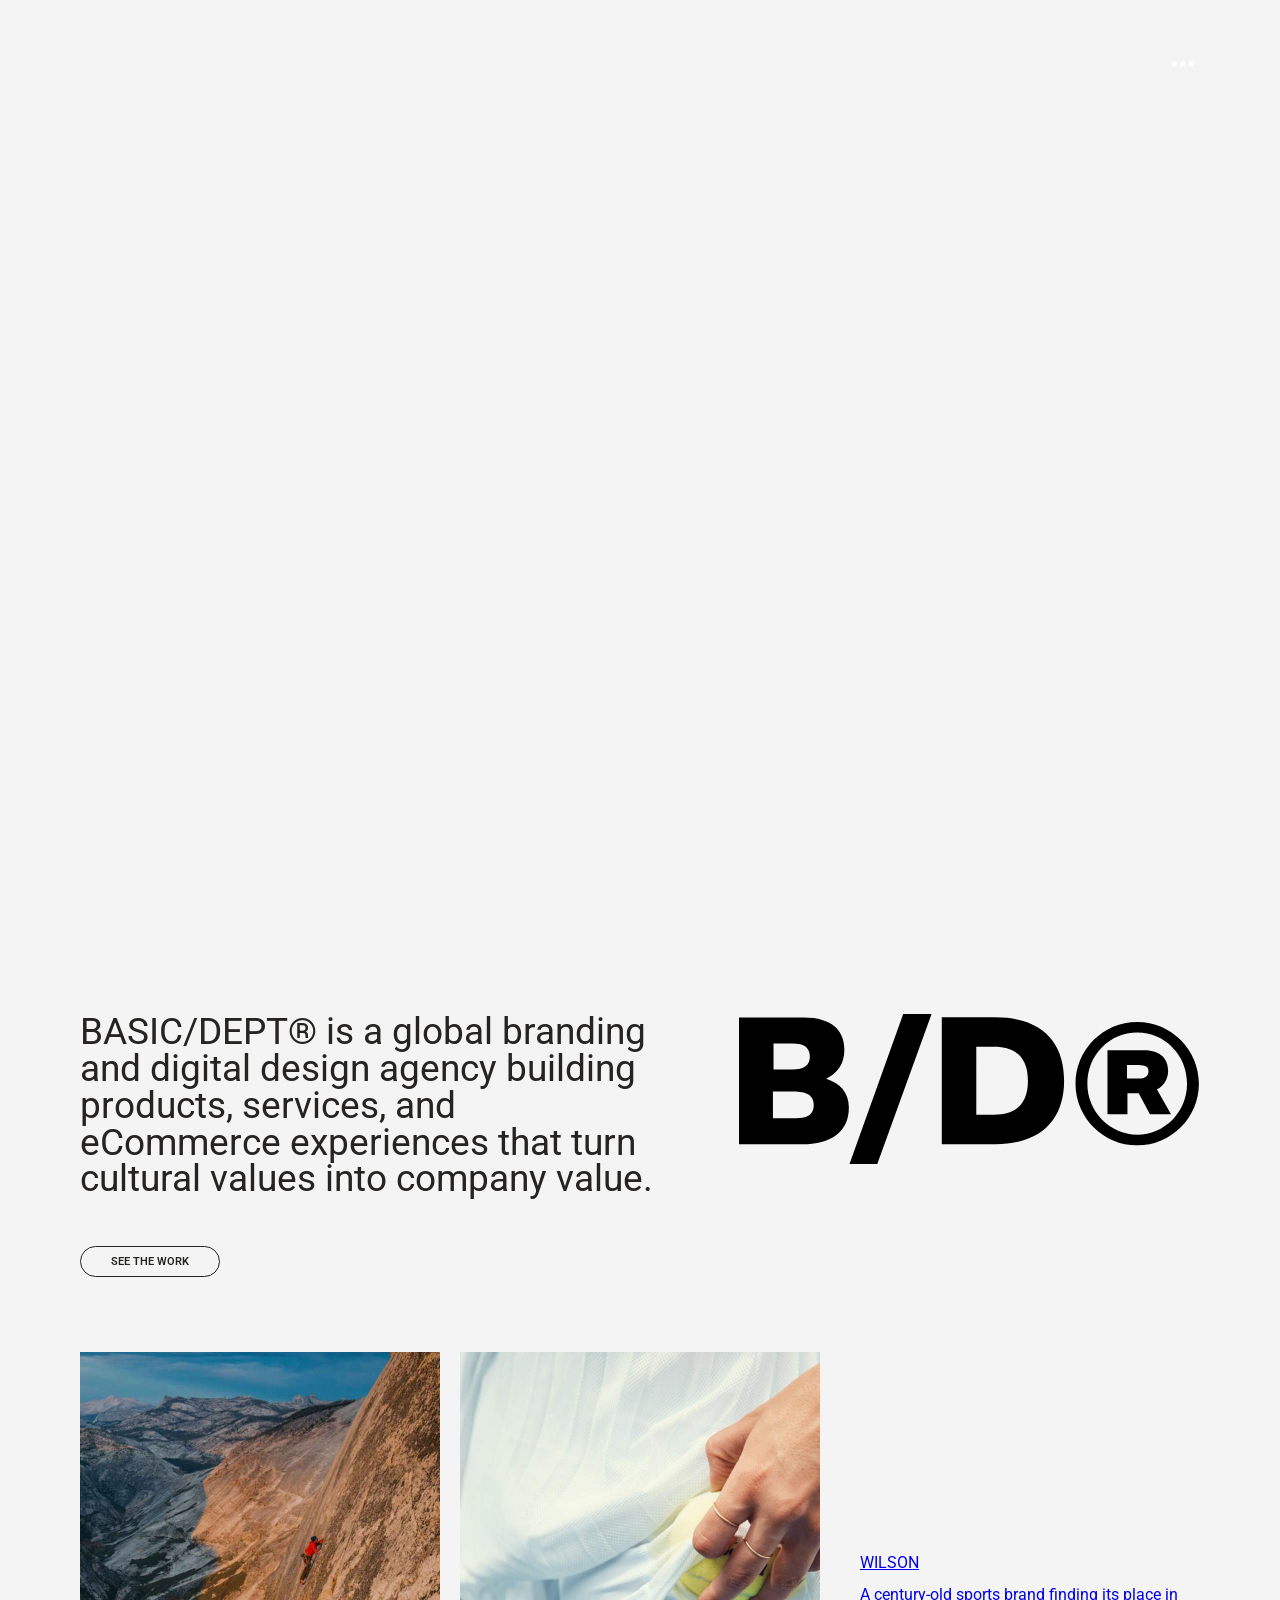
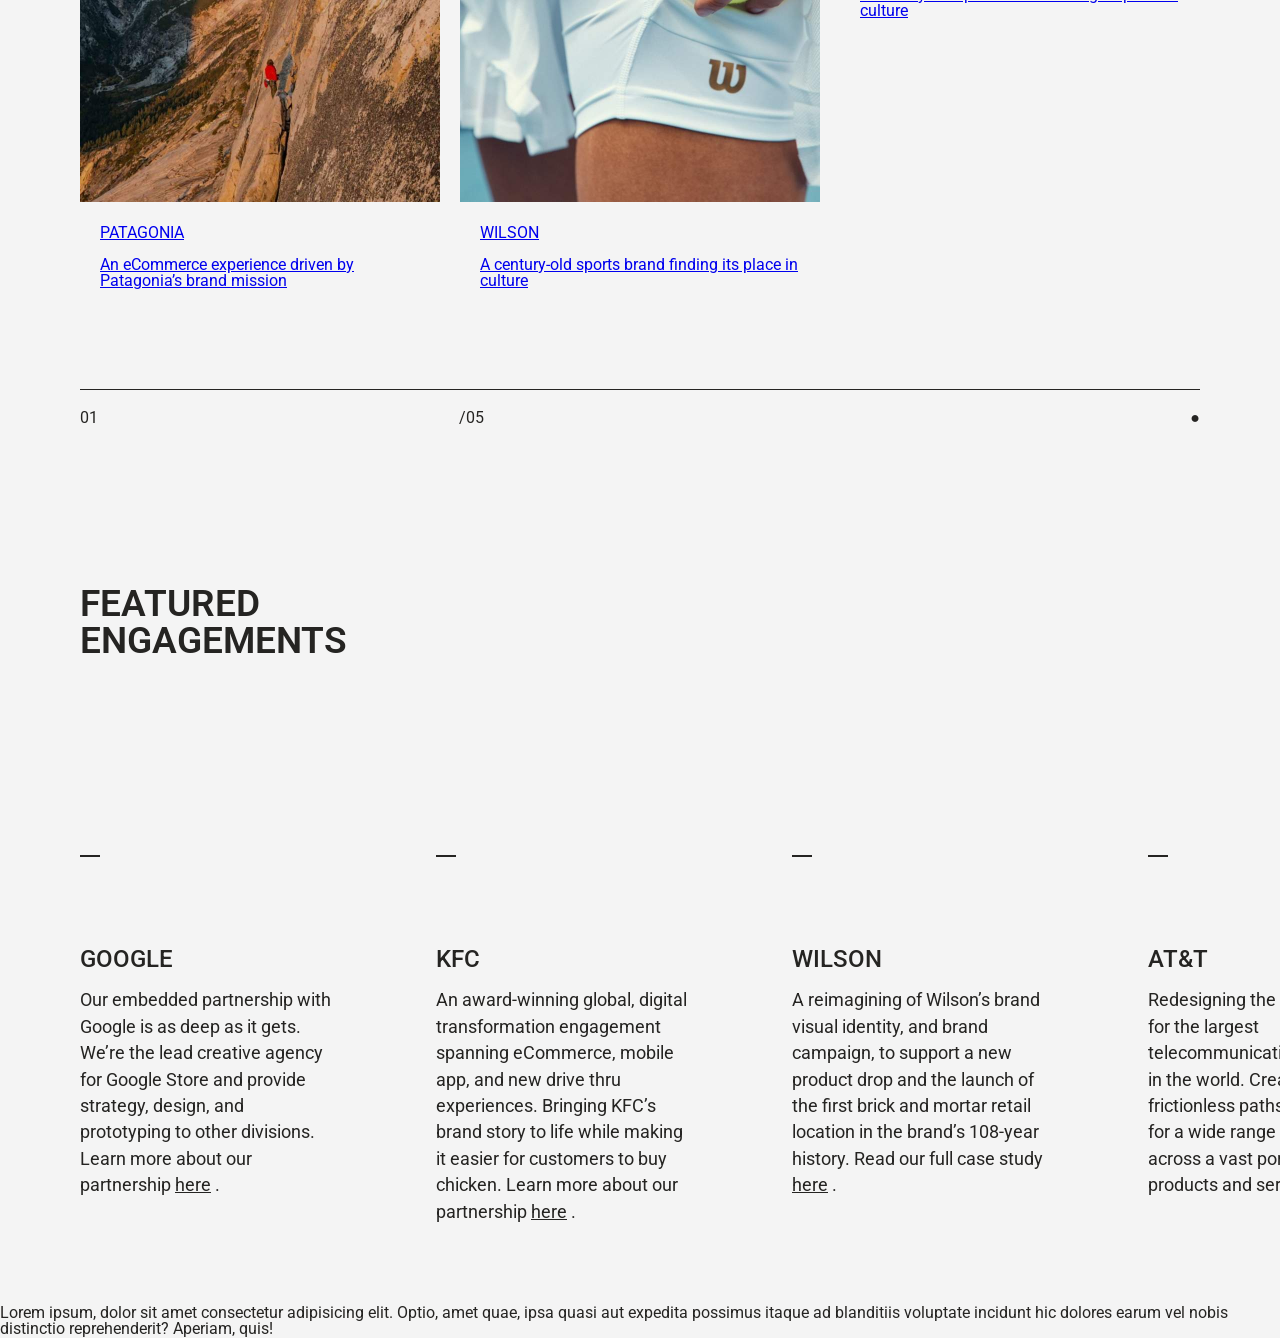
==== basic/index.html @ 863af9b4 "Page d'accueil - Header + Section 1 à 5" ====
<!DOCTYPE html>
<html lang="en">

<head>
    <meta charset="UTF-8">
    <meta http-equiv="X-UA-Compatible" content="IE=edge">
    <meta name="viewport" content="width=device-width, initial-scale=1.0">
    <link rel="stylesheet" href="./assets/reset.css">
    <link rel="stylesheet" href="./assets/style.css">
    <title>BASIC® | Digital Branding & Experience Design Agency</title>
</head>

<body>
    <header>
        <nav>
            <a href="#">
                <figure class="logo">
                    <svg xmlns="http://www.w3.org/2000/svg" viewBox="0 0 208.3 27.7">
                        <path
                            d="M0,24.1h11.7c5.5,0,8.7-2.3,8.7-6.8c0-2.8-1.7-4.5-4.1-5.3c2-0.9,3.4-2.6,3.4-5.3c0-3.5-2.2-5.9-7.5-5.9H0V24.1z M13.1,7.9 c0,1.6-1,2.4-3.2,2.4H6.4V5.5h3.5C12.1,5.5,13.1,6.3,13.1,7.9z M13.8,16.9c0,1.7-1,2.4-3.3,2.4H6.4v-4.9h4.2 C12.8,14.4,13.8,15.2,13.8,16.9z">
                        </path>
                        <path
                            d="M38.2,24.1h6.7L36.8,0.7h-8.4l-8.1,23.4h6.5l1.2-3.8h9.1L38.2,24.1z M32.5,5.9l2.9,9.5h-5.9L32.5,5.9z">
                        </path>
                        <path
                            d="M55.1,24.5c6.3,0,10.3-3,10.3-7.7c0-3.8-2.5-5.8-6.5-6.6l-5.1-1c-2-0.4-2.6-1-2.6-2.1S52.4,5,54.5,5c2.4,0,4.1,1,4.2,3.1H65 c0-5.6-4.7-7.8-10.5-7.8c-5.6,0-9.7,2.8-9.7,7.3c0,3.8,2.5,5.8,6.5,6.6l5.1,1c2,0.4,2.6,1,2.6,2.1c0,1.5-1.4,2.3-3.7,2.3 c-2.6,0-4.5-1.3-4.6-3.8h-6.3C44.6,21.3,48.1,24.5,55.1,24.5z">
                        </path>
                        <path d="M67.3,24.1h6.4V0.7h-6.4V24.1z"></path>
                        <path
                            d="M82,12.4c0-3.9,2.1-6.8,5.6-6.8c2.9,0,4.7,1.7,5.1,3.7h6.7c-0.6-6.1-5.8-9.1-11.7-9.1C80,0.2,75.4,5,75.4,12.3 s4.5,12.1,12.3,12.1c6,0,11.2-2.9,11.8-9.1h-6.7c-0.4,2.1-2.1,3.7-5.1,3.7C84.1,19.2,82,16.3,82,12.4z">
                        </path>
                        <path d="M113.7,0h-5.2l-10,27.7h5.2L113.7,0z"></path>
                        <path
                            d="M137.8,12.4c0-6.6-3.6-11.7-12.8-11.7h-9.8v23.4h9.8C134.2,24.1,137.8,19,137.8,12.4z M131.2,12.4c0,4.6-2.6,6.3-6.2,6.3 h-3.3V6.1h3.3C128.6,6.1,131.2,7.8,131.2,12.4z">
                        </path>
                        <path d="M139.5,24.1H158v-5.3h-12.2v-4h10.7V9.7h-10.7V6.1h11.9V0.7h-18.2V24.1z"></path>
                        <path
                            d="M180,8.9c0-5.9-3.8-8.1-9.6-8.1h-10.1v23.4h6.4V17h3.8C176.2,17,180,14.8,180,8.9z M173.4,8.9c0,2.3-1.1,3.2-3.7,3.2h-3.1 V5.6h3.1C172.3,5.6,173.4,6.6,173.4,8.9z">
                        </path>
                        <path d="M181,6.2h7.4v17.9h6.4V6.2h7.4V0.7H181V6.2z"></path>
                        <path
                            d="M203.5,23.7c-2.6,0-4.8-2.1-4.8-4.8c0-2.6,2.1-4.8,4.8-4.8s4.8,2.1,4.8,4.8C208.3,21.5,206.1,23.7,203.5,23.7z M203.5,14.9 c-2.2,0-4,1.8-4,4s1.8,4,4,4s4-1.8,4-4S205.7,14.9,203.5,14.9z">
                        </path>
                        <path
                            d="M204,17.2h-1.4v1.6h1.4c0.5,0,0.7-0.3,0.7-0.8C204.7,17.5,204.4,17.2,204,17.2z M203.9,16.4c1.2,0,1.8,0.5,1.8,1.6 c0,0.6-0.3,1.1-0.9,1.3l1.2,1.8h-1.2l-1.1-1.6h-1.2v1.6h-1.1v-4.7H203.9z">
                        </path>
                    </svg>
                </figure>
            </a>
            <ul>
                <li><a class="navLink" href="#">WORK</a></li>
                <li><a class="navLink" href="#">ABOUT</a></li>
                <li><a class="navLink" href="#">NEWS</a></li>
                <li><a class="navLink" href="#">THINKING</a></li>
                <li><a class="navLink" href="#">PLEDGE</a></li>
                <li><a class="navLink" href="#">CAREERS</a></li>
                <li><a class="navLink" href="#">CONTACT</a></li>
            </ul>
            <button class="btnMenu">
                <figure class="menu">
                    <svg xmlns="http://www.w3.org/2000/svg" viewBox="0 0 21 5">
                        <circle cx="2.5" cy="2.5" r="2.5"></circle>
                        <circle cx="10.5" cy="2.5" r="2.5"></circle>
                        <circle cx="18.5" cy="2.5" r="2.5"></circle>
                    </svg>
                </figure>
            </button>
        </nav>
    </header>
    <section class="sectionVideo">
        <video autoplay muted loop>
            <source src="./assets/video/reel-loop.mp4" type="video/mp4">
        </video>
    </section>
    <section class="section1">
        <div>
            <h1>
                BASIC/DEPT® is a global branding and digital design agency building products, services, and
                eCommerce experiences that turn cultural values into company value.
            </h1>
            <br>
            <a class="sectionBtn" href="#">SEE THE WORK</a>
        </div>
        <div>
            <figure class="overview-home__logo">
                <svg xmlns="http://www.w3.org/2000/svg" viewBox="0 0 307 100">
                    <path
                        d="M0,86.8h41.9c19.6,0,31.3-8.3,31.3-24.5c0-10.2-6-16.2-15.1-19.2c7.2-3.4,12.1-9.4,12.1-19.2c0-12.5-7.9-21.5-27.2-21.5H0 V86.8z M47.2,28.3c0,5.7-3.8,8.7-11.7,8.7H23V19.6h12.5C43.8,19.6,47.2,22.6,47.2,28.3z M49.8,60.8c0,6-3.8,8.7-12.1,8.7H22.6V51.7 h15.1C46,52.1,49.8,54.7,49.8,60.8z M128.3,0h-18.9L73.6,100h18.5L128.3,0z M216.6,44.5c0-23.8-12.8-42.3-46-42.3h-35.5v84.5h35.5 C203.4,86.8,216.6,68.3,216.6,44.5z M192.5,44.5c0,16.6-9.4,22.6-22.3,22.6h-12.1V21.9h12.1C183,21.9,192.5,27.9,192.5,44.5z">
                    </path>
                    <path
                        d="M224.2,46.4c0,22.6,18.5,41.1,41.1,41.1c22.6,0,41.1-18.5,41.1-41.1S287.9,5.3,265.3,5.3C242.6,5.3,224.2,23.8,224.2,46.4z M232.1,46.4c0-18.9,14.7-34,33.2-34c18.5,0,33.2,15.1,33.2,34s-15.1,34-33.2,34C246.8,80,232.1,64.9,232.1,46.4z M246,66.8h12.8 v-14h7.5l7.5,14h14l-9.4-16.6c4.2-1.9,7.5-6.8,7.5-12.1c0-9.4-6-14-16.6-14h-23.8v42.6H246z M272.8,38.1c0,3.4-2.3,4.9-6.4,4.9h-7.9 V34h7.9C270.9,34.3,272.8,35.1,272.8,38.1z">
                    </path>
                </svg>
            </figure>
        </div>
    </section>
    <section class="section2">
        <div class="section2Div">
            <a href="#">
                <img class="section2cadre" src="./assets/img/Patagonia-Case-Study-Thumbnail.jpg" alt="">
                <div class="section2DivTexte">
                    <h1>PATAGONIA</h1>
                    <br>
                    <p>An eCommerce experience driven by Patagonia’s brand mission</p>
                </div>
            </a>
        </div>
        <div class="section2Div">
            <a href="#">
                <img class="section2cadre" src="./assets/img/WIlson-Case-Study-Thumbnail.jpg" alt="">
                <div class="section2DivTexte">
                    <h1>WILSON</h1>
                    <br>
                    <p>A century-old sports brand finding its place in culture</p>
                </div>
            </a>
        </div>
        <div class="section2DivVideo">
            <a href="#">
                <video class="section2cadre" autoplay muted loop>
                    <source src="./assets/video/Google-Store-Web-Design-Case-Study-Thumbnail-02.mp4" type="video/mp4">
                </video>
                <div class="section2DivTexte">
                    <h1>WILSON</h1>
                    <br>
                    <p>A century-old sports brand finding its place in culture</p>
                </div>
            </a>
        </div>
    </section>
    <section class="section3">
        <div>
            <div>01</div>
            <div class="section3_05">/05</div>
            <div>●</div>
        </div>
    </section>
    <section class="section4">
        <h2>FEATURED <br> ENGAGEMENTS</h2>
    </section>
    <section class="section5">
        <!-- <div> -->
        <div>
            <div>
                <img alt="" src="https://basic-admin.basicagency.com/uploads/google-dark.svg">
            </div>
            <div class="section5separation"></div>
            <h3 class="section5Ttitle">GOOGLE</h3>
            <br>
            <p class="section5Ttext">Our embedded partnership with Google is as deep as it gets. We’re the lead
                creative
                agency for Google
                Store and provide strategy, design, and prototyping to other divisions. Learn more about our
                partnership
                <a href="https://basicagency.com/case-studies/google-ecommerce-web-design">here</a>
                .
            </p>
        </div>
        <div>
            <div>
                <img alt="" src="https://basic-admin.basicagency.com/uploads/KFC-Logo.svg">
            </div>
            <div class="section5separation"></div>
            <h3 class="section5Ttitle">KFC</h3>
            <br>
            <p class="section5Ttext">An award-winning global, digital transformation engagement spanning eCommerce,
                mobile app, and new drive thru experiences. Bringing KFC’s brand story to life while making it
                easier
                for customers to buy chicken. Learn more about our partnership
                <a href="https://basicagency.com/case-studies/google-ecommerce-web-design">here</a>
                .
            </p>
        </div>
        <div>
            <div>
                <img alt="" src="https://basic-admin.basicagency.com/uploads/Wilson-Logo.svg">
            </div>
            <div class="section5separation"></div>
            <h3 class="section5Ttitle">WILSON</h3>
            <br>
            <p class="section5Ttext">A reimagining of Wilson’s brand visual identity, and brand campaign, to support
                a
                new product drop and the launch of the first brick and mortar retail location in the brand’s
                108-year
                history. Read our full case study
                <a href="https://basicagency.com/case-studies/google-ecommerce-web-design">here</a>
                .
            </p>
        </div>
        <div>
            <div>
                <img alt="" src="https://basic-admin.basicagency.com/uploads/ATT-Logo.svg">
            </div>
            <div class="section5separation"></div>
            <h3 class="section5Ttitle">AT&T</h3>
            <br>
            <p class="section5Ttext">Redesigning the digital flagship for the largest telecommunications company in
                the
                world. Creating frictionless paths to purchase for a wide range of consumers across a vast portfolio
                of
                products and services.
            </p>
        </div>
        <div>
            <div>
                <img alt="" src="https://basic-admin.basicagency.com/uploads/patagonia-dark.svg">
            </div>
            <div class="section5separation"></div>
            <h3 class="section5Ttitle">PATAGONIA</h3>
            <br>
            <p class="section5Ttext">Ongoing partnership providing strategy, branding, experience design, and
                development focused on bringing their mission and offerings to consumers through brand-led programs
                and
                platforms. Read our full case study
                <a href="https://basicagency.com/case-studies/google-ecommerce-web-design">here</a>
                .
            </p>
        </div>
        <!-- </div> -->
    </section>
    <section>
        <div>
            <h1>Lorem ipsum, dolor sit amet consectetur adipisicing elit. Optio, amet quae, ipsa quasi aut expedita
                possimus itaque ad blanditiis voluptate incidunt hic dolores earum vel nobis distinctio reprehenderit?
                Aperiam, quis!</h1>
        </div>
    </section>
</body>

</html>
---- basic/assets/style.css ----
@import url('https://fonts.googleapis.com/css2?family=Roboto:wght@100;300;400;500;700;900&display=swap');

body {
    font-family: 'Roboto', sans-serif;
    background-color: #f4f4f4;
    color: #252422;
}

.sectionBtn {
    position: relative;
    padding: 8px 30px;
    text-decoration: none;
    color: #252422;
    border: 1px solid #252422;
    border-radius: 30px;
    font-size: 0.7rem;
    font-weight: 600;
    transition-duration: 0.3s;
}

.sectionBtn:hover {
    color: #f4f4f4;
    border-color: #f4f4f4;
}

.sectionBtn:after {
    content: "";
    position: absolute;
    bottom: 0;
    left: 0;
    width: 100%;
    height: 100%;
    transform: scaleY(0);
    background-color: #252422;
    border-radius: 30px;
    transition: transform 0.3s;
    z-index: -1;
}

.sectionBtn:hover::after {
    transform: translateZ(0);   
}


/* HEADER  */

nav {
    color: white;
    display: flex;
    justify-content: space-between;
    align-items: center;
    padding: 50px 80px;
}

.navLink {
    position: relative;
    text-decoration: none;
    color: #f4f4f4;
}

.navLink:after {
    content: '';
    position: absolute;
    width: 0; 
    height: 1px;
    display: block;
    right: 0;
    background: #f4f4f4;
    transition: width .3s ease;
}

.navLink:hover:after {
    width: 100%;
    left: 0;
    background: #f4f4f4;
}

.logo {
    width: 160px;
    fill: #f4f4f4;
}

header ul {
    display: flex;
}

header li {
    width: 110px;
    font-size: 0.9rem;
}

.btnMenu {
    background: none;
    border: none;
}

.menu {
    width: 22px;
    fill: white;
}

/* SECTION VIDEO  */

.sectionVideo {
    position: absolute;
    top: 0;
    z-index: -1;
    width: 100%;
    height: 100%;
}

video {
    object-fit: cover;
    width: 100%;
    height: 100%;
}

/* SECTION 1  */

.section1 {
    margin-top: 90vh;
    padding: 80px;
    font-size: 2.3rem;
    font-weight: 400;
    display: flex;
    justify-content: space-between;
}

.section1 > div:nth-child(1) {
    width: 800px;
}

.section1 > div:nth-child(2) {
    margin-left: 80px;
}

.section1 figure {
    width: 36vw;
    height: 12vh;
}

/* SECTION 2  */

.section2 {
    padding: 0 80px;
    display: flex;
    justify-content: space-between;
}

.section2Div {
    width: 100%;
    height: 100%;
    margin-right: 20px;
}

.section2DivVideo {
    width: 100%;
    height: 100%;
}

.section2cadre {
    width: 100%;
    height: 80%;
}

.section2DivTexte {
    padding: 20px;
}

/* SECTION 3  */

.section3 {
    padding: 80px;
}

.section3 > div {
    display: flex;
    justify-content: space-between;
    border-top: 1px solid #252422;
    padding-top: 20px;
}

.section3_05 {
    width: 29vw;
}

/* SECTION 4  */

.section4 {
    font-size: 2.3rem;
    font-weight: 600;
    padding: 80px;
}

/* SECTION 5  */

.section5 {
    padding: 80px 0 80px 80px;
    display: flex;
    overflow-x: scroll;
    width: 100%;
}

.section5 a {
    color: #252422;
}

.section5 > div {
    width: 20vw;
    min-width: 20vw;
    margin-right: 100px;
}

.section5Ttitle {
    font-size: 1.5rem;
    font-weight: 500;
}

.section5Ttext {
    font-size: 1.1rem;
    line-height: 1.5;
}

.section5 > div > div:nth-child(1) > img {
    width: 120px;
}

.section5separation {
    width: 20px;
    height: 2px;
    background-color: #252422;
    margin-top: 20px;
    margin-bottom: 90px;
}
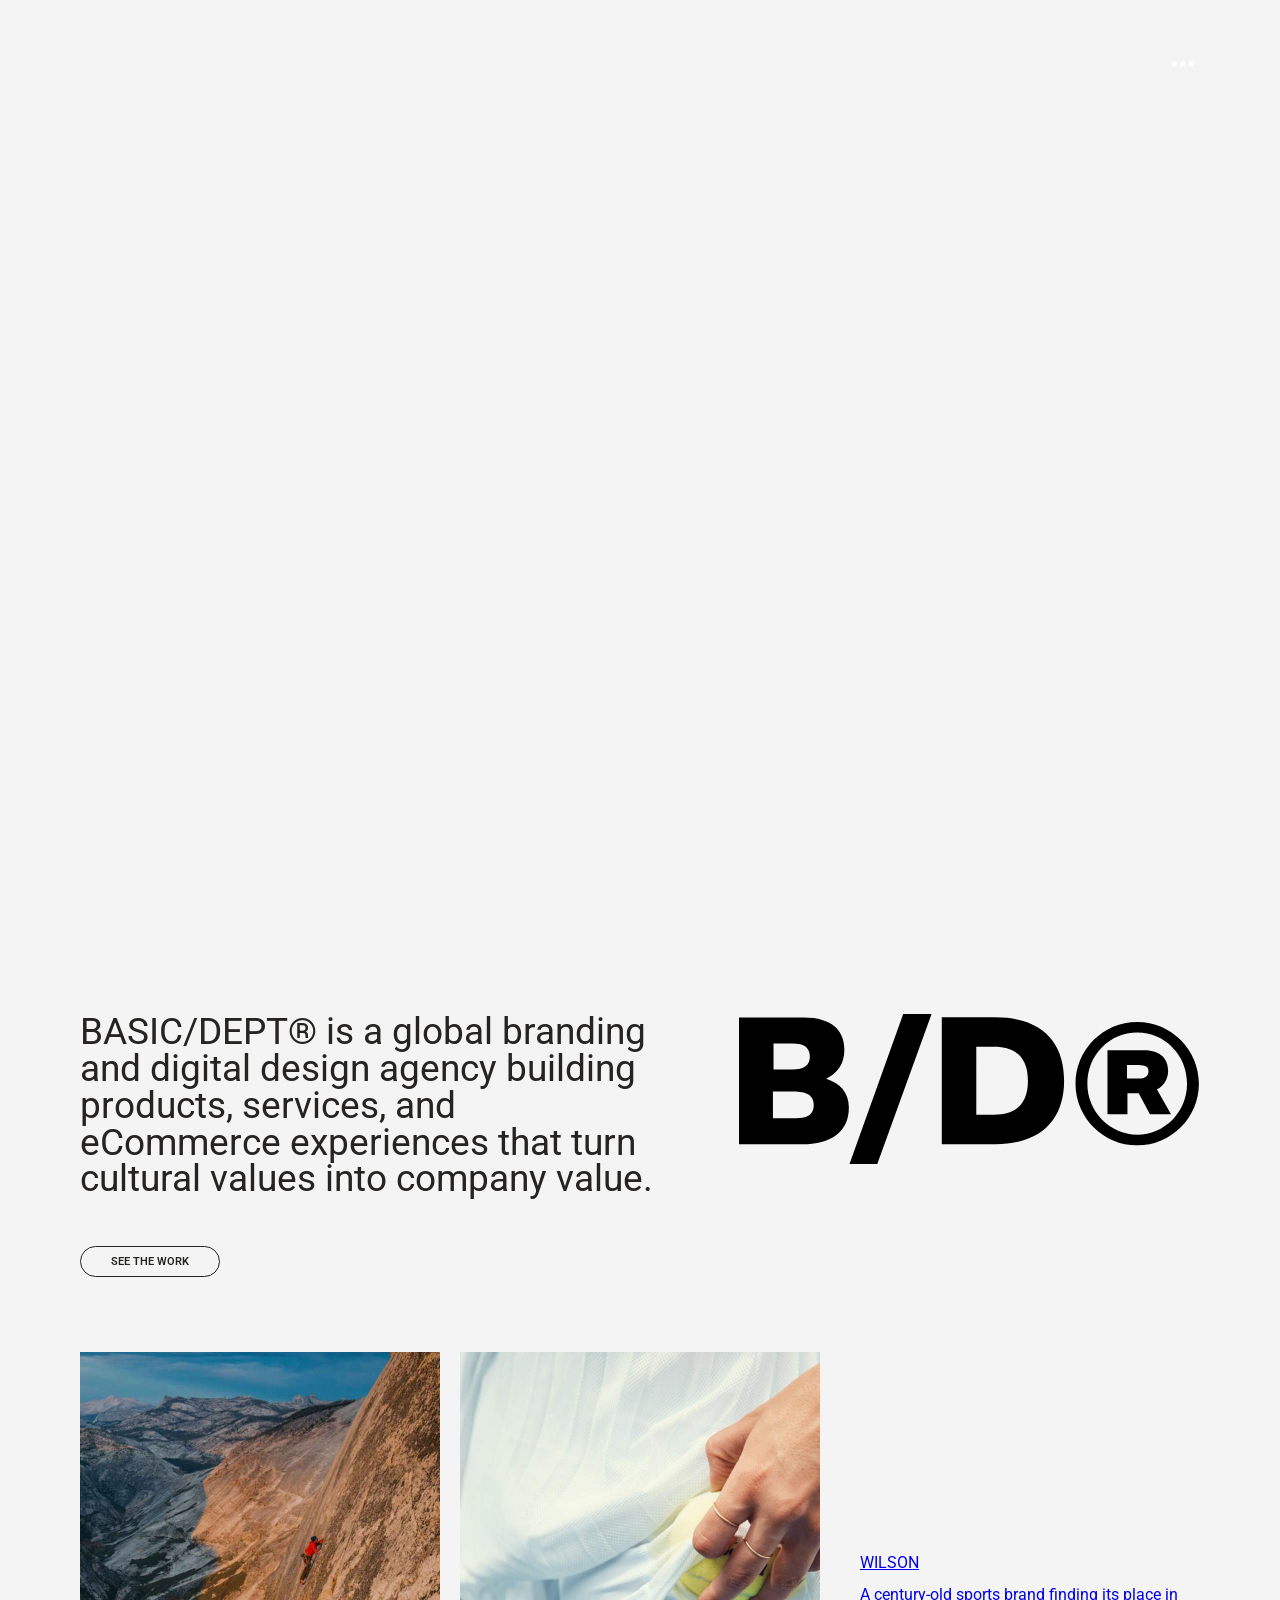
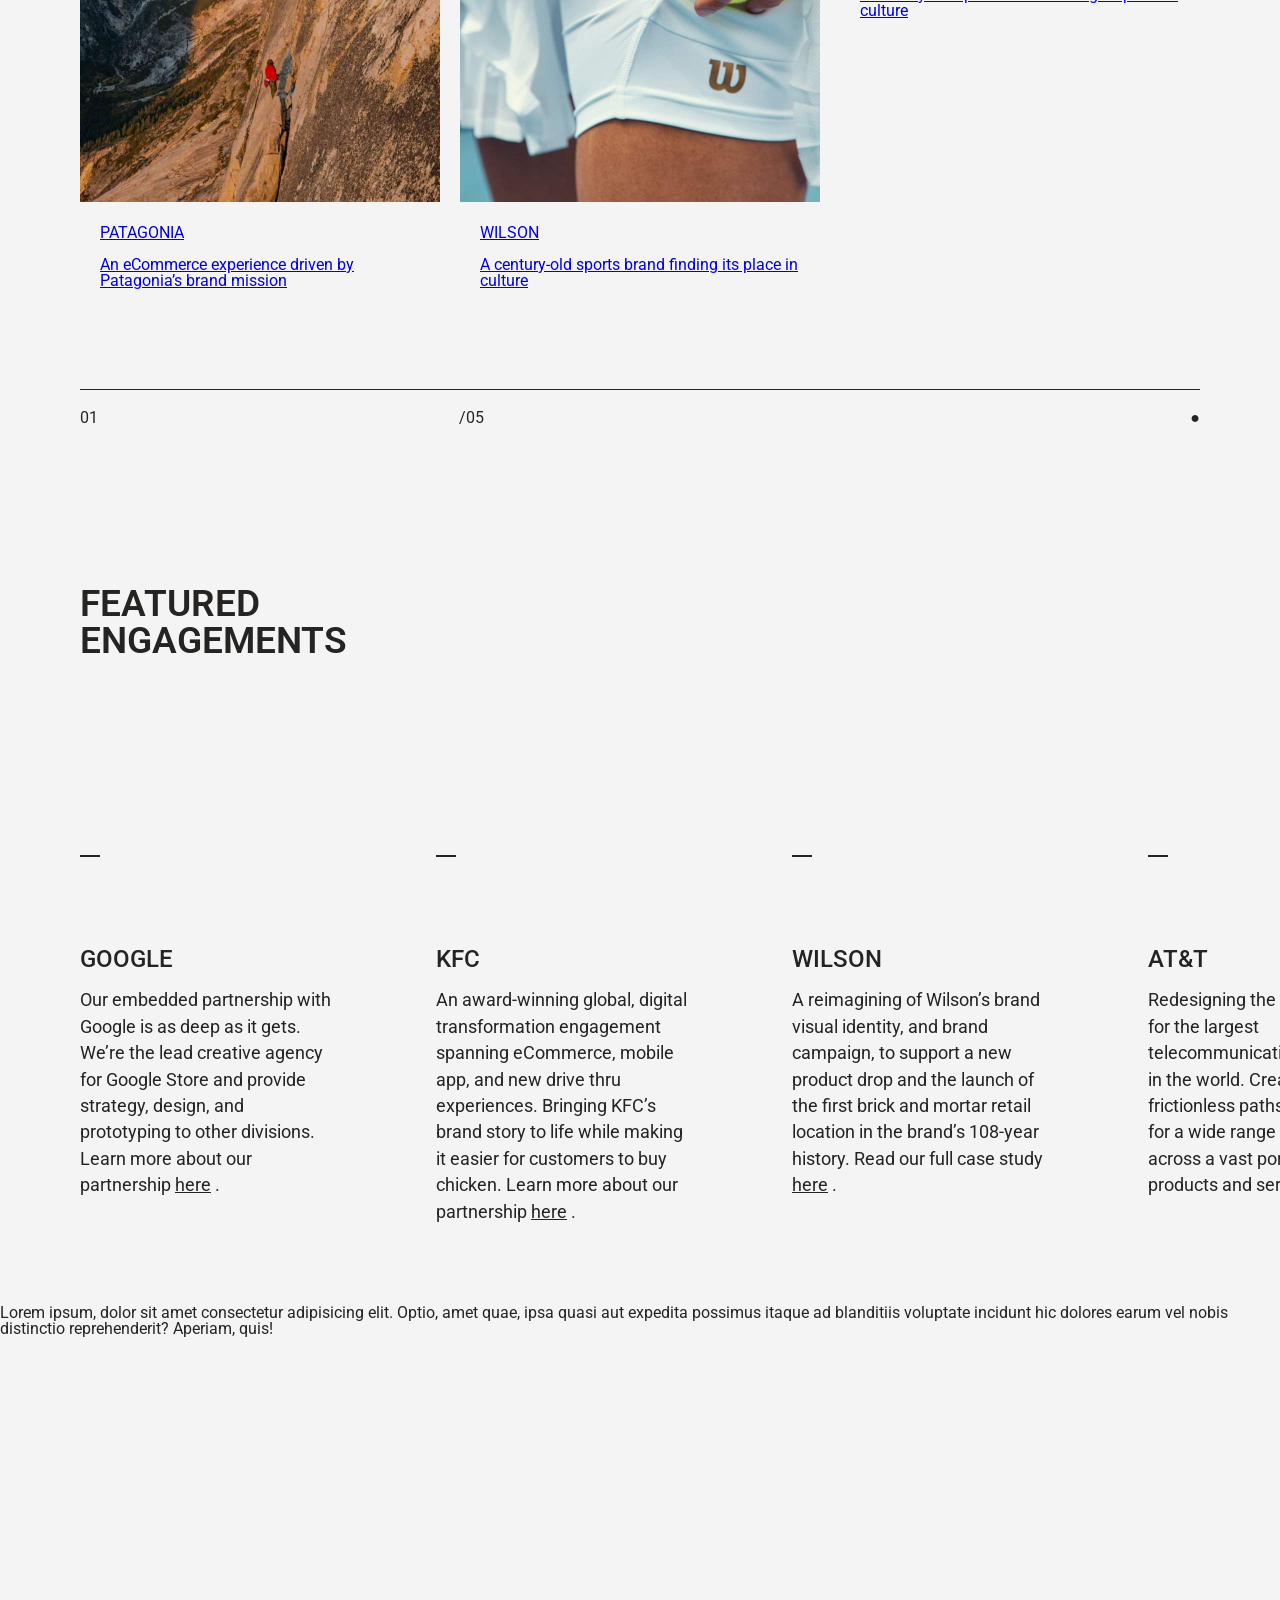
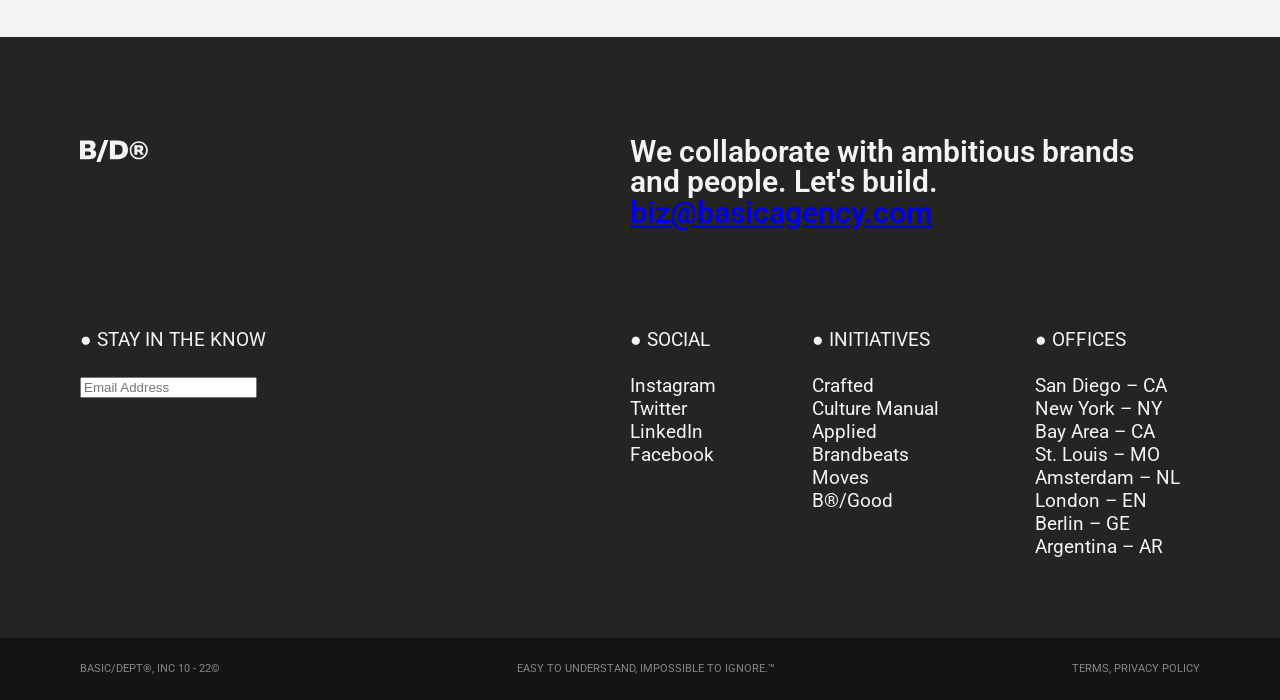
==== commit 69202e0d: "Page d'accueil - Footer + maj du README" ====
--- a/basic/index.html
+++ b/basic/index.html
@@ -216,7 +216,7 @@
                 .
             </p>
         </div>
-        <!-- </div> -->
+        <!-- </div>  -->
     </section>
     <section>
         <div>
@@ -225,6 +225,77 @@
                 Aperiam, quis!</h1>
         </div>
     </section>
+    <footer>
+        <div>
+            <div>
+                <div>
+                    <figure class="footer__logo">
+                        <svg xmlns="http://www.w3.org/2000/svg" viewBox="0 0 307 100">
+                            <path
+                                d="M0,86.8h41.9c19.6,0,31.3-8.3,31.3-24.5c0-10.2-6-16.2-15.1-19.2c7.2-3.4,12.1-9.4,12.1-19.2c0-12.5-7.9-21.5-27.2-21.5H0 V86.8z M47.2,28.3c0,5.7-3.8,8.7-11.7,8.7H23V19.6h12.5C43.8,19.6,47.2,22.6,47.2,28.3z M49.8,60.8c0,6-3.8,8.7-12.1,8.7H22.6V51.7 h15.1C46,52.1,49.8,54.7,49.8,60.8z M128.3,0h-18.9L73.6,100h18.5L128.3,0z M216.6,44.5c0-23.8-12.8-42.3-46-42.3h-35.5v84.5h35.5 C203.4,86.8,216.6,68.3,216.6,44.5z M192.5,44.5c0,16.6-9.4,22.6-22.3,22.6h-12.1V21.9h12.1C183,21.9,192.5,27.9,192.5,44.5z">
+                            </path>
+                            <path
+                                d="M224.2,46.4c0,22.6,18.5,41.1,41.1,41.1c22.6,0,41.1-18.5,41.1-41.1S287.9,5.3,265.3,5.3C242.6,5.3,224.2,23.8,224.2,46.4z M232.1,46.4c0-18.9,14.7-34,33.2-34c18.5,0,33.2,15.1,33.2,34s-15.1,34-33.2,34C246.8,80,232.1,64.9,232.1,46.4z M246,66.8h12.8 v-14h7.5l7.5,14h14l-9.4-16.6c4.2-1.9,7.5-6.8,7.5-12.1c0-9.4-6-14-16.6-14h-23.8v42.6H246z M272.8,38.1c0,3.4-2.3,4.9-6.4,4.9h-7.9 V34h7.9C270.9,34.3,272.8,35.1,272.8,38.1z">
+                            </path>
+                        </svg>
+                    </figure>
+                </div>
+                <p>We collaborate with ambitious brands and people. Let's build.
+                    <a href="mailto:biz@basicagency.com">biz@basicagency.com</a>
+                </p>
+            </div>
+            <div>
+                <div>
+                    <h3>● STAY IN THE KNOW</h3>
+                    <br>
+                    <input type="email" placeholder="Email Address">
+                </div>
+                <div>
+                    <div>
+                        <h3>● SOCIAL</h3>
+                        <br>
+                        <ul>
+                            <li><a href="#">Instagram</a></li>
+                            <li><a href="#">Twitter</a></li>
+                            <li><a href="#">LinkedIn</a></li>
+                            <li><a href="#">Facebook</a></li>
+                        </ul>
+                    </div>
+                    <div>
+                        <h3>● INITIATIVES</h3>
+                        <br>
+                        <ul>
+                            <li><a href="#">Crafted</a></li>
+                            <li><a href="#">Culture Manual</a></li>
+                            <li><a href="#">Applied</a></li>
+                            <li><a href="#">Brandbeats</a></li>
+                            <li><a href="#">Moves</a></li>
+                            <li><a href="#">B®/Good</a></li>
+                        </ul>
+                    </div>
+                    <div>
+                        <h3>● OFFICES</h3>
+                        <br>
+                        <ul>
+                            <li><a href="#">San Diego – CA</a></li>
+                            <li><a href="#">New York – NY</a></li>
+                            <li><a href="#">Bay Area – CA</a></li>
+                            <li><a href="#">St. Louis – MO</a></li>
+                            <li><a href="#">Amsterdam – NL</a></li>
+                            <li><a href="#">London – EN</a></li>
+                            <li><a href="#">Berlin – GE</a></li>
+                            <li><a href="#">Argentina – AR</a></li>
+                        </ul>
+                    </div>
+                </div>
+            </div>
+        </div>
+        <div>
+            <span>BASIC/DEPT®, INC 10 - 22©</span>
+            <span>EASY TO UNDERSTAND, IMPOSSIBLE TO IGNORE.™</span>
+            <span><a href="#">TERMS</a>,<a href="#"> PRIVACY POLICY</a></span>
+        </div>
+    </footer>
 </body>
 
 </html>
--- a/basic/assets/style.css
+++ b/basic/assets/style.css
@@ -198,7 +198,6 @@
     padding: 80px 0 80px 80px;
     display: flex;
     overflow-x: scroll;
-    width: 100%;
 }
 
 .section5 a {
@@ -231,4 +230,80 @@
     background-color: #252422;
     margin-top: 20px;
     margin-bottom: 90px;
-}+}
+
+/* FOOTER  */
+
+footer {
+    margin-top: 300px;
+}
+
+footer > div:nth-child(1) {
+    color: #f4f4f4;
+    padding: 100px 100px 80px 80px;
+    background-color: #252422;
+}
+
+footer figure {
+    width: 68px;
+}
+
+footer > div:nth-child(1) > div:nth-child(1) {
+    font-size: 1.9rem;
+    font-weight: 600;
+    display: flex;
+    justify-content: space-between;
+    fill: #f4f4f4;
+}
+
+footer > div:nth-child(1) > div:nth-child(1) > div:nth-child(1) {
+    width: 50%;
+}
+footer > div:nth-child(1) > div:nth-child(1) > p {
+    width: 50%;
+}
+
+footer > div:nth-child(1) > div:nth-child(2) {
+    margin-top: 100px;
+    font-size: 1.2rem;
+    line-height: 1.2;
+    display: flex;
+    justify-content: space-between;
+}
+
+footer > div:nth-child(1) > div:nth-child(2) > div:nth-child(1) {
+    width: 50%;
+}
+footer > div:nth-child(1) > div:nth-child(2) > div:nth-child(2) {
+    width: 50%;
+    display: flex;
+    justify-content: space-between;
+}
+
+footer > div:nth-child(1) > div:nth-child(2) a {
+    text-decoration: none;
+    color: #f4f4f4;
+}
+
+footer > div:nth-child(1) > div:nth-child(2) a:hover {
+    text-decoration: underline;
+}
+
+footer > div:nth-child(2) {
+    color: #868686;
+    font-size: 0.7rem;
+    padding: 25px 80px;
+    background-color: #141412;
+    display: flex;
+    justify-content: space-between;
+}
+
+footer > div:nth-child(2) a {
+    text-decoration: none;
+    color: #868686;
+}
+
+footer > div:nth-child(2) a:hover {
+    text-decoration: underline;
+}
+
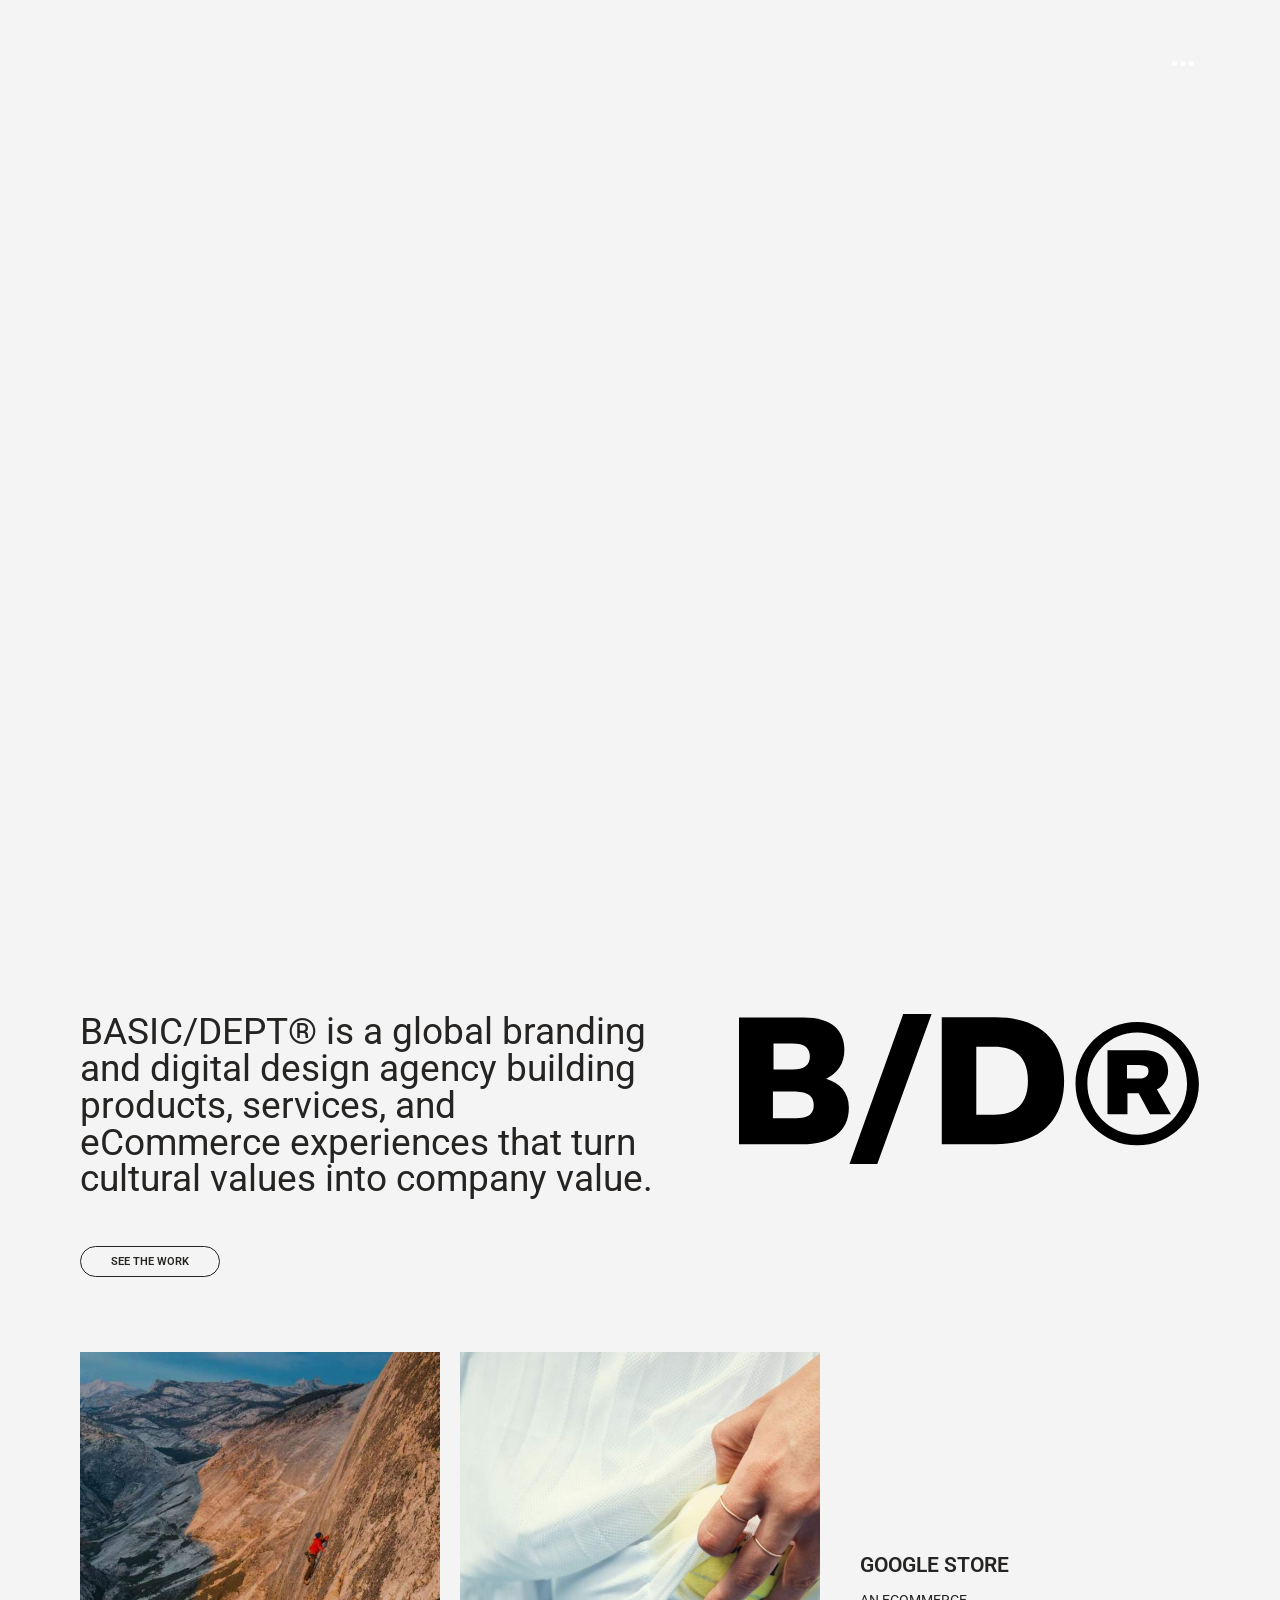
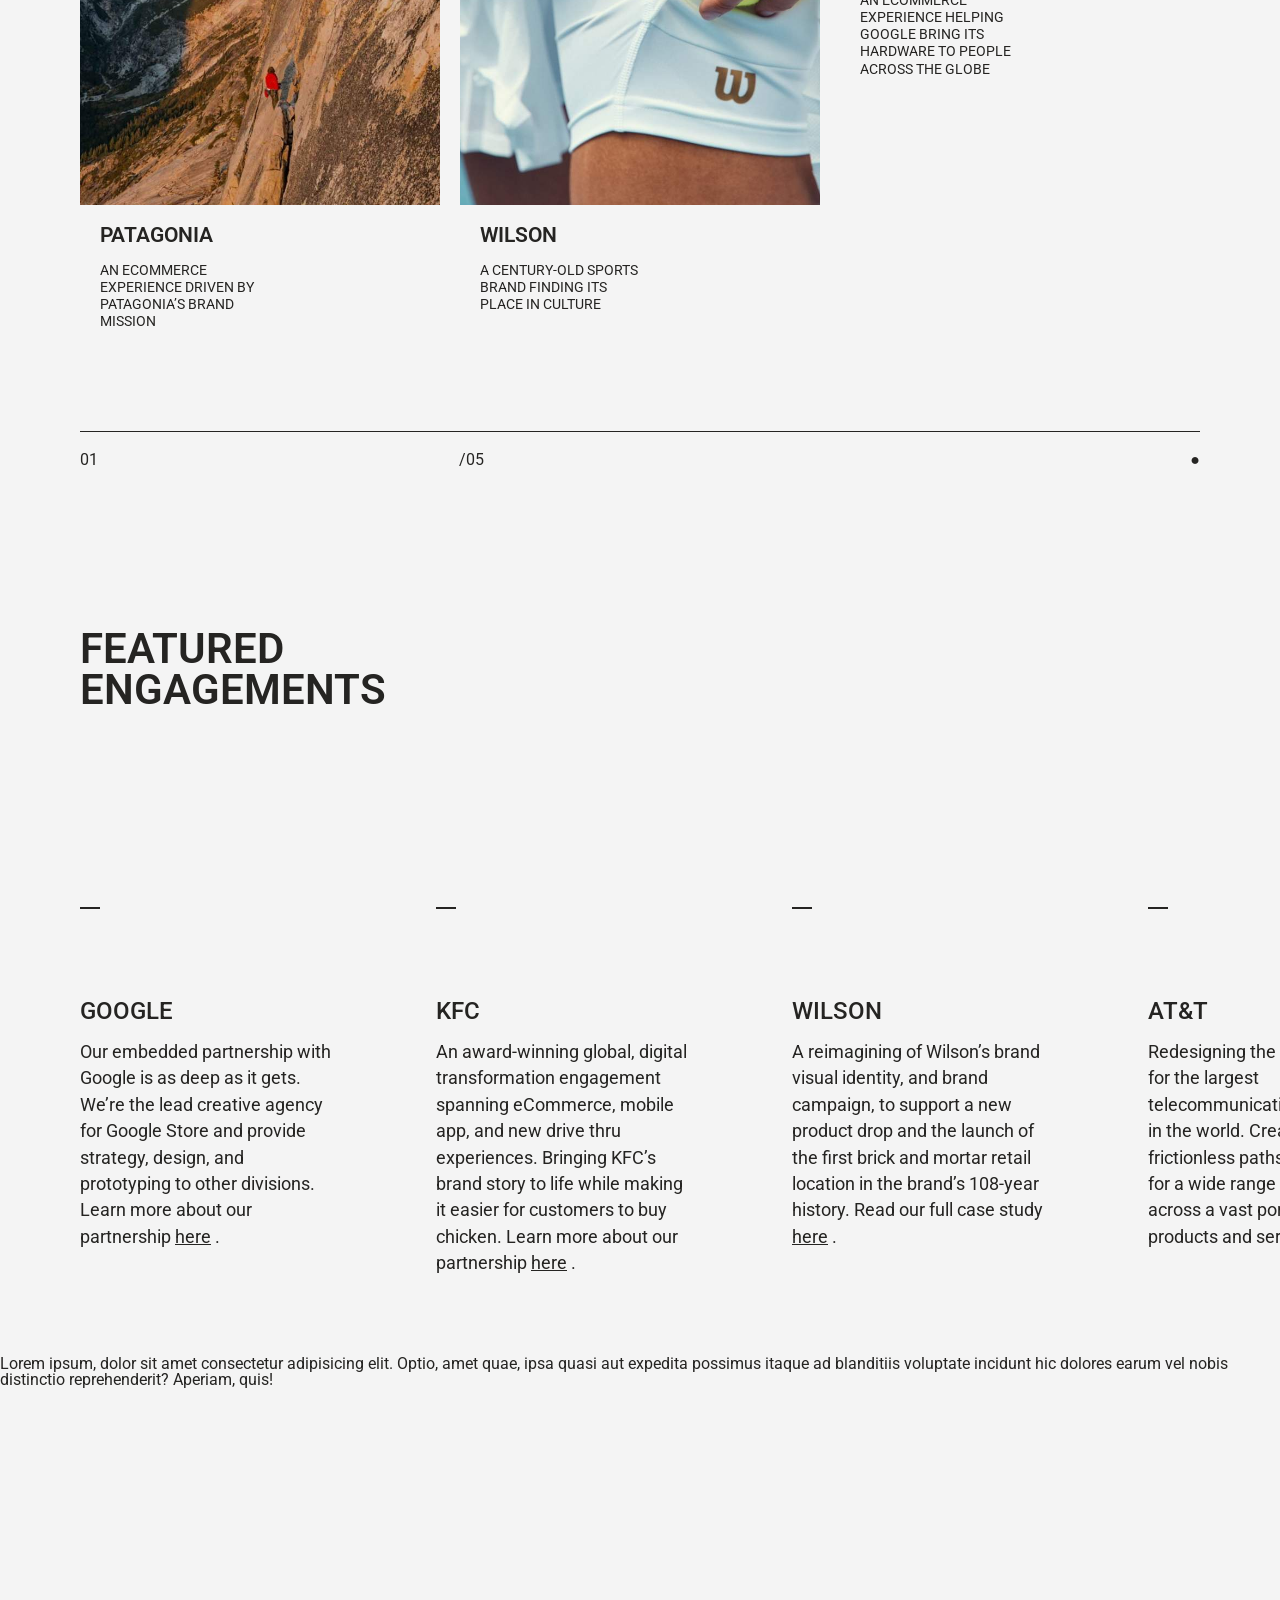
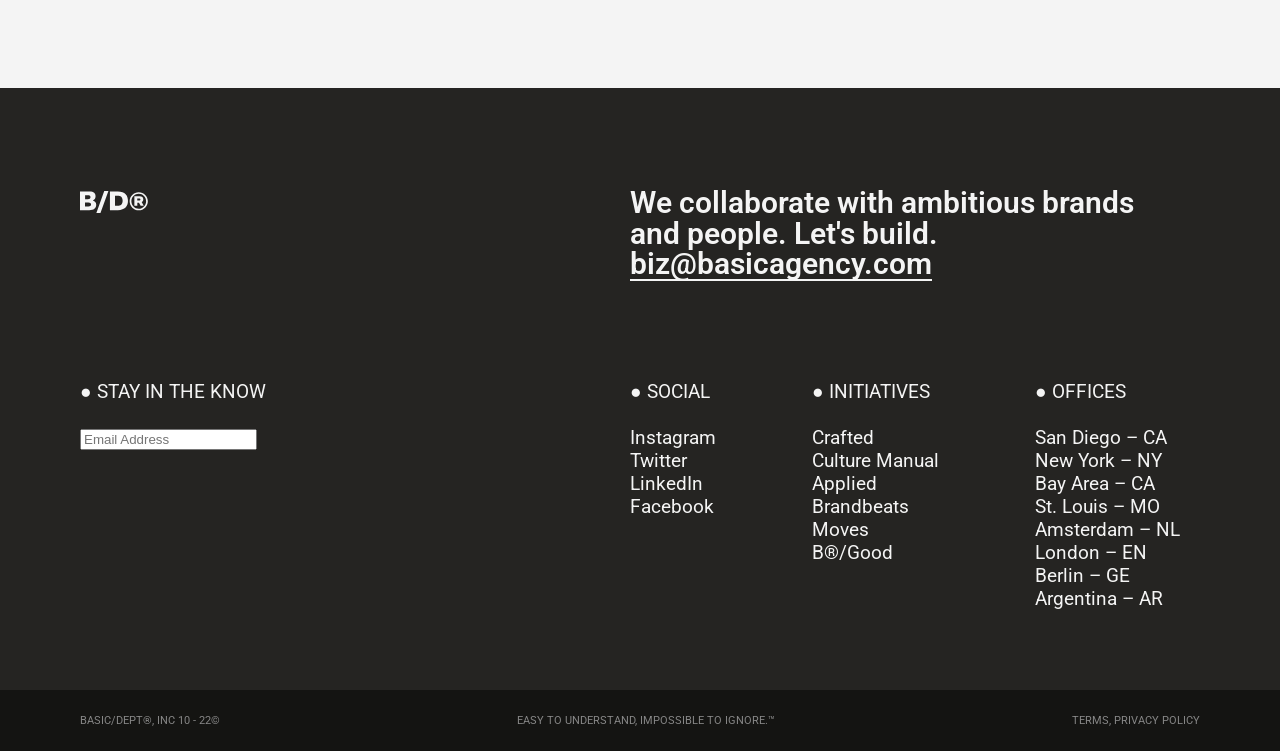
==== commit 5406ede9: "Page d'accueil - CSS section 2,3 et footer + JS section 2" ====
--- a/basic/index.html
+++ b/basic/index.html
@@ -7,6 +7,7 @@
     <meta name="viewport" content="width=device-width, initial-scale=1.0">
     <link rel="stylesheet" href="./assets/reset.css">
     <link rel="stylesheet" href="./assets/style.css">
+    <script defer src="./assets/script.js"></script>
     <title>BASIC® | Digital Branding & Experience Design Agency</title>
 </head>
 
@@ -97,7 +98,9 @@
     <section class="section2">
         <div class="section2Div">
             <a href="#">
-                <img class="section2cadre" src="./assets/img/Patagonia-Case-Study-Thumbnail.jpg" alt="">
+                <div>
+                    <img class="section2cadre" src="./assets/img/Patagonia-Case-Study-Thumbnail.jpg" alt="">
+                </div>
                 <div class="section2DivTexte">
                     <h1>PATAGONIA</h1>
                     <br>
@@ -107,7 +110,9 @@
         </div>
         <div class="section2Div">
             <a href="#">
-                <img class="section2cadre" src="./assets/img/WIlson-Case-Study-Thumbnail.jpg" alt="">
+                <div>
+                    <img class="section2cadre" src="./assets/img/WIlson-Case-Study-Thumbnail.jpg" alt="">
+                </div>
                 <div class="section2DivTexte">
                     <h1>WILSON</h1>
                     <br>
@@ -117,13 +122,13 @@
         </div>
         <div class="section2DivVideo">
             <a href="#">
-                <video class="section2cadre" autoplay muted loop>
+                <video class="section2cadreVideo" autoplay muted loop>
                     <source src="./assets/video/Google-Store-Web-Design-Case-Study-Thumbnail-02.mp4" type="video/mp4">
                 </video>
                 <div class="section2DivTexte">
-                    <h1>WILSON</h1>
+                    <h1>GOOGLE STORE</h1>
                     <br>
-                    <p>A century-old sports brand finding its place in culture</p>
+                    <p>An eCommerce experience helping Google bring its hardware to people across the globe</p>
                 </div>
             </a>
         </div>
@@ -142,7 +147,7 @@
         <!-- <div> -->
         <div>
             <div>
-                <img alt="" src="https://basic-admin.basicagency.com/uploads/google-dark.svg">
+                <img class="imgGoogle" alt="" src="https://basic-admin.basicagency.com/uploads/google-dark.svg">
             </div>
             <div class="section5separation"></div>
             <h3 class="section5Ttitle">GOOGLE</h3>
@@ -203,7 +208,7 @@
         </div>
         <div>
             <div>
-                <img alt="" src="https://basic-admin.basicagency.com/uploads/patagonia-dark.svg">
+                <img class="imgPatagonia" alt="" src="https://basic-admin.basicagency.com/uploads/patagonia-dark.svg">
             </div>
             <div class="section5separation"></div>
             <h3 class="section5Ttitle">PATAGONIA</h3>
--- a/basic/assets/style.css
+++ b/basic/assets/style.css
@@ -145,6 +145,7 @@
     padding: 0 80px;
     display: flex;
     justify-content: space-between;
+    text-transform: uppercase;
 }
 
 .section2Div {
@@ -153,12 +154,28 @@
     margin-right: 20px;
 }
 
+.section2 a {
+    color: #252422;
+    text-decoration: none;
+}
+
 .section2DivVideo {
     width: 100%;
     height: 100%;
 }
 
+.section2Div > a > div:nth-child(1) {
+    overflow: hidden;
+}
+
 .section2cadre {
+    width: 100%;
+    height: 80%;
+    transform: scale(1.09);
+    transition-duration: 0.7s;
+}
+
+.section2cadreVideo {
     width: 100%;
     height: 80%;
 }
@@ -167,6 +184,17 @@
     padding: 20px;
 }
 
+.section2DivTexte > h1 {
+    font-size: 1.3rem;
+    font-weight: 600;
+}
+
+.section2DivTexte > p {
+    font-size: 0.9rem;
+    line-height: 1.2;
+    margin-right: 50%;
+}
+
 /* SECTION 3  */
 
 .section3 {
@@ -187,7 +215,7 @@
 /* SECTION 4  */
 
 .section4 {
-    font-size: 2.3rem;
+    font-size: 2.6rem;
     font-weight: 600;
     padding: 80px;
 }
@@ -221,7 +249,15 @@
 }
 
 .section5 > div > div:nth-child(1) > img {
-    width: 120px;
+    width: auto;
+}
+
+.imgGoogle {
+    width: 120px !important;
+}
+
+.imgPatagonia {
+    width: 180px !important;
 }
 
 .section5separation {
@@ -263,6 +299,33 @@
     width: 50%;
 }
 
+footer > div:nth-child(1) > div:nth-child(1) > p > a {
+    color: #f4f4f4;
+    text-decoration: none;
+    position: relative;
+}
+
+footer > div:nth-child(1) > div:nth-child(1) > p > a::after {
+    content: "";
+    position: absolute;
+    display: block;
+    width: 100%; 
+    height: 2px;
+    left: 0;
+    bottom: 0;
+    background: #f4f4f4;
+}
+
+footer > div:nth-child(1) > div:nth-child(1) > p > a:hover::after {
+    animation: test 3s ease 0s 1 normal backwards;
+}
+
+@keyframes test {
+    0% { width: 100%; }
+    50% { width: 0; }
+    100% { width: 100%; }
+}
+
 footer > div:nth-child(1) > div:nth-child(2) {
     margin-top: 100px;
     font-size: 1.2rem;
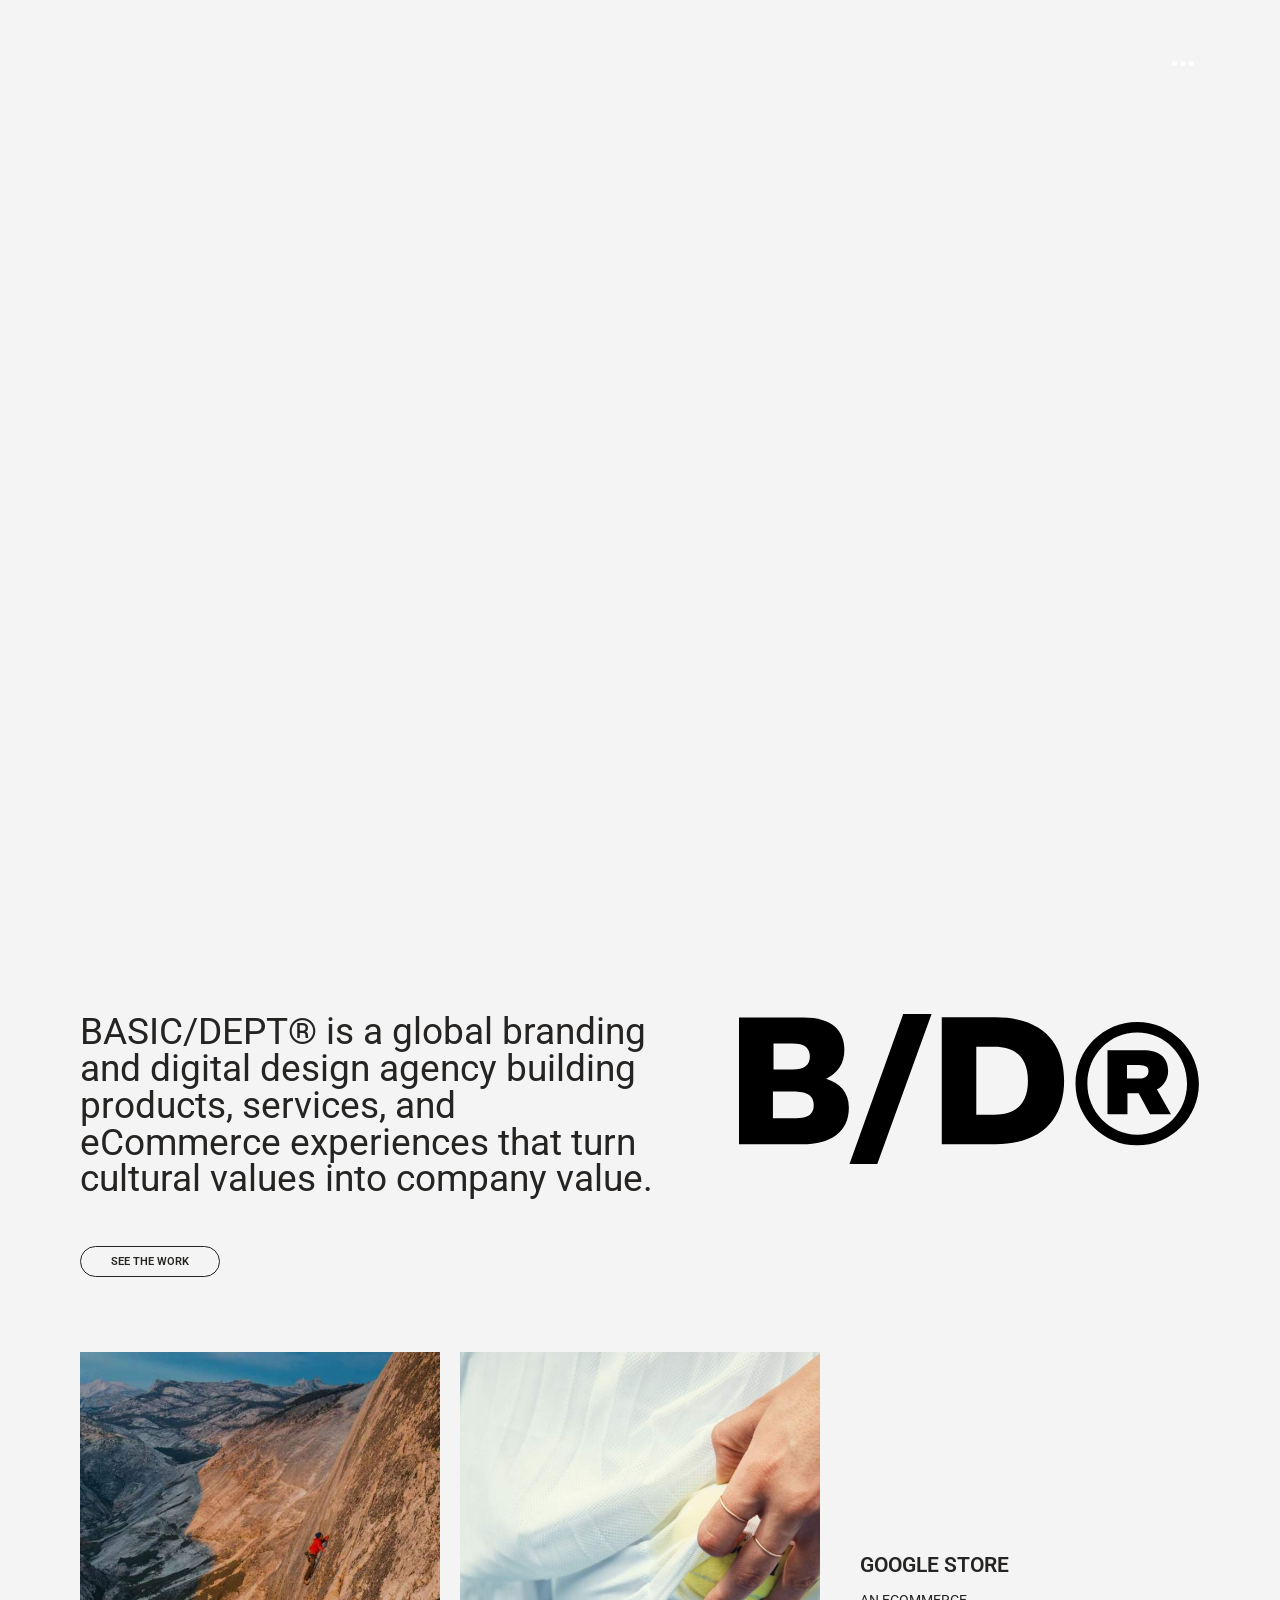
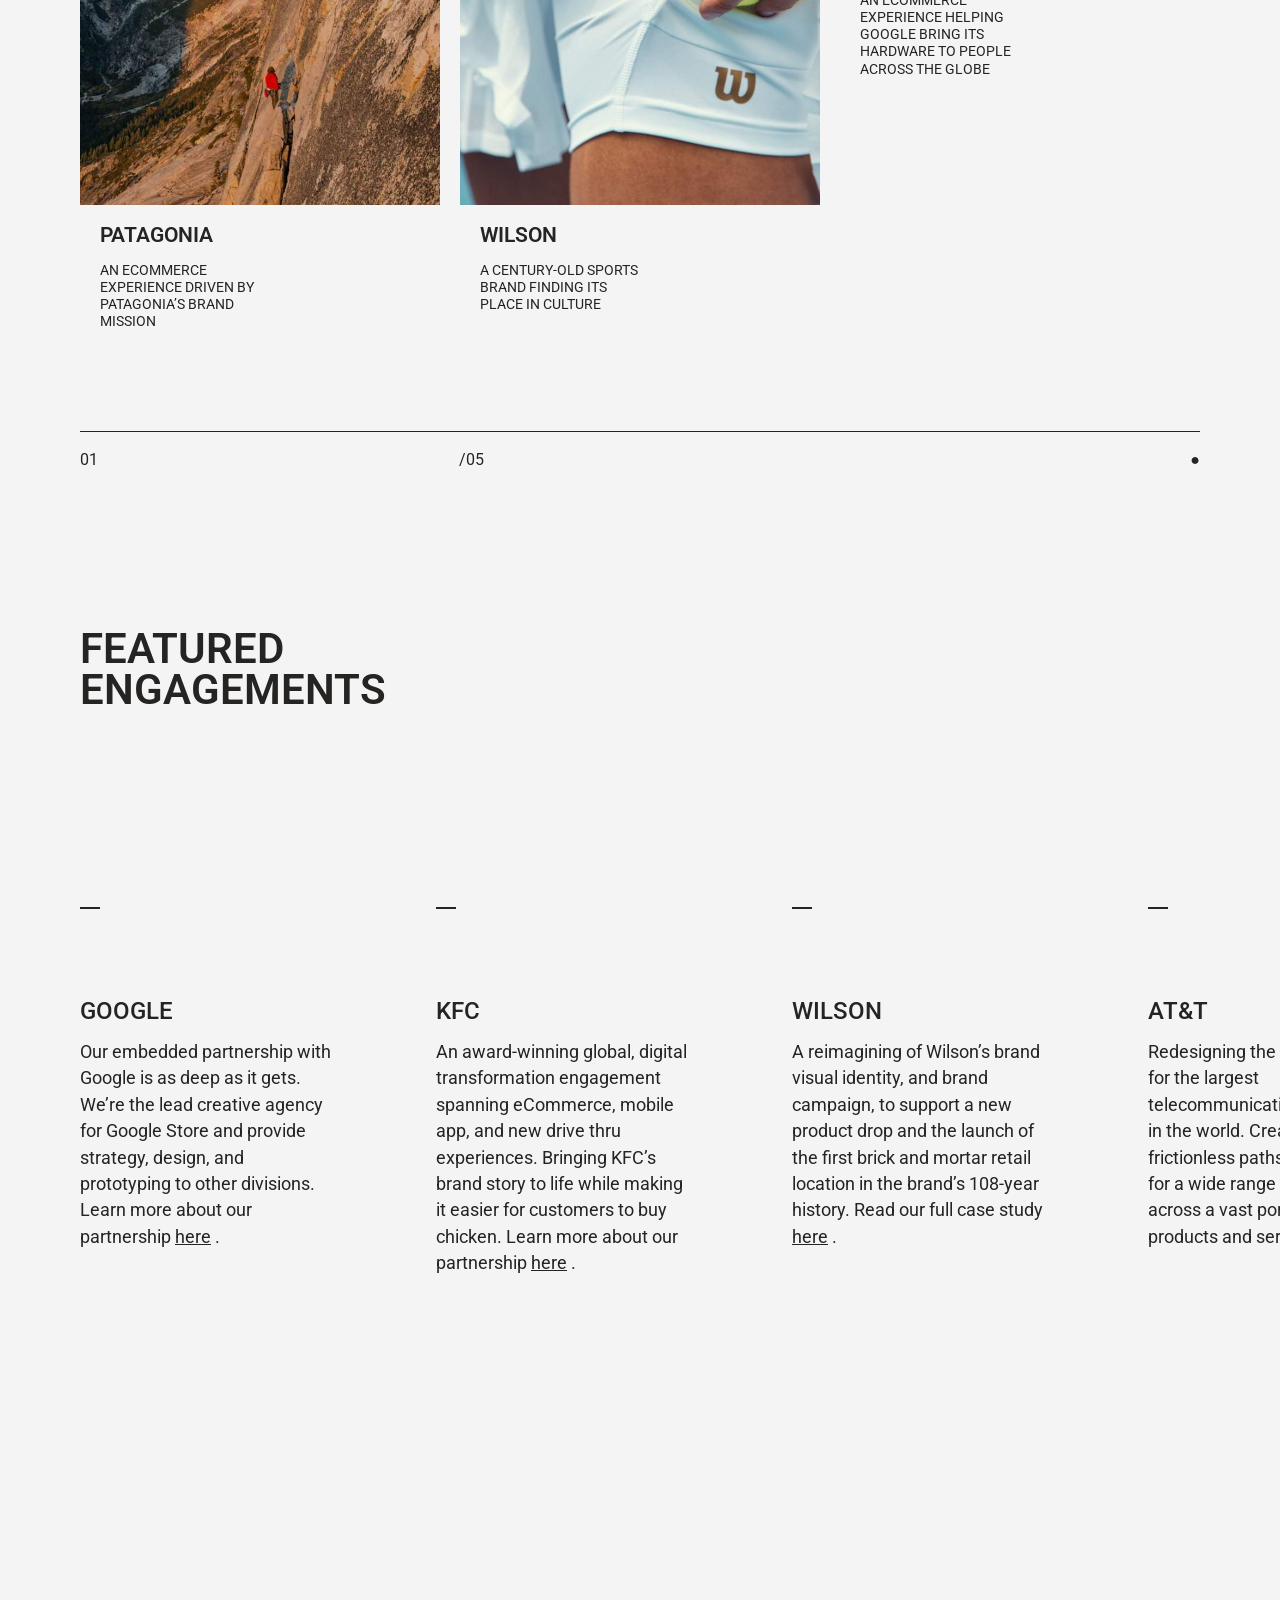
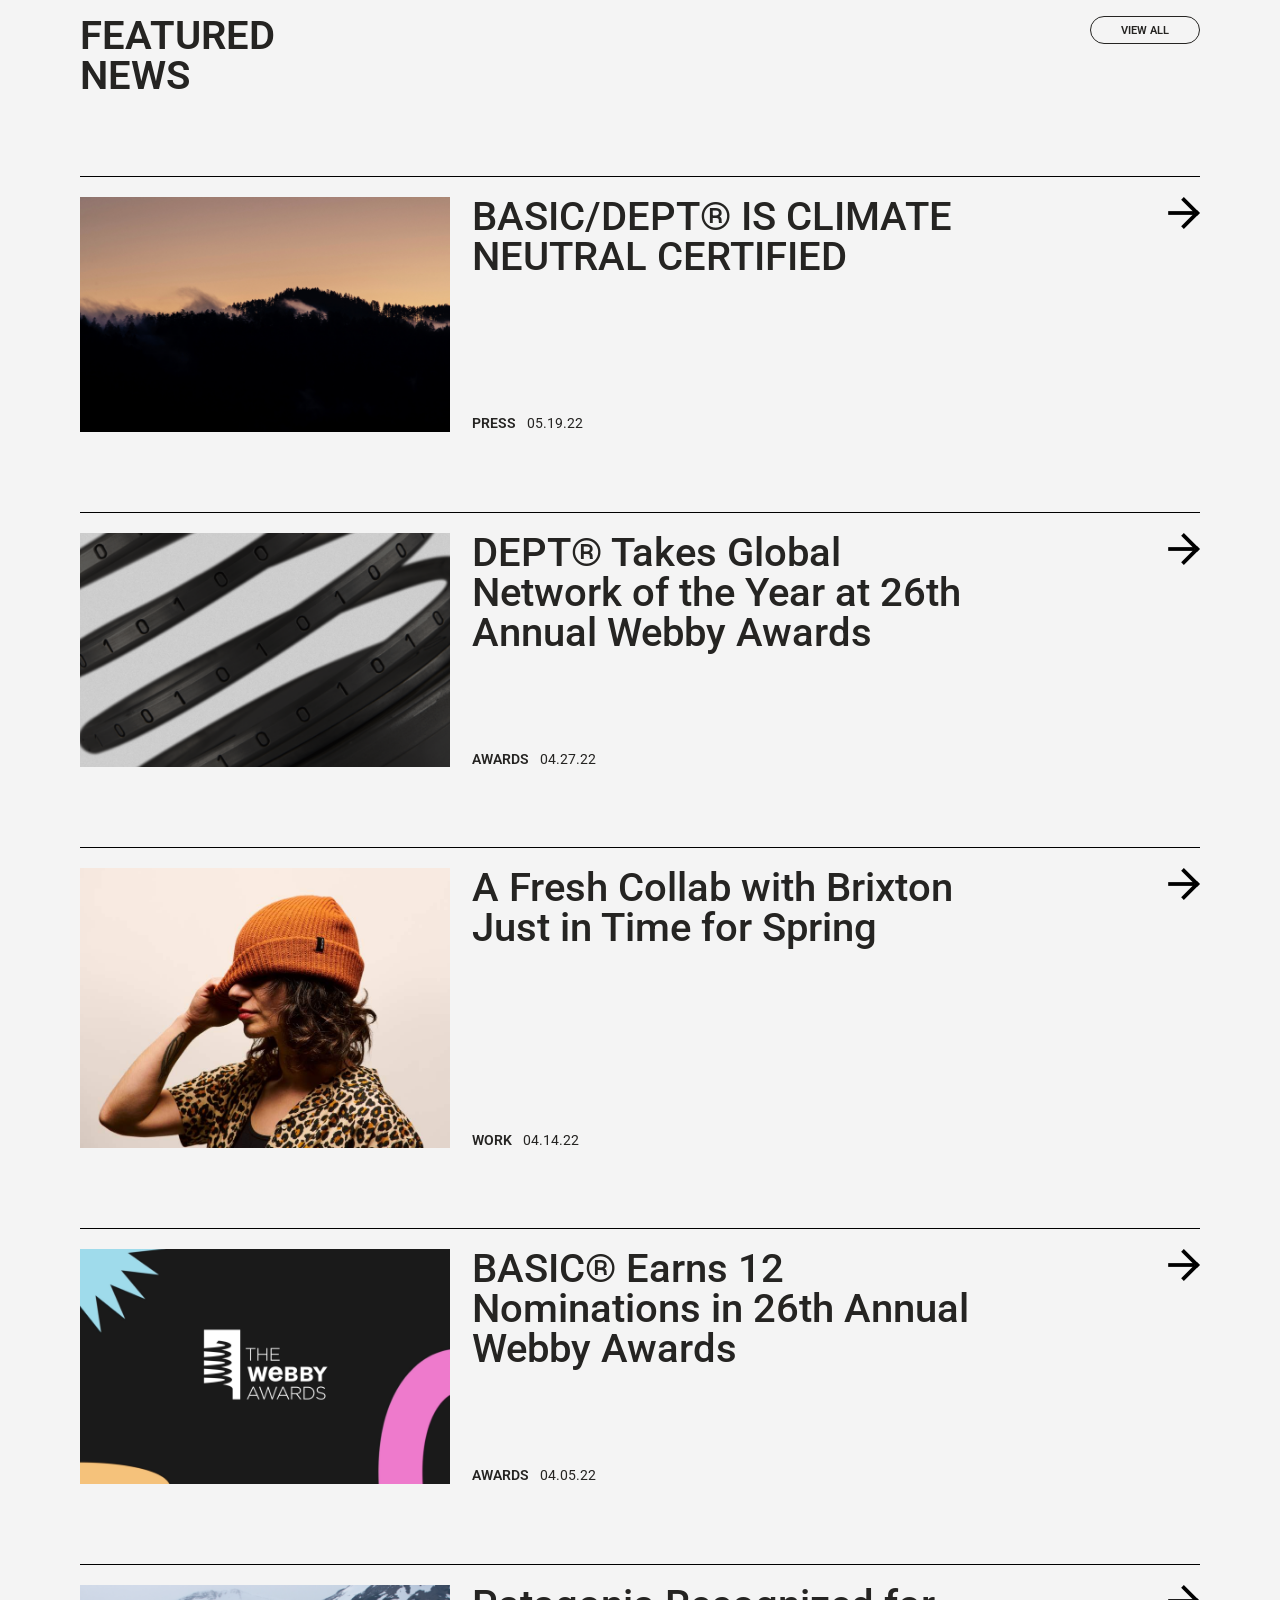
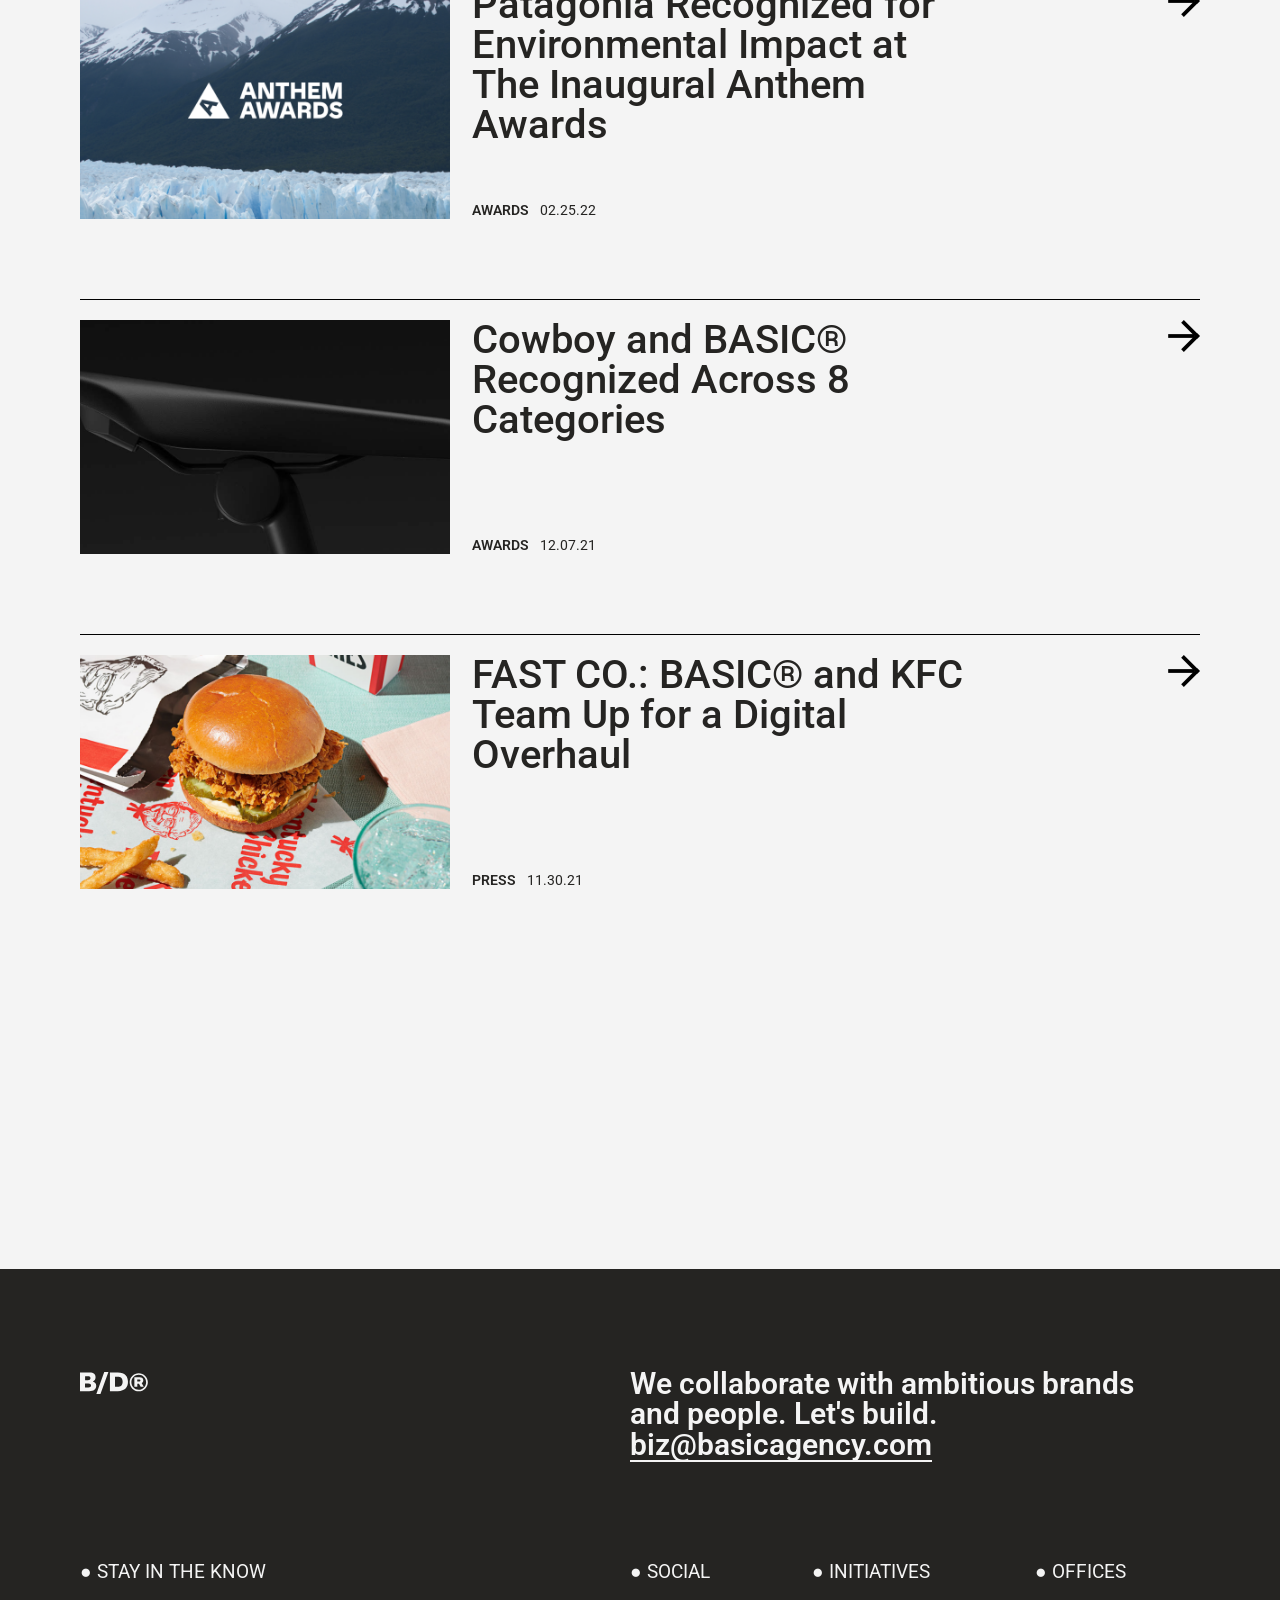
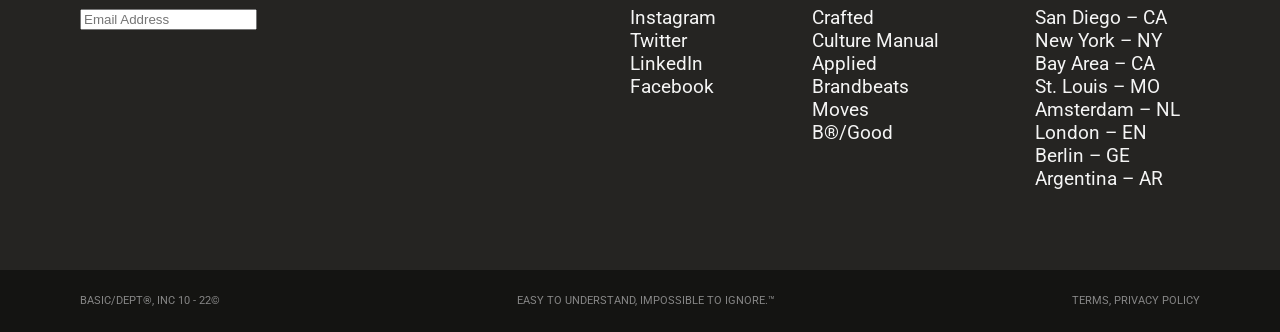
==== commit 19d77b29: "Page d'accueil - section 7" ====
--- a/basic/index.html
+++ b/basic/index.html
@@ -144,7 +144,6 @@
         <h2>FEATURED <br> ENGAGEMENTS</h2>
     </section>
     <section class="section5">
-        <!-- <div> -->
         <div>
             <div>
                 <img class="imgGoogle" alt="" src="https://basic-admin.basicagency.com/uploads/google-dark.svg">
@@ -221,14 +220,138 @@
                 .
             </p>
         </div>
-        <!-- </div>  -->
-    </section>
-    <section>
-        <div>
-            <h1>Lorem ipsum, dolor sit amet consectetur adipisicing elit. Optio, amet quae, ipsa quasi aut expedita
-                possimus itaque ad blanditiis voluptate incidunt hic dolores earum vel nobis distinctio reprehenderit?
-                Aperiam, quis!</h1>
-        </div>
+    </section>
+    <section class="section7">
+        <div class="section7Div">
+            <h1>FEATURED NEWS</h1>
+            <a class="sectionBtn" href="#">VIEW ALL</a>
+        </div>
+        <a class="section7Link" href="#">
+            <div class="section7DivElement">
+                <div>
+                    <img src="./assets/img/climateneutralblog.png" alt="">
+                </div>
+                <div class="section7DivDiv">
+                    <h2>BASIC/DEPT® IS CLIMATE NEUTRAL CERTIFIED</h2>
+                    <figure>
+                        <svg xmlns="http://www.w3.org/2000/svg" viewBox="0 0 17 17">
+                            <rect x="0.1" y="7.5" width="14" height="2"></rect>
+                            <path d="M8.4,0l8.5,8.5l-1.4,1.4L7,1.4L8.4,0z"></path>
+                            <path d="M7,15.6l8.5-8.5l1.4,1.4L8.4,17L7,15.6z"></path>
+                        </svg>
+                    </figure>
+                    <p><span>PRESS</span> 05.19.22</p>
+                </div>
+            </div>
+        </a>
+        <a class="section7Link" href="#">
+            <div class="section7DivElement">
+                <div>
+                    <img src="./assets/img/WebbyWinBlogthumb_220427_185100.png" alt="">
+                </div>
+                <div class="section7DivDiv">
+                    <h2>DEPT® Takes Global Network of the Year at 26th Annual Webby Awards</h2>
+                    <figure>
+                        <svg xmlns="http://www.w3.org/2000/svg" viewBox="0 0 17 17">
+                            <rect x="0.1" y="7.5" width="14" height="2"></rect>
+                            <path d="M8.4,0l8.5,8.5l-1.4,1.4L7,1.4L8.4,0z"></path>
+                            <path d="M7,15.6l8.5-8.5l1.4,1.4L8.4,17L7,15.6z"></path>
+                        </svg>
+                    </figure>
+                    <p><span>AWARDS</span> 04.27.22</p>
+                </div>
+            </div>
+        </a>
+        <a class="section7Link" href="#">
+            <div class="section7DivElement">
+                <div>
+                    <img src="./assets/img/BRX_thumb.jpg" alt="">
+                </div>
+                <div class="section7DivDiv">
+                    <h2>A Fresh Collab with Brixton Just in Time for Spring</h2>
+                    <figure>
+                        <svg xmlns="http://www.w3.org/2000/svg" viewBox="0 0 17 17">
+                            <rect x="0.1" y="7.5" width="14" height="2"></rect>
+                            <path d="M8.4,0l8.5,8.5l-1.4,1.4L7,1.4L8.4,0z"></path>
+                            <path d="M7,15.6l8.5-8.5l1.4,1.4L8.4,17L7,15.6z"></path>
+                        </svg>
+                    </figure>
+                    <p><span>WORK</span> 04.14.22</p>
+                </div>
+            </div>
+        </a>
+        <a class="section7Link" href="#">
+            <div class="section7DivElement">
+                <div>
+                    <img src="./assets/img/Webby-Nominations-Blog-Thumbnail.png" alt="">
+                </div>
+                <div class="section7DivDiv">
+                    <h2>BASIC® Earns 12 Nominations in 26th Annual Webby Awards</h2>
+                    <figure>
+                        <svg xmlns="http://www.w3.org/2000/svg" viewBox="0 0 17 17">
+                            <rect x="0.1" y="7.5" width="14" height="2"></rect>
+                            <path d="M8.4,0l8.5,8.5l-1.4,1.4L7,1.4L8.4,0z"></path>
+                            <path d="M7,15.6l8.5-8.5l1.4,1.4L8.4,17L7,15.6z"></path>
+                        </svg>
+                    </figure>
+                    <p><span>AWARDS</span> 04.05.22</p>
+                </div>
+            </div>
+        </a>
+        <a class="section7Link" href="#">
+            <div class="section7DivElement">
+                <div>
+                    <img src="./assets/img/AnthemAwardsBlogThumb.png" alt="">
+                </div>
+                <div class="section7DivDiv">
+                    <h2>Patagonia Recognized for Environmental Impact at The Inaugural Anthem Awards</h2>
+                    <figure>
+                        <svg xmlns="http://www.w3.org/2000/svg" viewBox="0 0 17 17">
+                            <rect x="0.1" y="7.5" width="14" height="2"></rect>
+                            <path d="M8.4,0l8.5,8.5l-1.4,1.4L7,1.4L8.4,0z"></path>
+                            <path d="M7,15.6l8.5-8.5l1.4,1.4L8.4,17L7,15.6z"></path>
+                        </svg>
+                    </figure>
+                    <p><span>AWARDS</span> 02.25.22</p>
+                </div>
+            </div>
+        </a>
+        <a class="section7Link" href="#">
+            <div class="section7DivElement">
+                <div>
+                    <img src="./assets/img/Cowboy-Blog-Thumbnail-1.jpg" alt="">
+                </div>
+                <div class="section7DivDiv">
+                    <h2>Cowboy and BASIC® Recognized Across 8 Categories</h2>
+                    <figure>
+                        <svg xmlns="http://www.w3.org/2000/svg" viewBox="0 0 17 17">
+                            <rect x="0.1" y="7.5" width="14" height="2"></rect>
+                            <path d="M8.4,0l8.5,8.5l-1.4,1.4L7,1.4L8.4,0z"></path>
+                            <path d="M7,15.6l8.5-8.5l1.4,1.4L8.4,17L7,15.6z"></path>
+                        </svg>
+                    </figure>
+                    <p><span>AWARDS</span> 12.07.21</p>
+                </div>
+            </div>
+        </a>
+        <a class="section7Link" href="#">
+            <div class="section7DivElement">
+                <div>
+                    <img src="./assets/img/Fast-Co.-KFC-Blog-Thumbnail_211130_182323.png" alt="">
+                </div>
+                <div class="section7DivDiv">
+                    <h2>FAST CO.: BASIC® and KFC Team Up for a Digital Overhaul</h2>
+                    <figure>
+                        <svg xmlns="http://www.w3.org/2000/svg" viewBox="0 0 17 17">
+                            <rect x="0.1" y="7.5" width="14" height="2"></rect>
+                            <path d="M8.4,0l8.5,8.5l-1.4,1.4L7,1.4L8.4,0z"></path>
+                            <path d="M7,15.6l8.5-8.5l1.4,1.4L8.4,17L7,15.6z"></path>
+                        </svg>
+                    </figure>
+                    <p><span>PRESS</span> 11.30.21</p>
+                </div>
+            </div>
+        </a>
     </section>
     <footer>
         <div>
--- a/basic/assets/style.css
+++ b/basic/assets/style.css
@@ -7,6 +7,7 @@
 }
 
 .sectionBtn {
+    height: 10px;
     position: relative;
     padding: 8px 30px;
     text-decoration: none;
@@ -38,7 +39,7 @@
 }
 
 .sectionBtn:hover::after {
-    transform: translateZ(0);   
+    transform: translateZ(0);
 }
 
 
@@ -61,7 +62,7 @@
 .navLink:after {
     content: '';
     position: absolute;
-    width: 0; 
+    width: 0;
     height: 1px;
     display: block;
     right: 0;
@@ -126,11 +127,11 @@
     justify-content: space-between;
 }
 
-.section1 > div:nth-child(1) {
+.section1>div:nth-child(1) {
     width: 800px;
 }
 
-.section1 > div:nth-child(2) {
+.section1>div:nth-child(2) {
     margin-left: 80px;
 }
 
@@ -164,7 +165,7 @@
     height: 100%;
 }
 
-.section2Div > a > div:nth-child(1) {
+.section2Div>a>div:nth-child(1) {
     overflow: hidden;
 }
 
@@ -184,12 +185,12 @@
     padding: 20px;
 }
 
-.section2DivTexte > h1 {
+.section2DivTexte>h1 {
     font-size: 1.3rem;
     font-weight: 600;
 }
 
-.section2DivTexte > p {
+.section2DivTexte>p {
     font-size: 0.9rem;
     line-height: 1.2;
     margin-right: 50%;
@@ -201,7 +202,7 @@
     padding: 80px;
 }
 
-.section3 > div {
+.section3>div {
     display: flex;
     justify-content: space-between;
     border-top: 1px solid #252422;
@@ -232,7 +233,7 @@
     color: #252422;
 }
 
-.section5 > div {
+.section5>div {
     width: 20vw;
     min-width: 20vw;
     margin-right: 100px;
@@ -248,7 +249,7 @@
     line-height: 1.5;
 }
 
-.section5 > div > div:nth-child(1) > img {
+.section5>div>div:nth-child(1)>img {
     width: auto;
 }
 
@@ -268,13 +269,92 @@
     margin-bottom: 90px;
 }
 
+/* SECTION 7 */
+
+.section7 {
+    margin-top: 100px;
+    padding: 80px;
+}
+
+.section7 a {
+    text-decoration: none;
+    color: #252422;
+}
+
+.section7Div {
+    margin-top: 5rem;
+    display: flex;
+    justify-content: space-between;
+}
+
+.section7Div>h1 {
+    width: 10%;
+    font-size: 2.5rem;
+    font-weight: 600;
+}
+
+.section7DivElement {
+    margin-top: 5rem;
+    padding-top: 20px;
+    border-top: 1px solid black;
+    display: flex;
+    justify-content: space-between;
+}
+
+.section7DivElement>div:nth-child(1) {
+    overflow: hidden;
+    width: 33%;
+    height: 50%;
+}
+
+.section7DivElement>div>img {
+    width: 100%;
+    transform: scale(1.06);
+    transition-duration: 0.7s;
+}
+
+.section7DivDiv {
+    position: relative;
+    width: 65%;
+    display: flex;
+    justify-content: space-between;
+    flex-direction: column;
+}
+
+.section7DivDiv>h2 {
+    width: 70%;
+    display: flex;
+    align-items: center;
+}
+
+.section7DivDiv>figure {
+    position: absolute;
+    top: 0;
+    right: 0;
+    width: 2rem;
+}
+
+.section7DivDiv>h2 {
+    font-size: 2.5rem;
+    font-weight: 500;
+}
+
+.section7DivDiv>p {
+    font-size: 0.9rem;
+}
+
+.section7DivDiv span {
+    font-weight: 600;
+    margin-right: 8px;
+}
+
 /* FOOTER  */
 
 footer {
     margin-top: 300px;
 }
 
-footer > div:nth-child(1) {
+footer>div:nth-child(1) {
     color: #f4f4f4;
     padding: 100px 100px 80px 80px;
     background-color: #252422;
@@ -284,7 +364,7 @@
     width: 68px;
 }
 
-footer > div:nth-child(1) > div:nth-child(1) {
+footer>div:nth-child(1)>div:nth-child(1) {
     font-size: 1.9rem;
     font-weight: 600;
     display: flex;
@@ -292,41 +372,50 @@
     fill: #f4f4f4;
 }
 
-footer > div:nth-child(1) > div:nth-child(1) > div:nth-child(1) {
+footer>div:nth-child(1)>div:nth-child(1)>div:nth-child(1) {
     width: 50%;
 }
-footer > div:nth-child(1) > div:nth-child(1) > p {
+
+footer>div:nth-child(1)>div:nth-child(1)>p {
     width: 50%;
 }
 
-footer > div:nth-child(1) > div:nth-child(1) > p > a {
+footer>div:nth-child(1)>div:nth-child(1)>p>a {
     color: #f4f4f4;
     text-decoration: none;
     position: relative;
 }
 
-footer > div:nth-child(1) > div:nth-child(1) > p > a::after {
+footer>div:nth-child(1)>div:nth-child(1)>p>a::after {
     content: "";
     position: absolute;
     display: block;
-    width: 100%; 
+    width: 100%;
     height: 2px;
     left: 0;
     bottom: 0;
     background: #f4f4f4;
 }
 
-footer > div:nth-child(1) > div:nth-child(1) > p > a:hover::after {
+footer>div:nth-child(1)>div:nth-child(1)>p>a:hover::after {
     animation: test 3s ease 0s 1 normal backwards;
 }
 
 @keyframes test {
-    0% { width: 100%; }
-    50% { width: 0; }
-    100% { width: 100%; }
-}
-
-footer > div:nth-child(1) > div:nth-child(2) {
+    0% {
+        width: 100%;
+    }
+
+    50% {
+        width: 0;
+    }
+
+    100% {
+        width: 100%;
+    }
+}
+
+footer>div:nth-child(1)>div:nth-child(2) {
     margin-top: 100px;
     font-size: 1.2rem;
     line-height: 1.2;
@@ -334,25 +423,26 @@
     justify-content: space-between;
 }
 
-footer > div:nth-child(1) > div:nth-child(2) > div:nth-child(1) {
+footer>div:nth-child(1)>div:nth-child(2)>div:nth-child(1) {
     width: 50%;
 }
-footer > div:nth-child(1) > div:nth-child(2) > div:nth-child(2) {
+
+footer>div:nth-child(1)>div:nth-child(2)>div:nth-child(2) {
     width: 50%;
     display: flex;
     justify-content: space-between;
 }
 
-footer > div:nth-child(1) > div:nth-child(2) a {
+footer>div:nth-child(1)>div:nth-child(2) a {
     text-decoration: none;
     color: #f4f4f4;
 }
 
-footer > div:nth-child(1) > div:nth-child(2) a:hover {
+footer>div:nth-child(1)>div:nth-child(2) a:hover {
     text-decoration: underline;
 }
 
-footer > div:nth-child(2) {
+footer>div:nth-child(2) {
     color: #868686;
     font-size: 0.7rem;
     padding: 25px 80px;
@@ -361,12 +451,11 @@
     justify-content: space-between;
 }
 
-footer > div:nth-child(2) a {
+footer>div:nth-child(2) a {
     text-decoration: none;
     color: #868686;
 }
 
-footer > div:nth-child(2) a:hover {
+footer>div:nth-child(2) a:hover {
     text-decoration: underline;
-}
-
+}
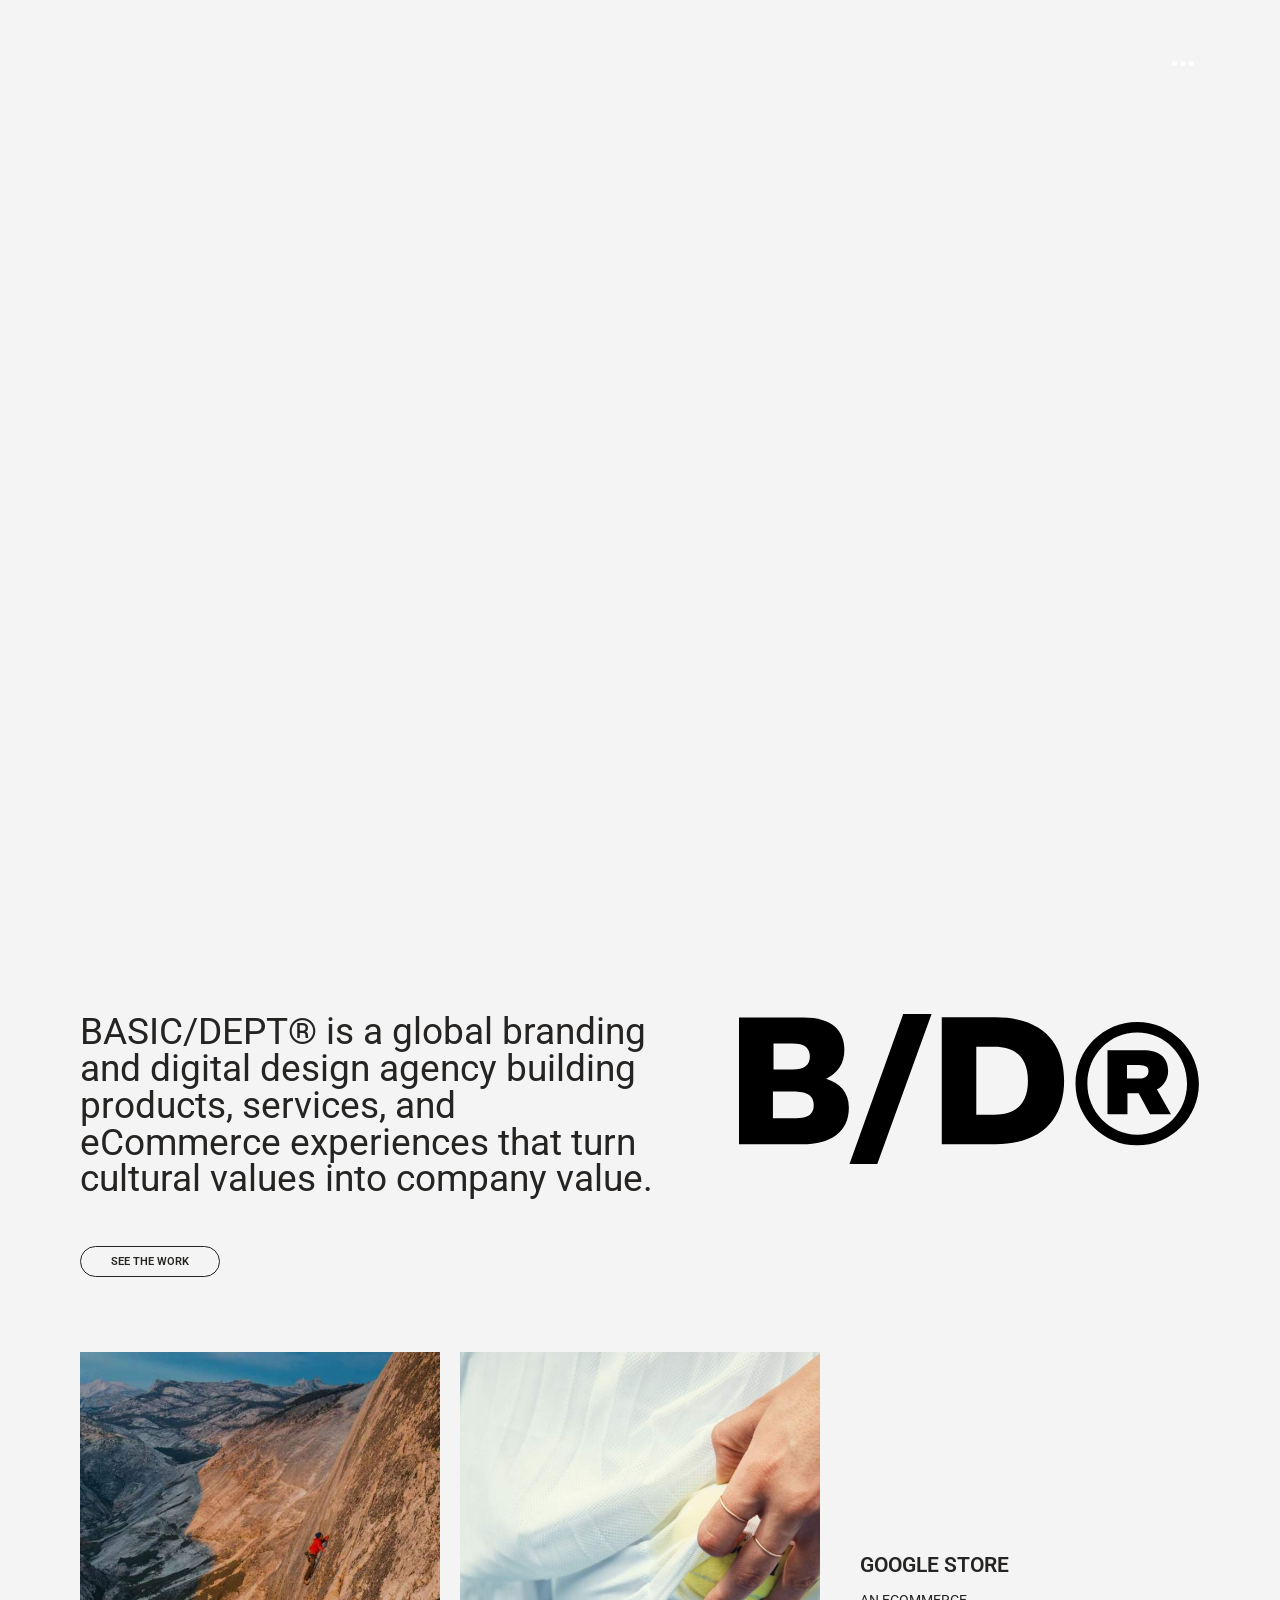
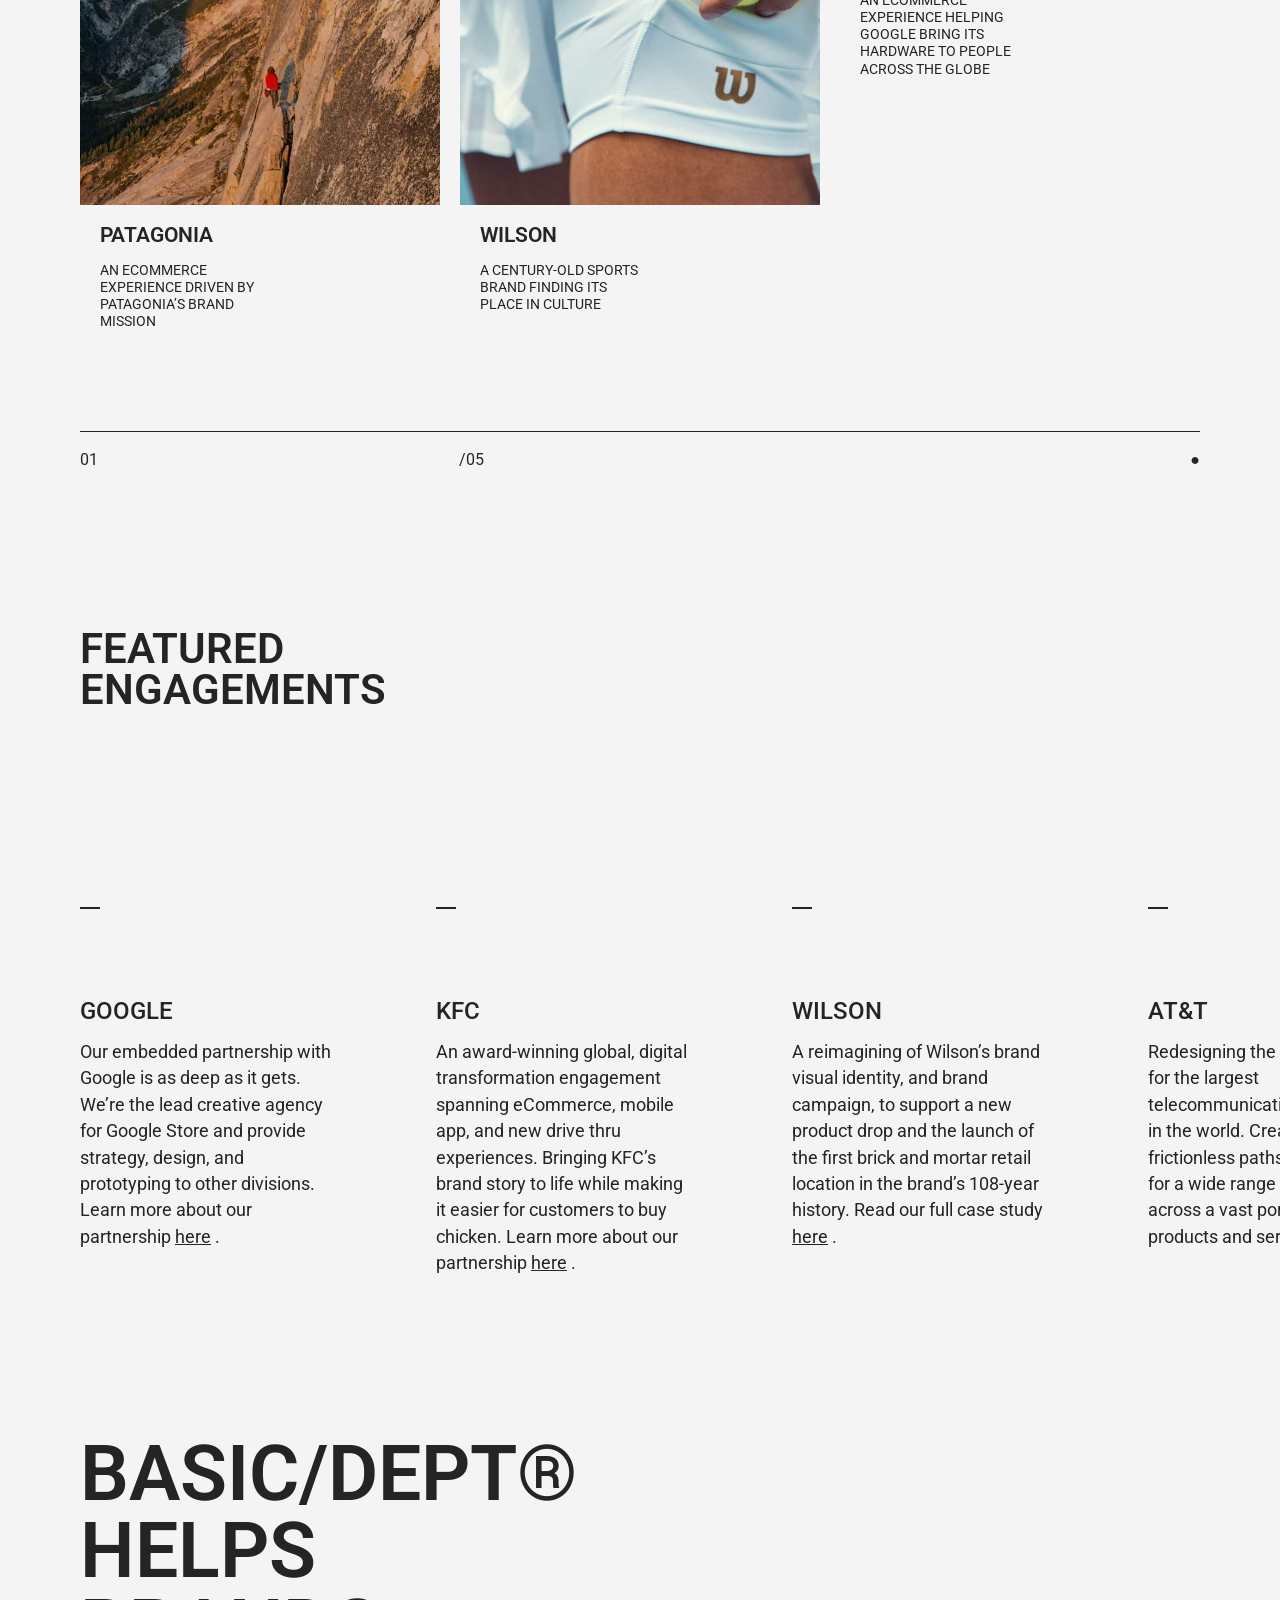
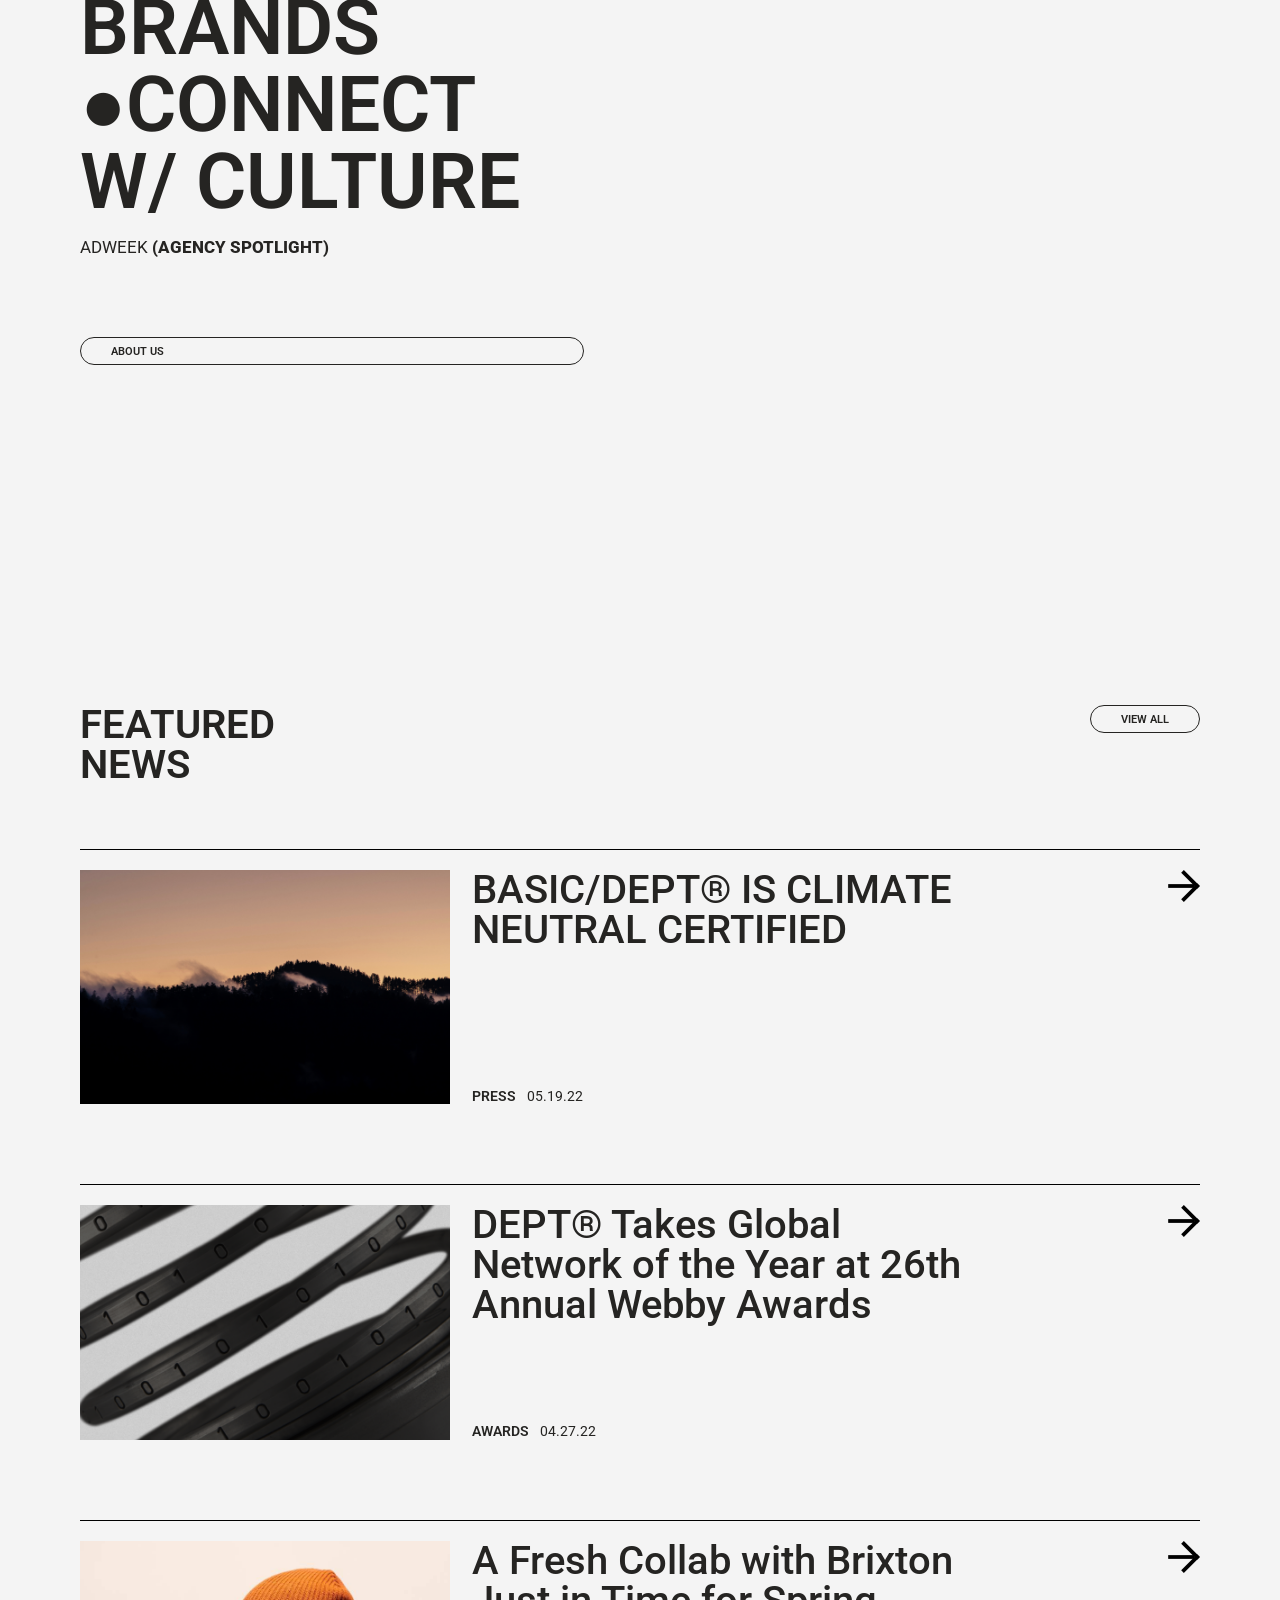
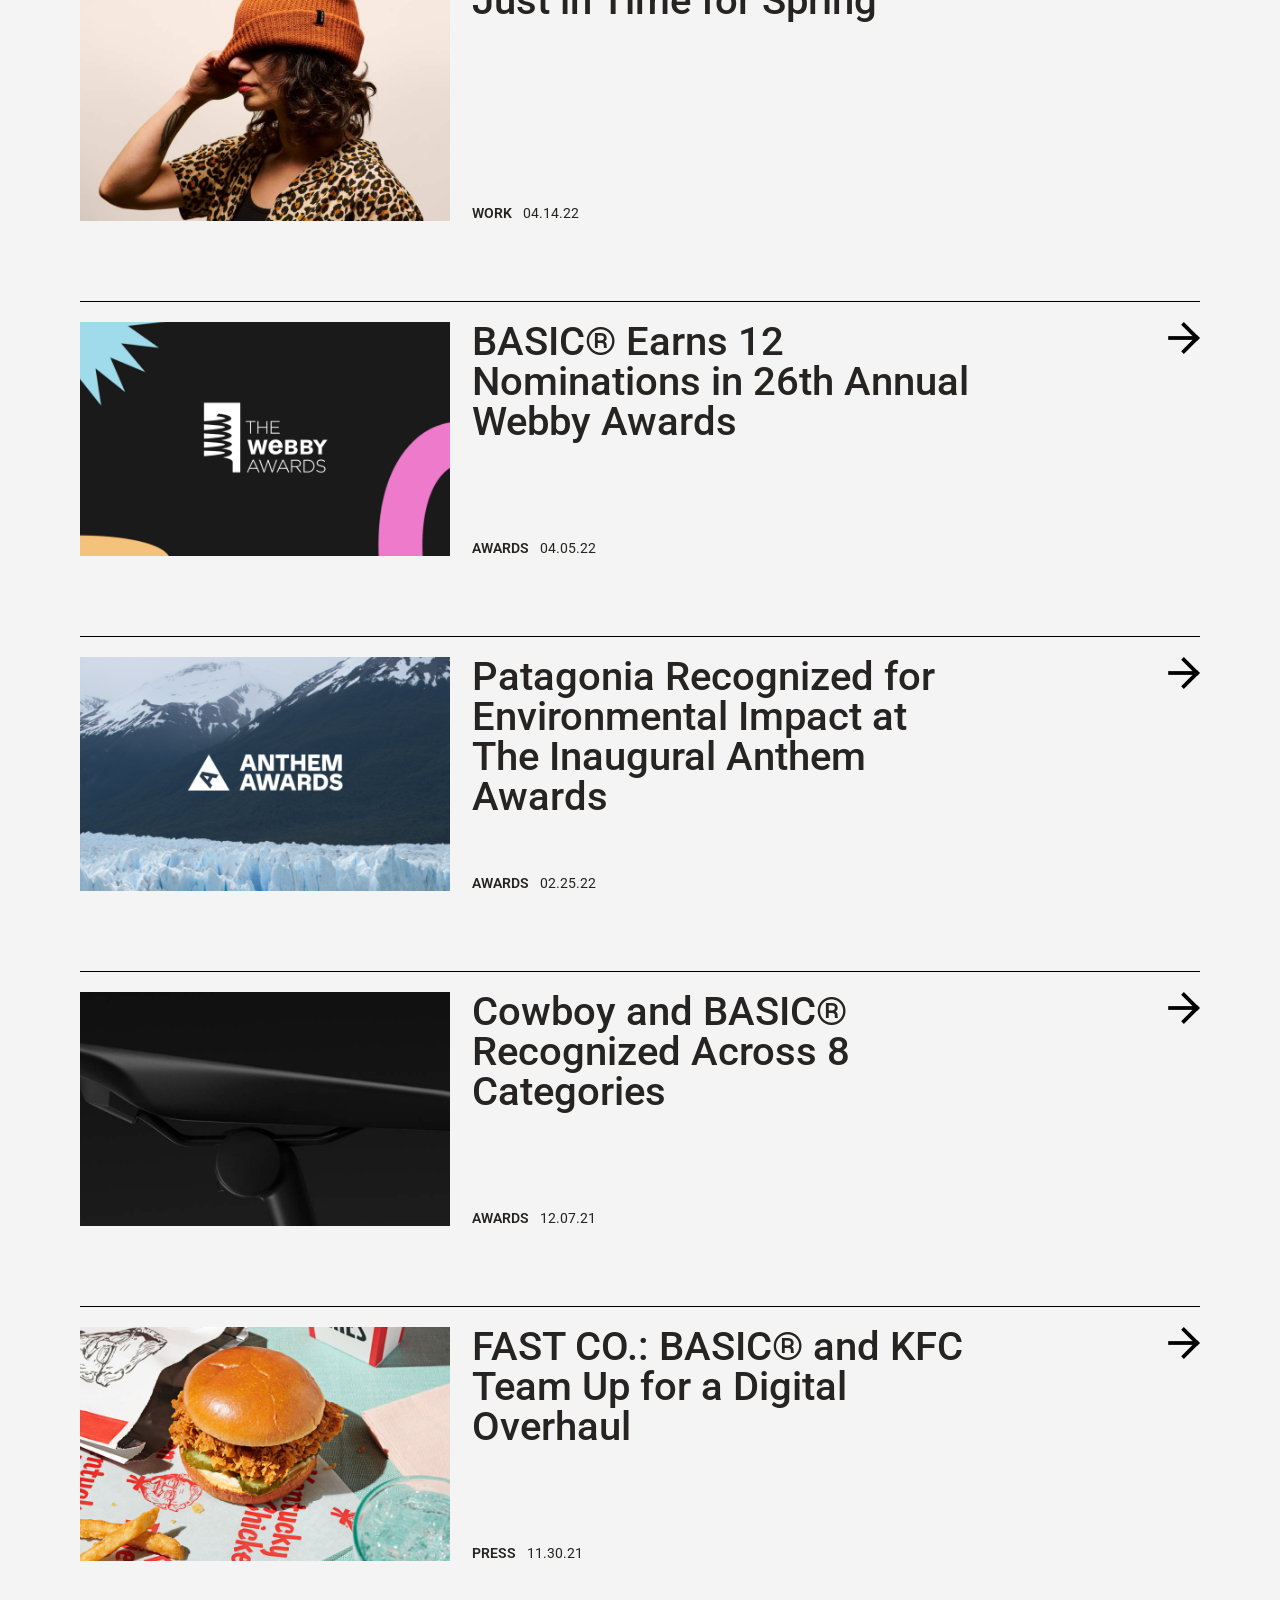
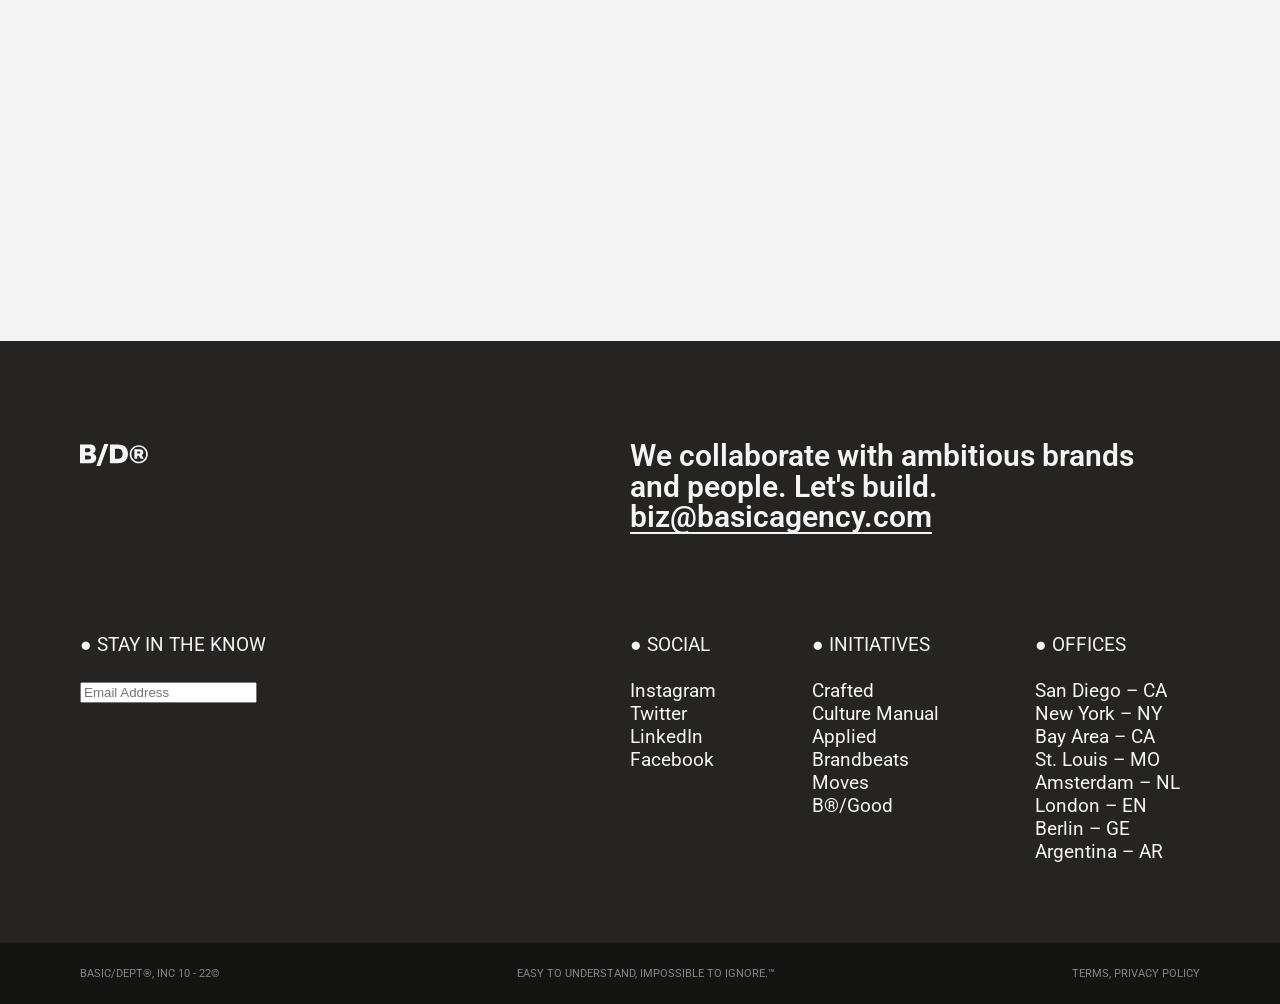
==== commit 751ef33d: "section 6 + maj README" ====
--- a/basic/index.html
+++ b/basic/index.html
@@ -68,11 +68,13 @@
             </button>
         </nav>
     </header>
+
     <section class="sectionVideo">
         <video autoplay muted loop>
             <source src="./assets/video/reel-loop.mp4" type="video/mp4">
         </video>
     </section>
+
     <section class="section1">
         <div>
             <h1>
@@ -95,6 +97,7 @@
             </figure>
         </div>
     </section>
+
     <section class="section2">
         <div class="section2Div">
             <a href="#">
@@ -133,6 +136,7 @@
             </a>
         </div>
     </section>
+
     <section class="section3">
         <div>
             <div>01</div>
@@ -140,6 +144,7 @@
             <div>●</div>
         </div>
     </section>
+
     <section class="section4">
         <h2>FEATURED <br> ENGAGEMENTS</h2>
     </section>
@@ -221,13 +226,27 @@
             </p>
         </div>
     </section>
+
+    <section class="section6">
+        <div>
+            <h2>BASIC/DEPT® HELPS BRANDS ●CONNECT W/ CULTURE</h2>
+            <span>ADWEEK <span>(AGENCY SPOTLIGHT)</span></span>
+            <a class="sectionBtn" href="#">ABOUT US</a>
+        </div>
+        <div>
+            <video autoplay muted loop>
+                <source src="./assets/video/Culture-Loop_v1.mp4" type="video/mp4">
+            </video>
+        </div>
+    </section>
+
     <section class="section7">
         <div class="section7Div">
             <h1>FEATURED NEWS</h1>
             <a class="sectionBtn" href="#">VIEW ALL</a>
         </div>
         <a class="section7Link" href="#">
-            <div class="section7DivElement">
+            <div class="section7DivElement section7DivElement1">
                 <div>
                     <img src="./assets/img/climateneutralblog.png" alt="">
                 </div>
@@ -353,6 +372,7 @@
             </div>
         </a>
     </section>
+
     <footer>
         <div>
             <div>
--- a/basic/assets/style.css
+++ b/basic/assets/style.css
@@ -269,6 +269,41 @@
     margin-bottom: 90px;
 }
 
+/* SECTION 6  */
+
+.section6 {
+    padding: 80px;
+    display: flex;
+    justify-content: space-between;
+}
+
+.section6 > div:nth-child(1) {
+    width: 45%;
+    display: flex;
+    flex-direction: column;
+    justify-content: center;
+}
+
+
+.section6 > div:nth-child(1) > h2 {
+    font-size: 6vw;
+    font-weight: 600;
+    margin-bottom: 20px;
+}
+
+.section6 > div:nth-child(1) > span {
+    font-size: 1.3vw;
+    margin-bottom: 80px;
+}
+
+.section6 > div:nth-child(1) > span > span {
+    font-weight: 800;
+}
+
+.section6 > div:nth-child(2) {
+    width: 50%;
+}
+
 /* SECTION 7 */
 
 .section7 {
@@ -291,6 +326,10 @@
     width: 10%;
     font-size: 2.5rem;
     font-weight: 600;
+}
+
+.section7DivElement1 {
+    margin-top: 4rem !important;
 }
 
 .section7DivElement {
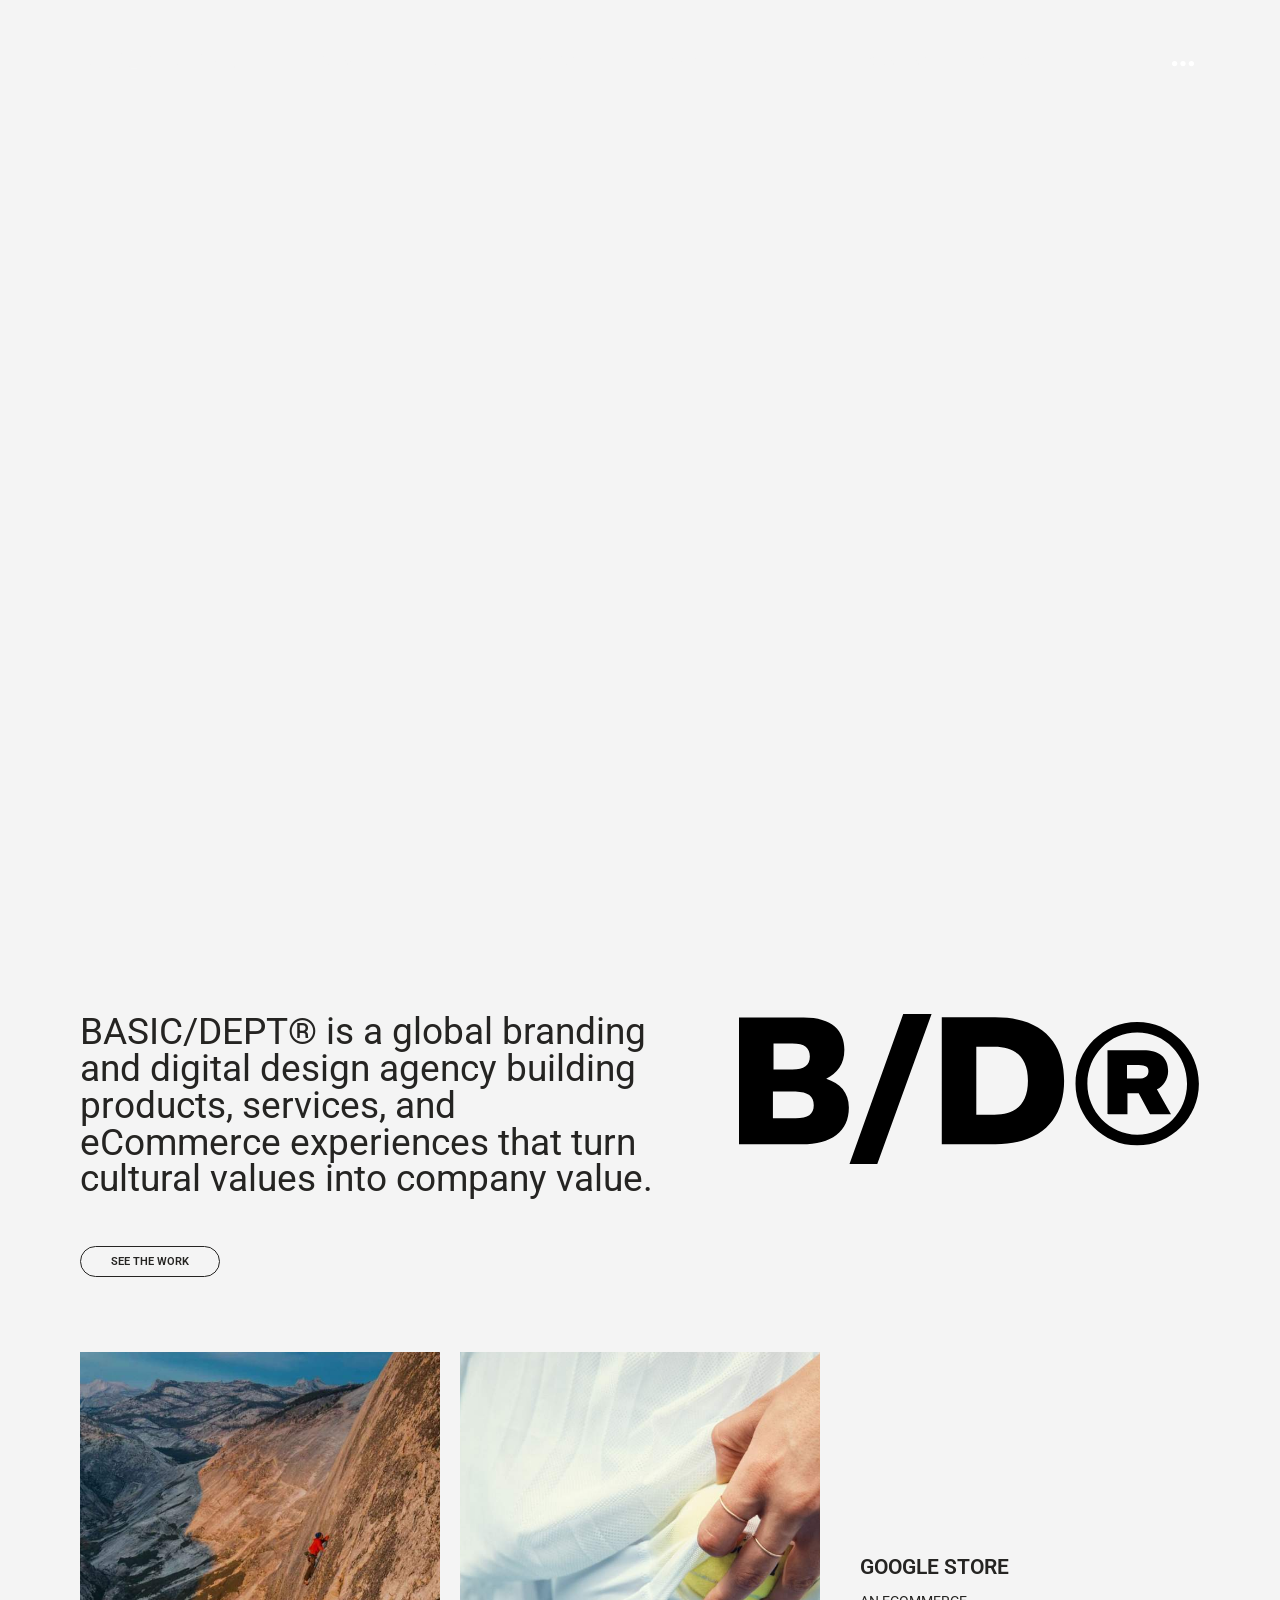
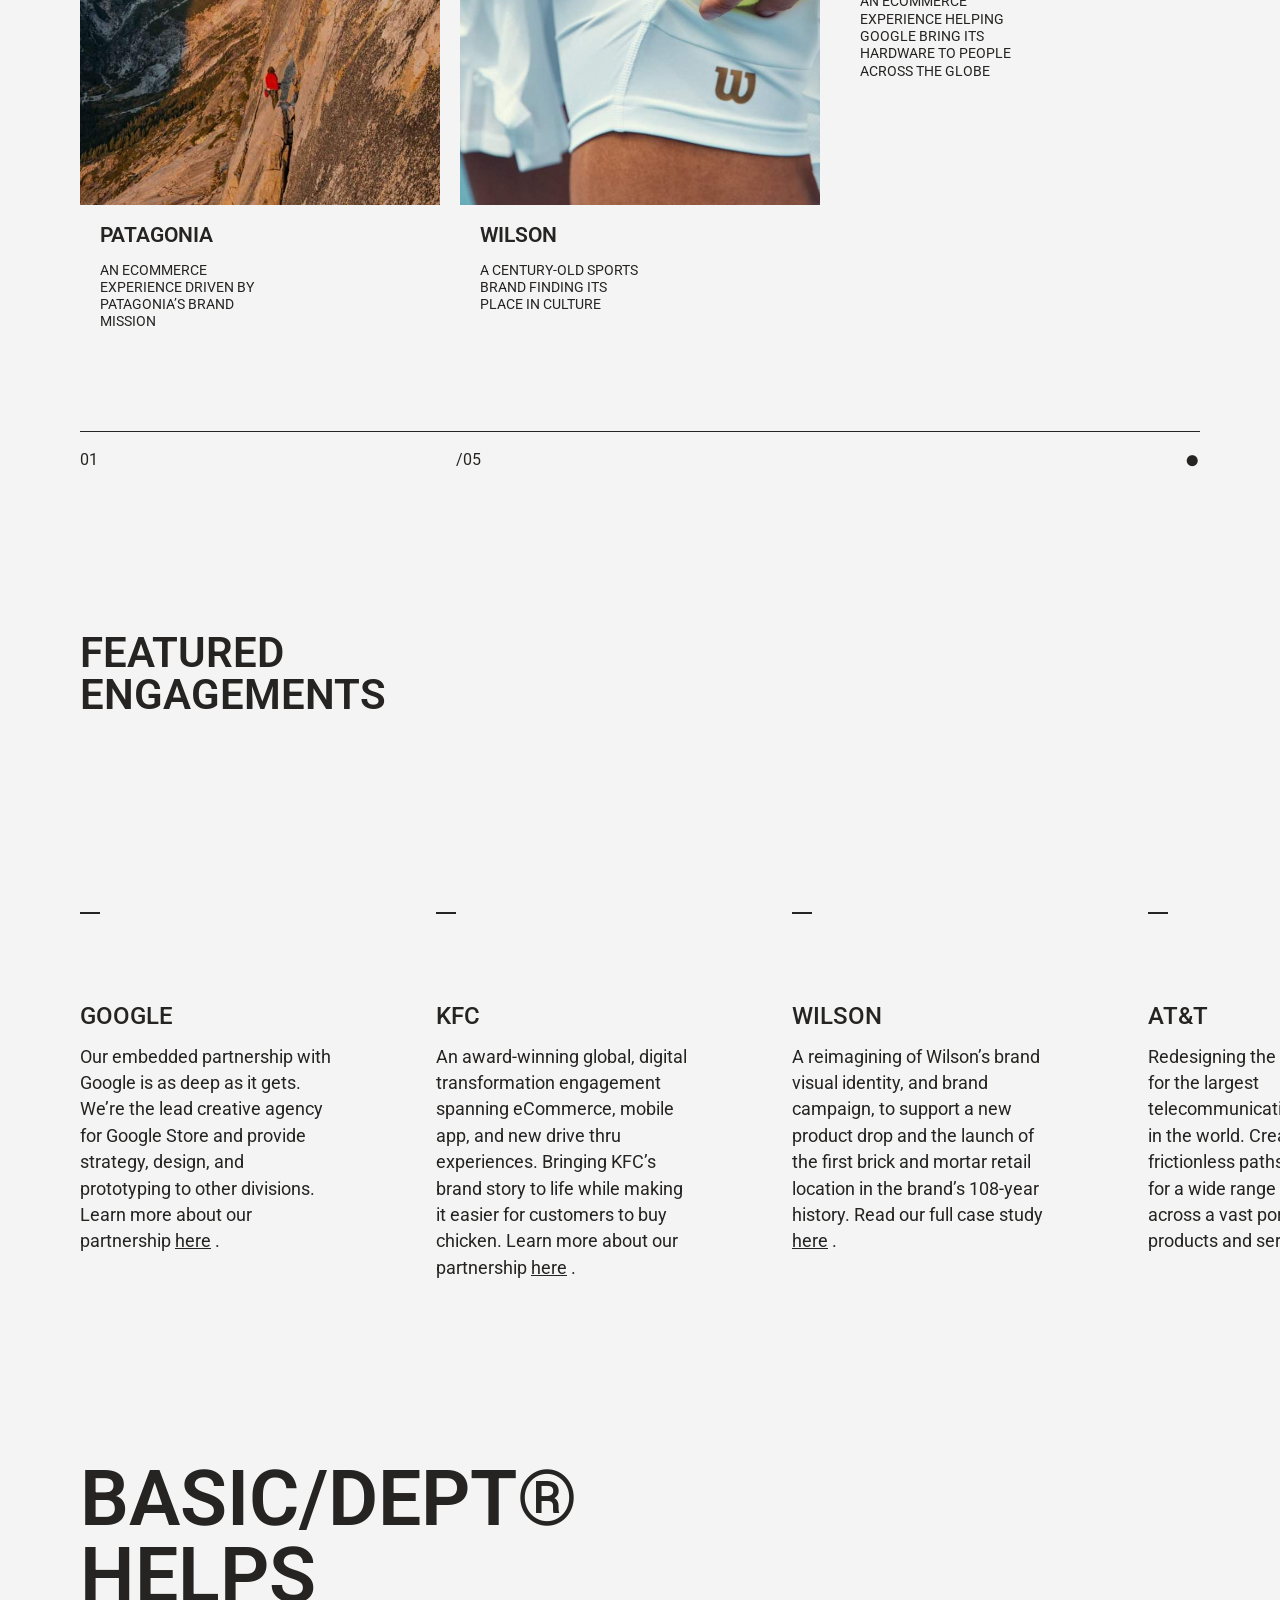
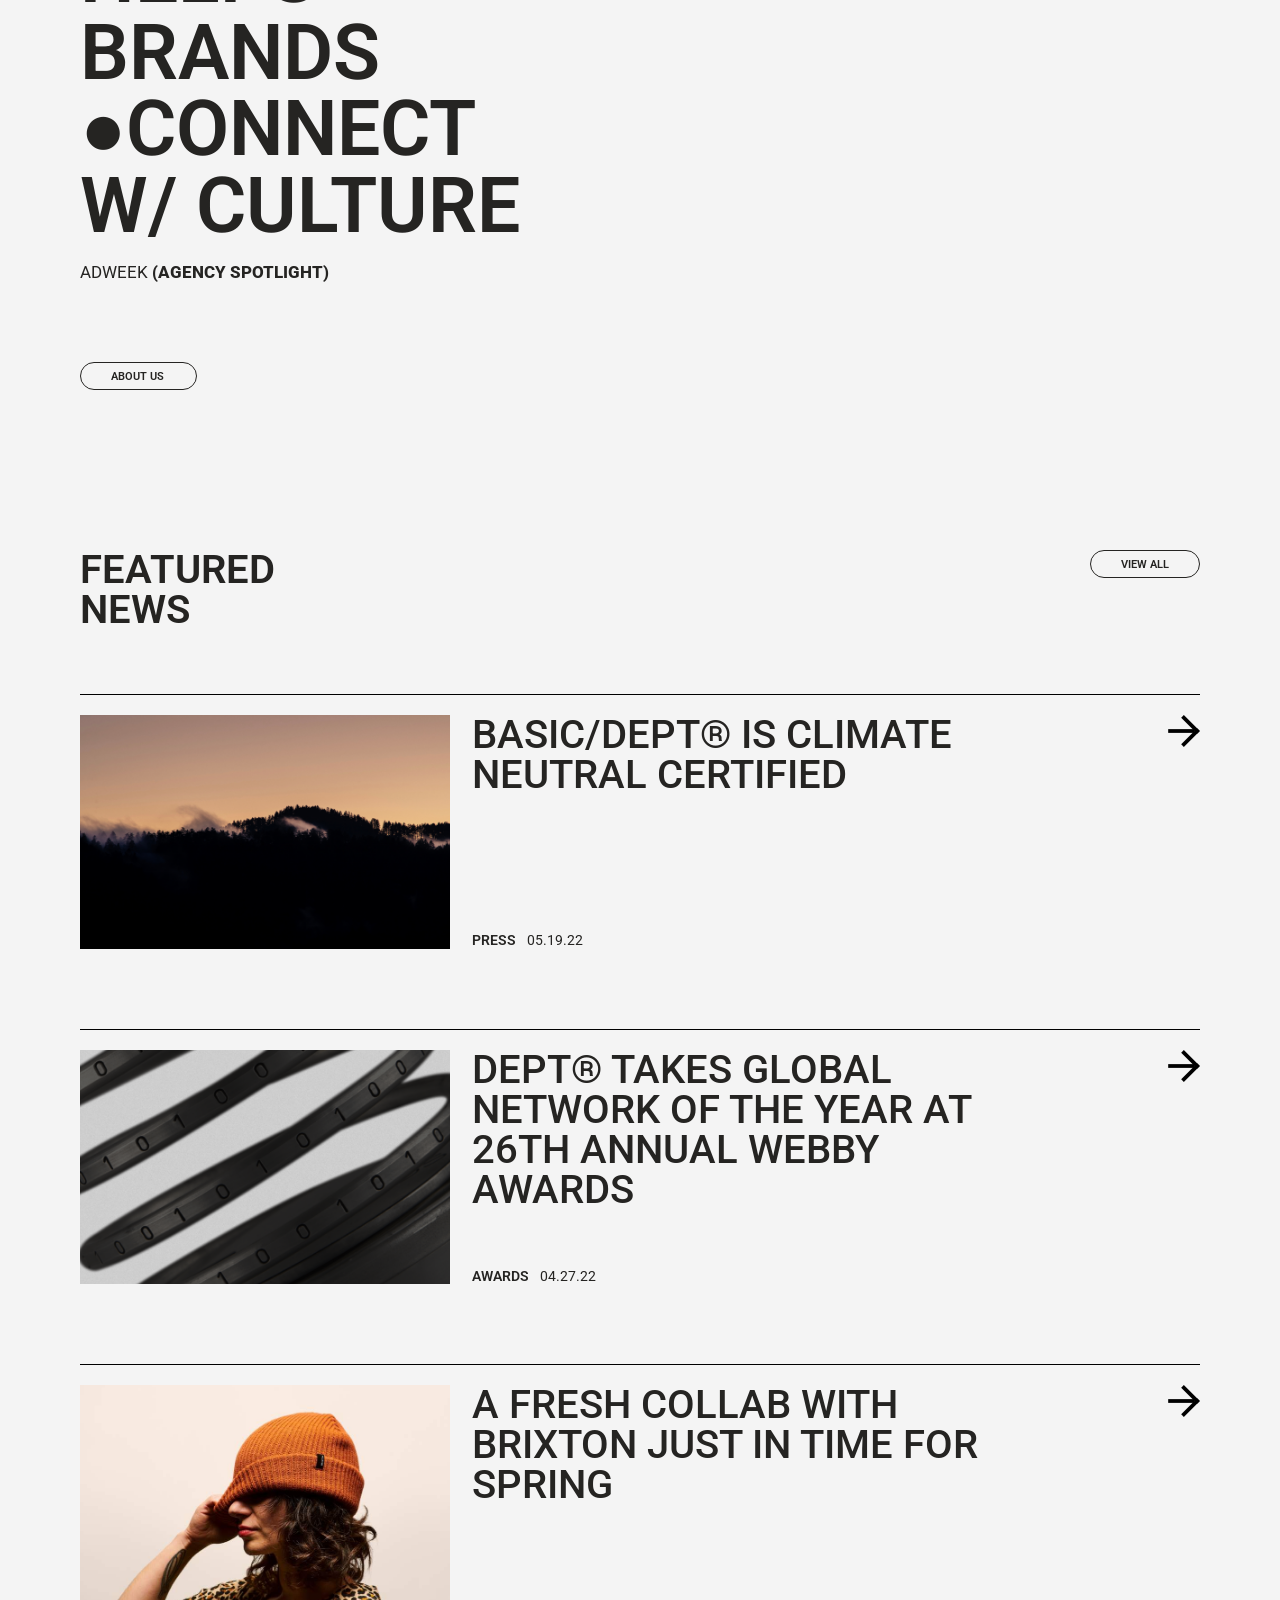
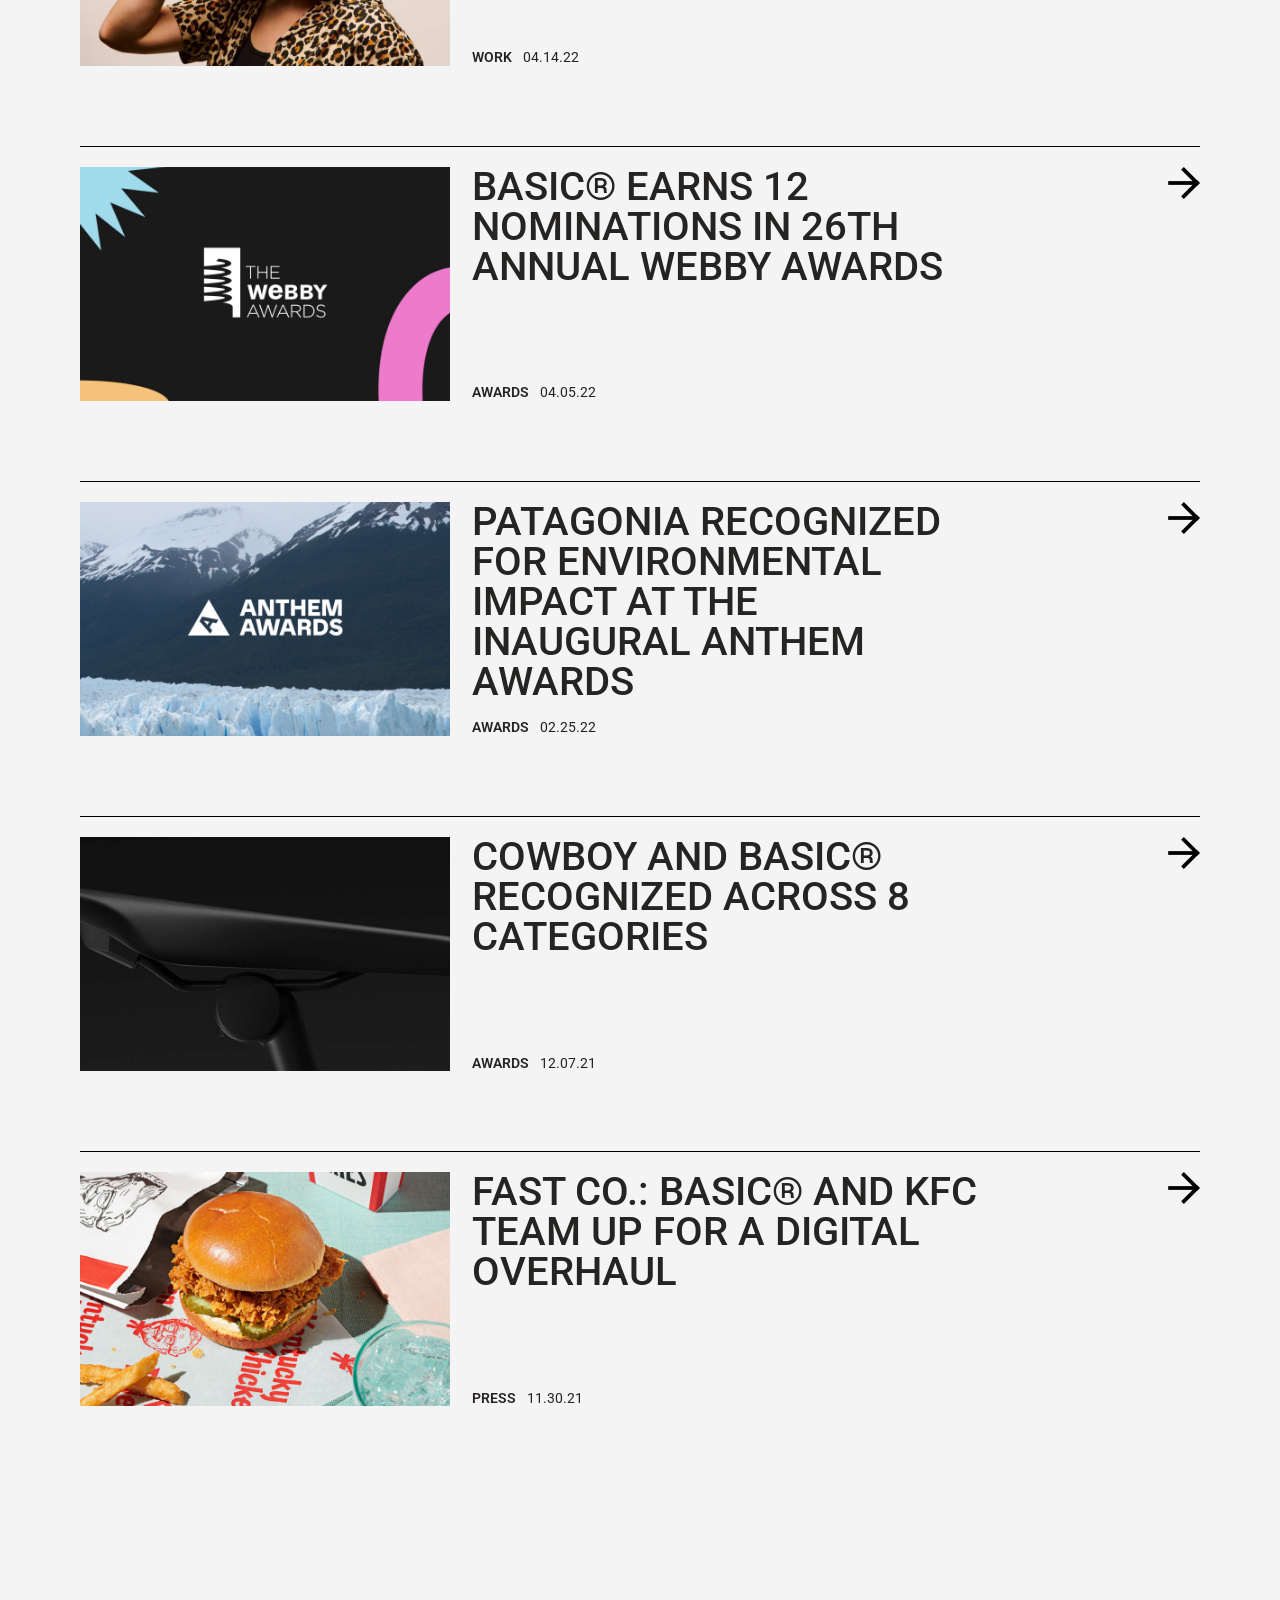
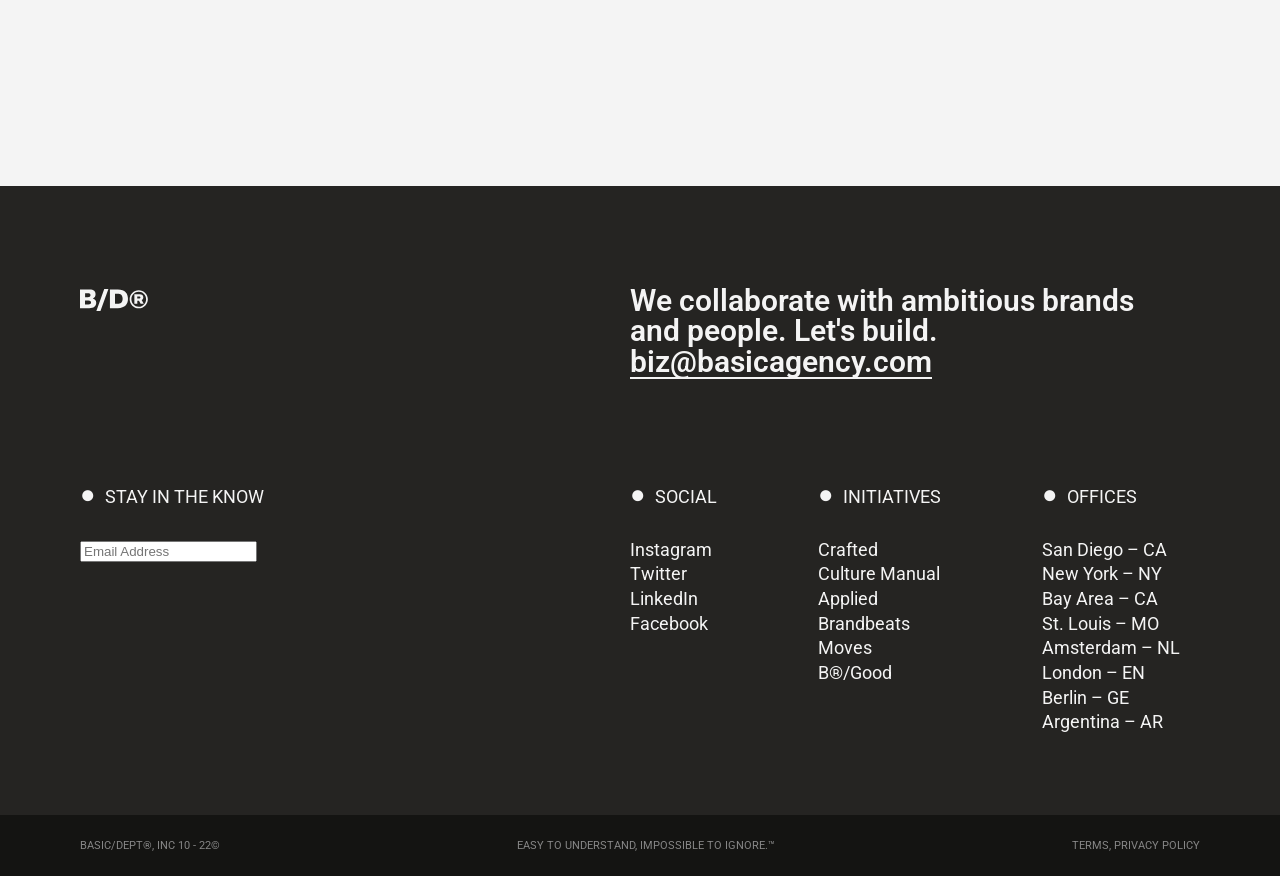
==== commit 56fc0035: "section 6 + maj README" ====
--- a/basic/index.html
+++ b/basic/index.html
@@ -125,9 +125,12 @@
         </div>
         <div class="section2DivVideo">
             <a href="#">
-                <video class="section2cadreVideo" autoplay muted loop>
-                    <source src="./assets/video/Google-Store-Web-Design-Case-Study-Thumbnail-02.mp4" type="video/mp4">
-                </video>
+                <div>
+                    <video class="section2cadreVideo" autoplay muted loop>
+                        <source src="./assets/video/Google-Store-Web-Design-Case-Study-Thumbnail-02.mp4"
+                            type="video/mp4">
+                    </video>
+                </div>
                 <div class="section2DivTexte">
                     <h1>GOOGLE STORE</h1>
                     <br>
@@ -394,13 +397,13 @@
             </div>
             <div>
                 <div>
-                    <h3>● STAY IN THE KNOW</h3>
+                    <h3>STAY IN THE KNOW</h3>
                     <br>
                     <input type="email" placeholder="Email Address">
                 </div>
                 <div>
                     <div>
-                        <h3>● SOCIAL</h3>
+                        <h3>SOCIAL</h3>
                         <br>
                         <ul>
                             <li><a href="#">Instagram</a></li>
@@ -410,7 +413,7 @@
                         </ul>
                     </div>
                     <div>
-                        <h3>● INITIATIVES</h3>
+                        <h3>INITIATIVES</h3>
                         <br>
                         <ul>
                             <li><a href="#">Crafted</a></li>
@@ -422,7 +425,7 @@
                         </ul>
                     </div>
                     <div>
-                        <h3>● OFFICES</h3>
+                        <h3>OFFICES</h3>
                         <br>
                         <ul>
                             <li><a href="#">San Diego – CA</a></li>
--- a/basic/assets/style.css
+++ b/basic/assets/style.css
@@ -4,6 +4,18 @@
     font-family: 'Roboto', sans-serif;
     background-color: #f4f4f4;
     color: #252422;
+    transition-duration: 1s;
+}
+
+.switchStyleBody {
+    background-color: #252422;
+    color: #f9cdcd;
+    transition-duration: 1s;
+}
+
+.switchStyleH2{
+    color: #f9cdcd;
+    transition-duration: 1s;
 }
 
 .sectionBtn {
@@ -177,7 +189,7 @@
 }
 
 .section2cadreVideo {
-    width: 100%;
+    width: 101%;
     height: 80%;
 }
 
@@ -205,8 +217,14 @@
 .section3>div {
     display: flex;
     justify-content: space-between;
+    align-items: center;
     border-top: 1px solid #252422;
-    padding-top: 20px;
+    padding-top: 15px;
+}
+
+.section3>div>div:nth-child(3) {
+    display: inline-block;
+    font-size: 1.6rem;
 }
 
 .section3_05 {
@@ -272,7 +290,7 @@
 /* SECTION 6  */
 
 .section6 {
-    padding: 80px;
+    padding: 100px 80px 0 80px;
     display: flex;
     justify-content: space-between;
 }
@@ -300,6 +318,10 @@
     font-weight: 800;
 }
 
+.section6 > div:nth-child(1) > a {
+    width: 55px;
+}
+
 .section6 > div:nth-child(2) {
     width: 50%;
 }
@@ -307,7 +329,6 @@
 /* SECTION 7 */
 
 .section7 {
-    margin-top: 100px;
     padding: 80px;
 }
 
@@ -364,6 +385,7 @@
     width: 70%;
     display: flex;
     align-items: center;
+    text-transform: uppercase;
 }
 
 .section7DivDiv>figure {
@@ -456,8 +478,8 @@
 
 footer>div:nth-child(1)>div:nth-child(2) {
     margin-top: 100px;
-    font-size: 1.2rem;
-    line-height: 1.2;
+    font-size: 1.1rem;
+    line-height: 1.4;
     display: flex;
     justify-content: space-between;
 }
@@ -497,4 +519,11 @@
 
 footer>div:nth-child(2) a:hover {
     text-decoration: underline;
+}
+
+footer h3::before {
+    display: inline-block;
+    content: "●";
+    margin-right: 10px;
+    font-size: 1.6rem;
 }
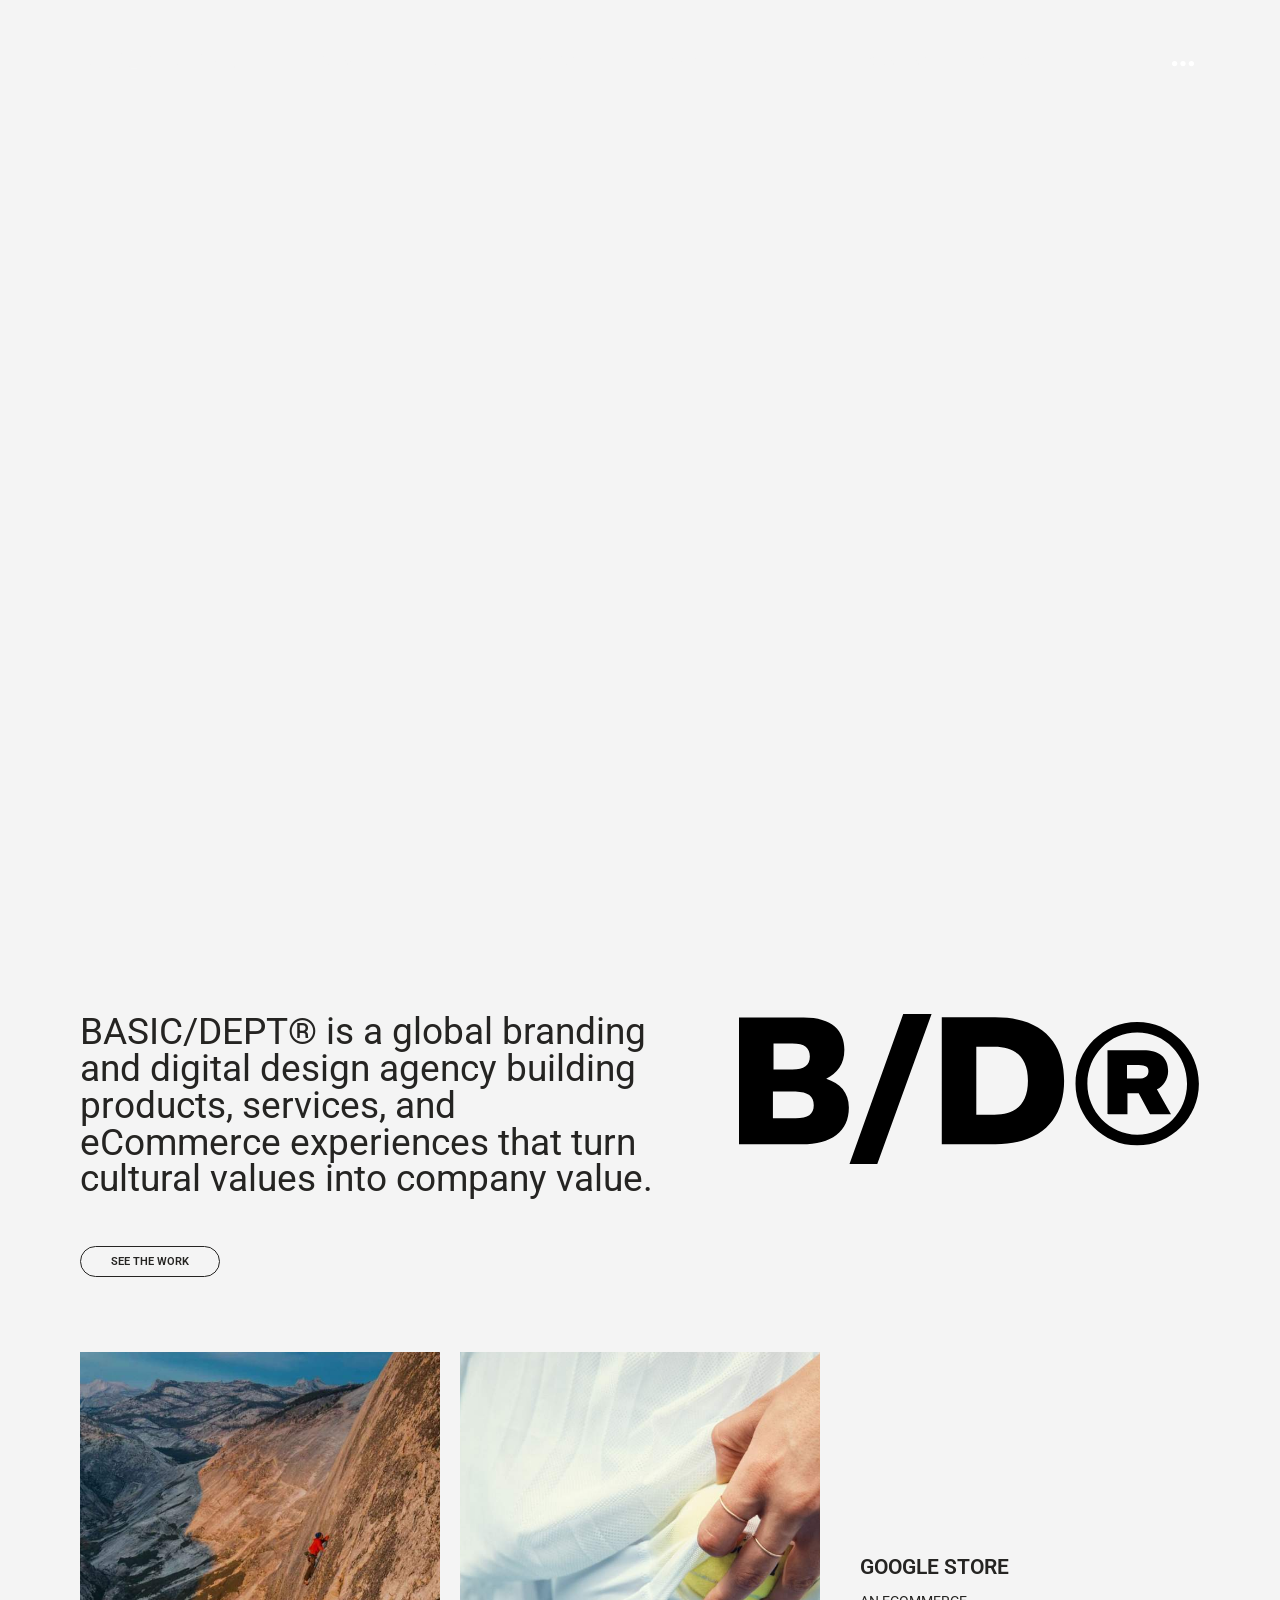
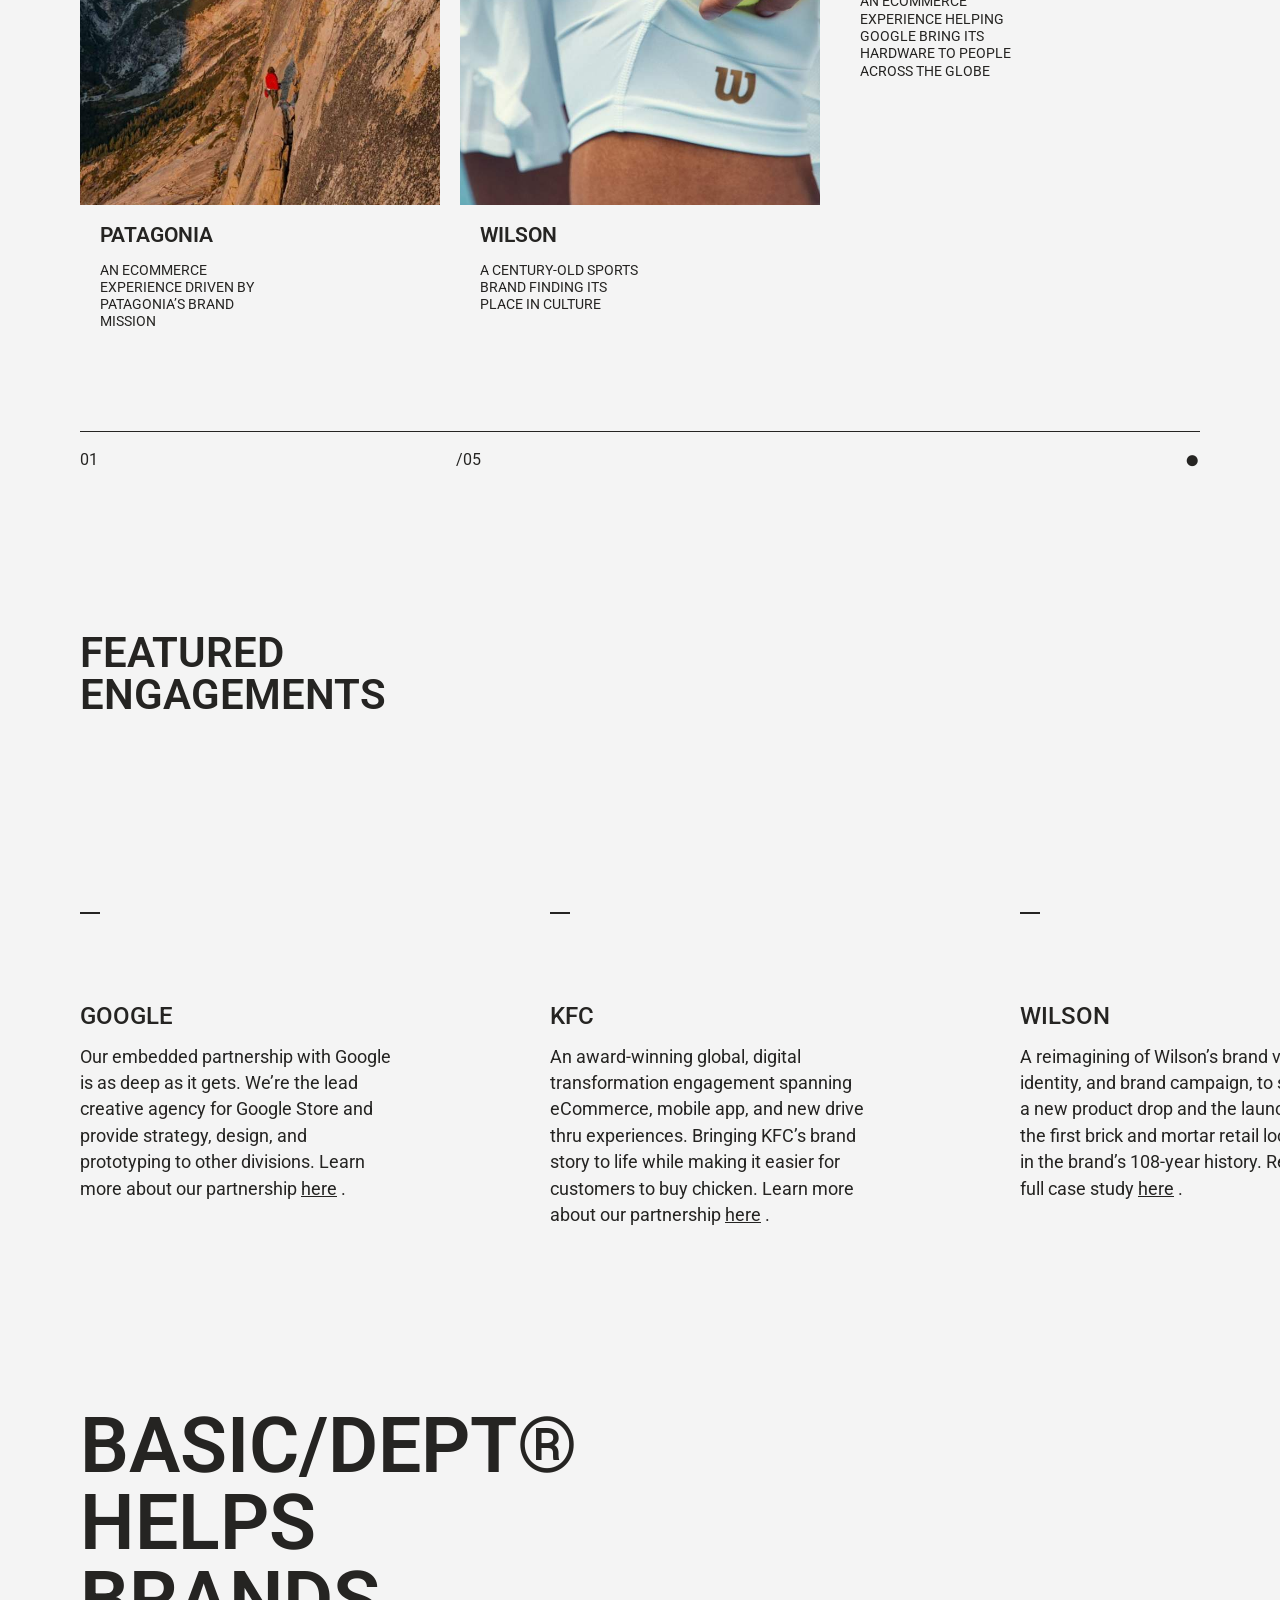
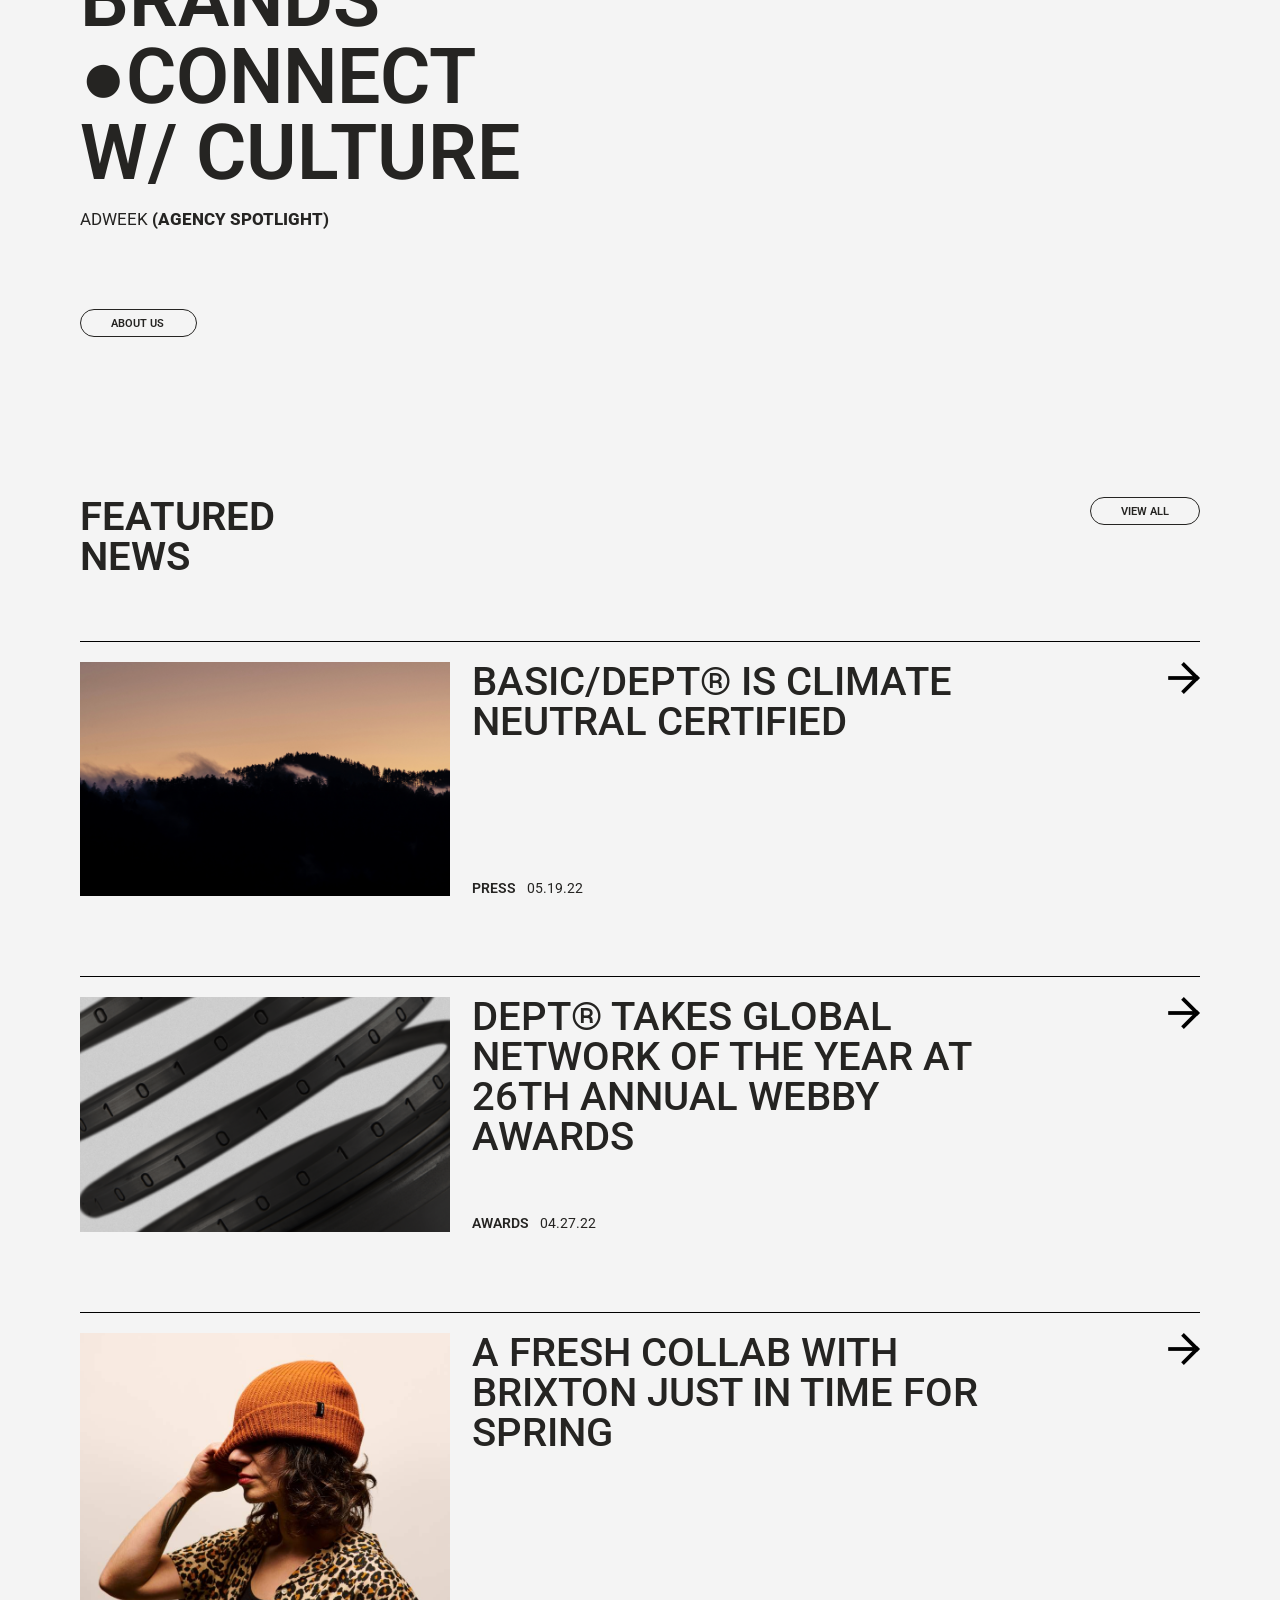
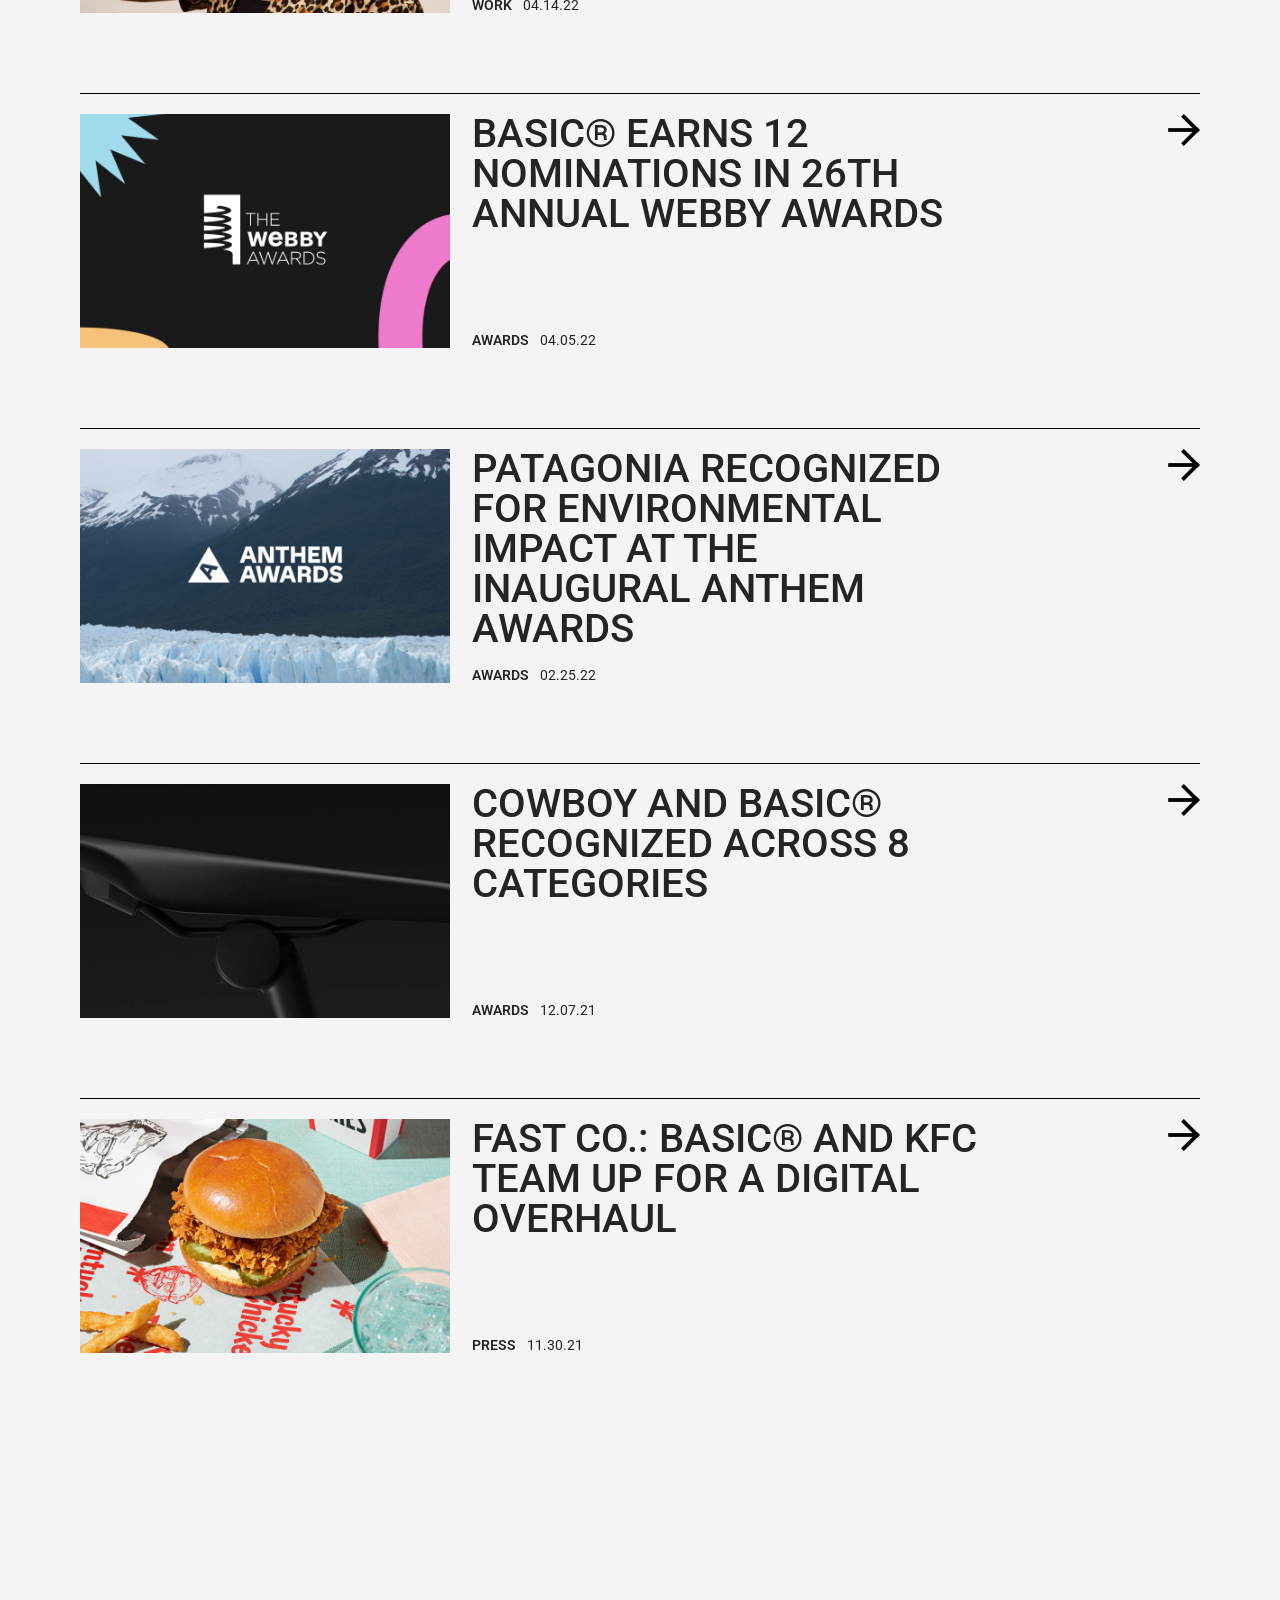
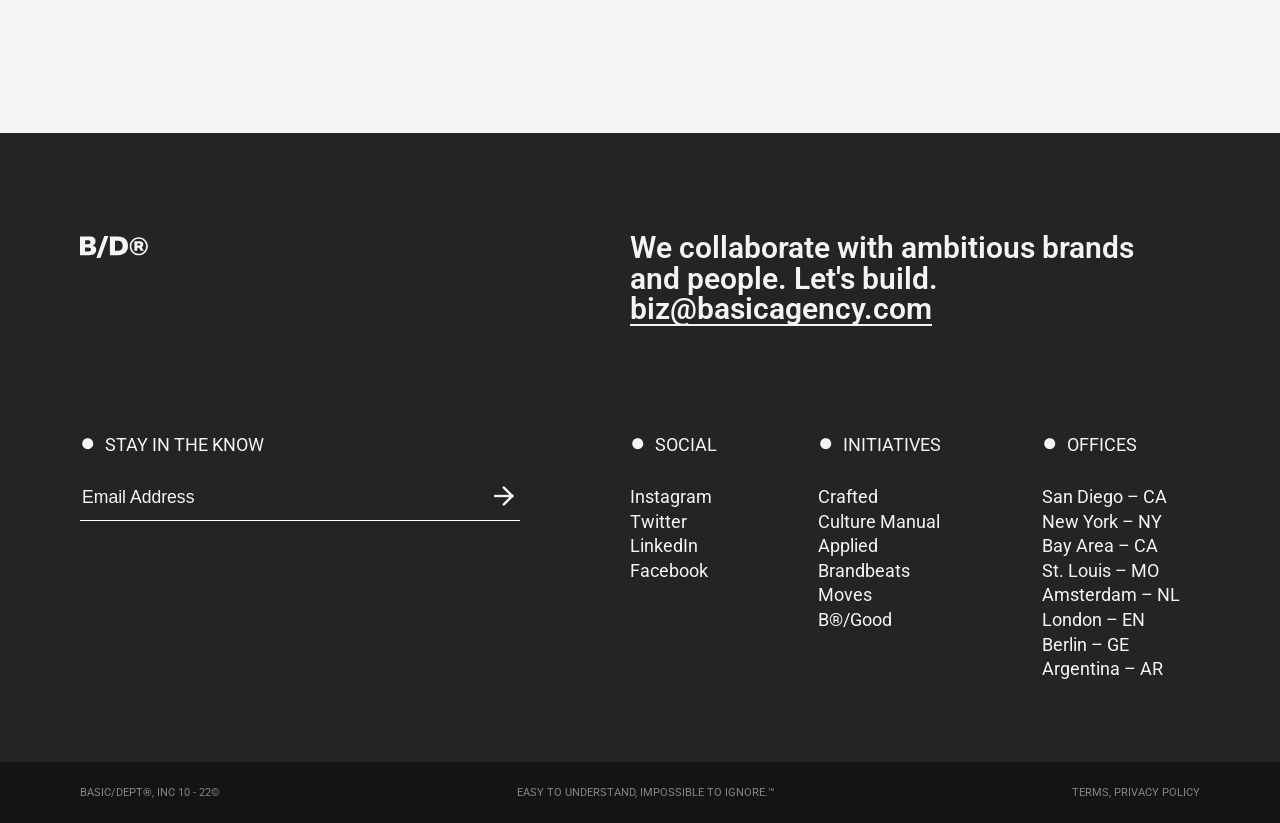
==== commit 31d6fbcd: "section 3 cursor + maj README" ====
--- a/basic/index.html
+++ b/basic/index.html
@@ -68,313 +68,316 @@
             </button>
         </nav>
     </header>
-
-    <section class="sectionVideo">
-        <video autoplay muted loop>
-            <source src="./assets/video/reel-loop.mp4" type="video/mp4">
-        </video>
-    </section>
-
-    <section class="section1">
-        <div>
-            <h1>
-                BASIC/DEPT® is a global branding and digital design agency building products, services, and
-                eCommerce experiences that turn cultural values into company value.
-            </h1>
-            <br>
-            <a class="sectionBtn" href="#">SEE THE WORK</a>
-        </div>
-        <div>
-            <figure class="overview-home__logo">
-                <svg xmlns="http://www.w3.org/2000/svg" viewBox="0 0 307 100">
-                    <path
-                        d="M0,86.8h41.9c19.6,0,31.3-8.3,31.3-24.5c0-10.2-6-16.2-15.1-19.2c7.2-3.4,12.1-9.4,12.1-19.2c0-12.5-7.9-21.5-27.2-21.5H0 V86.8z M47.2,28.3c0,5.7-3.8,8.7-11.7,8.7H23V19.6h12.5C43.8,19.6,47.2,22.6,47.2,28.3z M49.8,60.8c0,6-3.8,8.7-12.1,8.7H22.6V51.7 h15.1C46,52.1,49.8,54.7,49.8,60.8z M128.3,0h-18.9L73.6,100h18.5L128.3,0z M216.6,44.5c0-23.8-12.8-42.3-46-42.3h-35.5v84.5h35.5 C203.4,86.8,216.6,68.3,216.6,44.5z M192.5,44.5c0,16.6-9.4,22.6-22.3,22.6h-12.1V21.9h12.1C183,21.9,192.5,27.9,192.5,44.5z">
-                    </path>
-                    <path
-                        d="M224.2,46.4c0,22.6,18.5,41.1,41.1,41.1c22.6,0,41.1-18.5,41.1-41.1S287.9,5.3,265.3,5.3C242.6,5.3,224.2,23.8,224.2,46.4z M232.1,46.4c0-18.9,14.7-34,33.2-34c18.5,0,33.2,15.1,33.2,34s-15.1,34-33.2,34C246.8,80,232.1,64.9,232.1,46.4z M246,66.8h12.8 v-14h7.5l7.5,14h14l-9.4-16.6c4.2-1.9,7.5-6.8,7.5-12.1c0-9.4-6-14-16.6-14h-23.8v42.6H246z M272.8,38.1c0,3.4-2.3,4.9-6.4,4.9h-7.9 V34h7.9C270.9,34.3,272.8,35.1,272.8,38.1z">
-                    </path>
-                </svg>
-            </figure>
-        </div>
-    </section>
-
-    <section class="section2">
-        <div class="section2Div">
-            <a href="#">
-                <div>
-                    <img class="section2cadre" src="./assets/img/Patagonia-Case-Study-Thumbnail.jpg" alt="">
-                </div>
-                <div class="section2DivTexte">
-                    <h1>PATAGONIA</h1>
-                    <br>
-                    <p>An eCommerce experience driven by Patagonia’s brand mission</p>
-                </div>
-            </a>
-        </div>
-        <div class="section2Div">
-            <a href="#">
-                <div>
-                    <img class="section2cadre" src="./assets/img/WIlson-Case-Study-Thumbnail.jpg" alt="">
-                </div>
-                <div class="section2DivTexte">
-                    <h1>WILSON</h1>
-                    <br>
-                    <p>A century-old sports brand finding its place in culture</p>
-                </div>
-            </a>
-        </div>
-        <div class="section2DivVideo">
-            <a href="#">
-                <div>
-                    <video class="section2cadreVideo" autoplay muted loop>
-                        <source src="./assets/video/Google-Store-Web-Design-Case-Study-Thumbnail-02.mp4"
-                            type="video/mp4">
-                    </video>
-                </div>
-                <div class="section2DivTexte">
-                    <h1>GOOGLE STORE</h1>
-                    <br>
-                    <p>An eCommerce experience helping Google bring its hardware to people across the globe</p>
-                </div>
-            </a>
-        </div>
-    </section>
-
-    <section class="section3">
-        <div>
-            <div>01</div>
-            <div class="section3_05">/05</div>
-            <div>●</div>
-        </div>
-    </section>
-
-    <section class="section4">
-        <h2>FEATURED <br> ENGAGEMENTS</h2>
-    </section>
-    <section class="section5">
-        <div>
-            <div>
-                <img class="imgGoogle" alt="" src="https://basic-admin.basicagency.com/uploads/google-dark.svg">
-            </div>
-            <div class="section5separation"></div>
-            <h3 class="section5Ttitle">GOOGLE</h3>
-            <br>
-            <p class="section5Ttext">Our embedded partnership with Google is as deep as it gets. We’re the lead
-                creative
-                agency for Google
-                Store and provide strategy, design, and prototyping to other divisions. Learn more about our
-                partnership
-                <a href="https://basicagency.com/case-studies/google-ecommerce-web-design">here</a>
-                .
-            </p>
-        </div>
-        <div>
-            <div>
-                <img alt="" src="https://basic-admin.basicagency.com/uploads/KFC-Logo.svg">
-            </div>
-            <div class="section5separation"></div>
-            <h3 class="section5Ttitle">KFC</h3>
-            <br>
-            <p class="section5Ttext">An award-winning global, digital transformation engagement spanning eCommerce,
-                mobile app, and new drive thru experiences. Bringing KFC’s brand story to life while making it
-                easier
-                for customers to buy chicken. Learn more about our partnership
-                <a href="https://basicagency.com/case-studies/google-ecommerce-web-design">here</a>
-                .
-            </p>
-        </div>
-        <div>
-            <div>
-                <img alt="" src="https://basic-admin.basicagency.com/uploads/Wilson-Logo.svg">
-            </div>
-            <div class="section5separation"></div>
-            <h3 class="section5Ttitle">WILSON</h3>
-            <br>
-            <p class="section5Ttext">A reimagining of Wilson’s brand visual identity, and brand campaign, to support
-                a
-                new product drop and the launch of the first brick and mortar retail location in the brand’s
-                108-year
-                history. Read our full case study
-                <a href="https://basicagency.com/case-studies/google-ecommerce-web-design">here</a>
-                .
-            </p>
-        </div>
-        <div>
-            <div>
-                <img alt="" src="https://basic-admin.basicagency.com/uploads/ATT-Logo.svg">
-            </div>
-            <div class="section5separation"></div>
-            <h3 class="section5Ttitle">AT&T</h3>
-            <br>
-            <p class="section5Ttext">Redesigning the digital flagship for the largest telecommunications company in
-                the
-                world. Creating frictionless paths to purchase for a wide range of consumers across a vast portfolio
-                of
-                products and services.
-            </p>
-        </div>
-        <div>
-            <div>
-                <img class="imgPatagonia" alt="" src="https://basic-admin.basicagency.com/uploads/patagonia-dark.svg">
-            </div>
-            <div class="section5separation"></div>
-            <h3 class="section5Ttitle">PATAGONIA</h3>
-            <br>
-            <p class="section5Ttext">Ongoing partnership providing strategy, branding, experience design, and
-                development focused on bringing their mission and offerings to consumers through brand-led programs
-                and
-                platforms. Read our full case study
-                <a href="https://basicagency.com/case-studies/google-ecommerce-web-design">here</a>
-                .
-            </p>
-        </div>
-    </section>
-
-    <section class="section6">
-        <div>
-            <h2>BASIC/DEPT® HELPS BRANDS ●CONNECT W/ CULTURE</h2>
-            <span>ADWEEK <span>(AGENCY SPOTLIGHT)</span></span>
-            <a class="sectionBtn" href="#">ABOUT US</a>
-        </div>
-        <div>
+    <main>
+        <section class="sectionVideo">
             <video autoplay muted loop>
-                <source src="./assets/video/Culture-Loop_v1.mp4" type="video/mp4">
+                <source src="./assets/video/reel-loop.mp4" type="video/mp4">
             </video>
-        </div>
-    </section>
-
-    <section class="section7">
-        <div class="section7Div">
-            <h1>FEATURED NEWS</h1>
-            <a class="sectionBtn" href="#">VIEW ALL</a>
-        </div>
-        <a class="section7Link" href="#">
-            <div class="section7DivElement section7DivElement1">
-                <div>
-                    <img src="./assets/img/climateneutralblog.png" alt="">
-                </div>
-                <div class="section7DivDiv">
-                    <h2>BASIC/DEPT® IS CLIMATE NEUTRAL CERTIFIED</h2>
-                    <figure>
-                        <svg xmlns="http://www.w3.org/2000/svg" viewBox="0 0 17 17">
-                            <rect x="0.1" y="7.5" width="14" height="2"></rect>
-                            <path d="M8.4,0l8.5,8.5l-1.4,1.4L7,1.4L8.4,0z"></path>
-                            <path d="M7,15.6l8.5-8.5l1.4,1.4L8.4,17L7,15.6z"></path>
-                        </svg>
-                    </figure>
-                    <p><span>PRESS</span> 05.19.22</p>
-                </div>
-            </div>
-        </a>
-        <a class="section7Link" href="#">
-            <div class="section7DivElement">
-                <div>
-                    <img src="./assets/img/WebbyWinBlogthumb_220427_185100.png" alt="">
-                </div>
-                <div class="section7DivDiv">
-                    <h2>DEPT® Takes Global Network of the Year at 26th Annual Webby Awards</h2>
-                    <figure>
-                        <svg xmlns="http://www.w3.org/2000/svg" viewBox="0 0 17 17">
-                            <rect x="0.1" y="7.5" width="14" height="2"></rect>
-                            <path d="M8.4,0l8.5,8.5l-1.4,1.4L7,1.4L8.4,0z"></path>
-                            <path d="M7,15.6l8.5-8.5l1.4,1.4L8.4,17L7,15.6z"></path>
-                        </svg>
-                    </figure>
-                    <p><span>AWARDS</span> 04.27.22</p>
-                </div>
-            </div>
-        </a>
-        <a class="section7Link" href="#">
-            <div class="section7DivElement">
-                <div>
-                    <img src="./assets/img/BRX_thumb.jpg" alt="">
-                </div>
-                <div class="section7DivDiv">
-                    <h2>A Fresh Collab with Brixton Just in Time for Spring</h2>
-                    <figure>
-                        <svg xmlns="http://www.w3.org/2000/svg" viewBox="0 0 17 17">
-                            <rect x="0.1" y="7.5" width="14" height="2"></rect>
-                            <path d="M8.4,0l8.5,8.5l-1.4,1.4L7,1.4L8.4,0z"></path>
-                            <path d="M7,15.6l8.5-8.5l1.4,1.4L8.4,17L7,15.6z"></path>
-                        </svg>
-                    </figure>
-                    <p><span>WORK</span> 04.14.22</p>
-                </div>
-            </div>
-        </a>
-        <a class="section7Link" href="#">
-            <div class="section7DivElement">
-                <div>
-                    <img src="./assets/img/Webby-Nominations-Blog-Thumbnail.png" alt="">
-                </div>
-                <div class="section7DivDiv">
-                    <h2>BASIC® Earns 12 Nominations in 26th Annual Webby Awards</h2>
-                    <figure>
-                        <svg xmlns="http://www.w3.org/2000/svg" viewBox="0 0 17 17">
-                            <rect x="0.1" y="7.5" width="14" height="2"></rect>
-                            <path d="M8.4,0l8.5,8.5l-1.4,1.4L7,1.4L8.4,0z"></path>
-                            <path d="M7,15.6l8.5-8.5l1.4,1.4L8.4,17L7,15.6z"></path>
-                        </svg>
-                    </figure>
-                    <p><span>AWARDS</span> 04.05.22</p>
-                </div>
-            </div>
-        </a>
-        <a class="section7Link" href="#">
-            <div class="section7DivElement">
-                <div>
-                    <img src="./assets/img/AnthemAwardsBlogThumb.png" alt="">
-                </div>
-                <div class="section7DivDiv">
-                    <h2>Patagonia Recognized for Environmental Impact at The Inaugural Anthem Awards</h2>
-                    <figure>
-                        <svg xmlns="http://www.w3.org/2000/svg" viewBox="0 0 17 17">
-                            <rect x="0.1" y="7.5" width="14" height="2"></rect>
-                            <path d="M8.4,0l8.5,8.5l-1.4,1.4L7,1.4L8.4,0z"></path>
-                            <path d="M7,15.6l8.5-8.5l1.4,1.4L8.4,17L7,15.6z"></path>
-                        </svg>
-                    </figure>
-                    <p><span>AWARDS</span> 02.25.22</p>
-                </div>
-            </div>
-        </a>
-        <a class="section7Link" href="#">
-            <div class="section7DivElement">
-                <div>
-                    <img src="./assets/img/Cowboy-Blog-Thumbnail-1.jpg" alt="">
-                </div>
-                <div class="section7DivDiv">
-                    <h2>Cowboy and BASIC® Recognized Across 8 Categories</h2>
-                    <figure>
-                        <svg xmlns="http://www.w3.org/2000/svg" viewBox="0 0 17 17">
-                            <rect x="0.1" y="7.5" width="14" height="2"></rect>
-                            <path d="M8.4,0l8.5,8.5l-1.4,1.4L7,1.4L8.4,0z"></path>
-                            <path d="M7,15.6l8.5-8.5l1.4,1.4L8.4,17L7,15.6z"></path>
-                        </svg>
-                    </figure>
-                    <p><span>AWARDS</span> 12.07.21</p>
-                </div>
-            </div>
-        </a>
-        <a class="section7Link" href="#">
-            <div class="section7DivElement">
-                <div>
-                    <img src="./assets/img/Fast-Co.-KFC-Blog-Thumbnail_211130_182323.png" alt="">
-                </div>
-                <div class="section7DivDiv">
-                    <h2>FAST CO.: BASIC® and KFC Team Up for a Digital Overhaul</h2>
-                    <figure>
-                        <svg xmlns="http://www.w3.org/2000/svg" viewBox="0 0 17 17">
-                            <rect x="0.1" y="7.5" width="14" height="2"></rect>
-                            <path d="M8.4,0l8.5,8.5l-1.4,1.4L7,1.4L8.4,0z"></path>
-                            <path d="M7,15.6l8.5-8.5l1.4,1.4L8.4,17L7,15.6z"></path>
-                        </svg>
-                    </figure>
-                    <p><span>PRESS</span> 11.30.21</p>
-                </div>
-            </div>
-        </a>
-    </section>
+        </section>
+
+        <section class="section1">
+            <div>
+                <h1>
+                    BASIC/DEPT® is a global branding and digital design agency building products, services, and
+                    eCommerce experiences that turn cultural values into company value.
+                </h1>
+                <br>
+                <a class="sectionBtn" href="#">SEE THE WORK</a>
+            </div>
+            <div>
+                <figure class="overview-home__logo">
+                    <svg xmlns="http://www.w3.org/2000/svg" viewBox="0 0 307 100">
+                        <path
+                            d="M0,86.8h41.9c19.6,0,31.3-8.3,31.3-24.5c0-10.2-6-16.2-15.1-19.2c7.2-3.4,12.1-9.4,12.1-19.2c0-12.5-7.9-21.5-27.2-21.5H0 V86.8z M47.2,28.3c0,5.7-3.8,8.7-11.7,8.7H23V19.6h12.5C43.8,19.6,47.2,22.6,47.2,28.3z M49.8,60.8c0,6-3.8,8.7-12.1,8.7H22.6V51.7 h15.1C46,52.1,49.8,54.7,49.8,60.8z M128.3,0h-18.9L73.6,100h18.5L128.3,0z M216.6,44.5c0-23.8-12.8-42.3-46-42.3h-35.5v84.5h35.5 C203.4,86.8,216.6,68.3,216.6,44.5z M192.5,44.5c0,16.6-9.4,22.6-22.3,22.6h-12.1V21.9h12.1C183,21.9,192.5,27.9,192.5,44.5z">
+                        </path>
+                        <path
+                            d="M224.2,46.4c0,22.6,18.5,41.1,41.1,41.1c22.6,0,41.1-18.5,41.1-41.1S287.9,5.3,265.3,5.3C242.6,5.3,224.2,23.8,224.2,46.4z M232.1,46.4c0-18.9,14.7-34,33.2-34c18.5,0,33.2,15.1,33.2,34s-15.1,34-33.2,34C246.8,80,232.1,64.9,232.1,46.4z M246,66.8h12.8 v-14h7.5l7.5,14h14l-9.4-16.6c4.2-1.9,7.5-6.8,7.5-12.1c0-9.4-6-14-16.6-14h-23.8v42.6H246z M272.8,38.1c0,3.4-2.3,4.9-6.4,4.9h-7.9 V34h7.9C270.9,34.3,272.8,35.1,272.8,38.1z">
+                        </path>
+                    </svg>
+                </figure>
+            </div>
+        </section>
+
+        <section class="section2">
+            <div class="section2Div">
+                <a href="#">
+                    <div>
+                        <img class="section2cadre" src="./assets/img/Patagonia-Case-Study-Thumbnail.jpg" alt="">
+                    </div>
+                    <div class="section2DivTexte">
+                        <h1>PATAGONIA</h1>
+                        <br>
+                        <p>An eCommerce experience driven by Patagonia’s brand mission</p>
+                    </div>
+                </a>
+            </div>
+            <div class="section2Div">
+                <a href="#">
+                    <div>
+                        <img class="section2cadre" src="./assets/img/WIlson-Case-Study-Thumbnail.jpg" alt="">
+                    </div>
+                    <div class="section2DivTexte">
+                        <h1>WILSON</h1>
+                        <br>
+                        <p>A century-old sports brand finding its place in culture</p>
+                    </div>
+                </a>
+            </div>
+            <div class="section2DivVideo">
+                <a href="#">
+                    <div>
+                        <video class="section2cadreVideo" autoplay muted loop>
+                            <source src="./assets/video/Google-Store-Web-Design-Case-Study-Thumbnail-02.mp4"
+                                type="video/mp4">
+                        </video>
+                    </div>
+                    <div class="section2DivTexte">
+                        <h1>GOOGLE STORE</h1>
+                        <br>
+                        <p>An eCommerce experience helping Google bring its hardware to people across the globe</p>
+                    </div>
+                </a>
+            </div>
+        </section>
+
+        <section class="section3">
+            <div>
+                <div>01</div>
+                <div class="section3_05">/05</div>
+                <div>●</div>
+            </div>
+        </section>
+
+        <section class="section4">
+            <h2>FEATURED <br> ENGAGEMENTS</h2>
+        </section>
+        <section class="section5">
+            <div class="cursor"><span>DRAG</span></div>
+            <div>
+                <div>
+                    <img class="imgGoogle" alt="" src="https://basic-admin.basicagency.com/uploads/google-dark.svg">
+                </div>
+                <div class="section5separation"></div>
+                <h3 class="section5Ttitle">GOOGLE</h3>
+                <br>
+                <p class="section5Ttext">Our embedded partnership with Google is as deep as it gets. We’re the lead
+                    creative
+                    agency for Google
+                    Store and provide strategy, design, and prototyping to other divisions. Learn more about our
+                    partnership
+                    <a href="https://basicagency.com/case-studies/google-ecommerce-web-design">here</a>
+                    .
+                </p>
+            </div>
+            <div>
+                <div>
+                    <img alt="" src="https://basic-admin.basicagency.com/uploads/KFC-Logo.svg">
+                </div>
+                <div class="section5separation"></div>
+                <h3 class="section5Ttitle">KFC</h3>
+                <br>
+                <p class="section5Ttext">An award-winning global, digital transformation engagement spanning eCommerce,
+                    mobile app, and new drive thru experiences. Bringing KFC’s brand story to life while making it
+                    easier
+                    for customers to buy chicken. Learn more about our partnership
+                    <a href="https://basicagency.com/case-studies/google-ecommerce-web-design">here</a>
+                    .
+                </p>
+            </div>
+            <div>
+                <div>
+                    <img alt="" src="https://basic-admin.basicagency.com/uploads/Wilson-Logo.svg">
+                </div>
+                <div class="section5separation"></div>
+                <h3 class="section5Ttitle">WILSON</h3>
+                <br>
+                <p class="section5Ttext">A reimagining of Wilson’s brand visual identity, and brand campaign, to support
+                    a
+                    new product drop and the launch of the first brick and mortar retail location in the brand’s
+                    108-year
+                    history. Read our full case study
+                    <a href="https://basicagency.com/case-studies/google-ecommerce-web-design">here</a>
+                    .
+                </p>
+            </div>
+            <div>
+                <div>
+                    <img alt="" src="https://basic-admin.basicagency.com/uploads/ATT-Logo.svg">
+                </div>
+                <div class="section5separation"></div>
+                <h3 class="section5Ttitle">AT&T</h3>
+                <br>
+                <p class="section5Ttext">Redesigning the digital flagship for the largest telecommunications company in
+                    the
+                    world. Creating frictionless paths to purchase for a wide range of consumers across a vast portfolio
+                    of
+                    products and services.
+                </p>
+            </div>
+            <div>
+                <div>
+                    <img class="imgPatagonia" alt=""
+                        src="https://basic-admin.basicagency.com/uploads/patagonia-dark.svg">
+                </div>
+                <div class="section5separation"></div>
+                <h3 class="section5Ttitle">PATAGONIA</h3>
+                <br>
+                <p class="section5Ttext">Ongoing partnership providing strategy, branding, experience design, and
+                    development focused on bringing their mission and offerings to consumers through brand-led programs
+                    and
+                    platforms. Read our full case study
+                    <a href="https://basicagency.com/case-studies/google-ecommerce-web-design">here</a>
+                    .
+                </p>
+            </div>
+        </section>
+
+        <section class="section6">
+            <div>
+                <h2>BASIC/DEPT® HELPS BRANDS ●CONNECT W/ CULTURE</h2>
+                <span>ADWEEK <span>(AGENCY SPOTLIGHT)</span></span>
+                <a class="sectionBtn" href="#">ABOUT US</a>
+            </div>
+            <div>
+                <video autoplay muted loop>
+                    <source src="./assets/video/Culture-Loop_v1.mp4" type="video/mp4">
+                </video>
+            </div>
+        </section>
+
+        <section class="section7">
+            <div class="section7Div">
+                <h1>FEATURED NEWS</h1>
+                <a class="sectionBtn" href="#">VIEW ALL</a>
+            </div>
+            <a class="section7Link" href="#">
+                <div class="section7DivElement section7DivElement1">
+                    <div>
+                        <img src="./assets/img/climateneutralblog.png" alt="">
+                    </div>
+                    <div class="section7DivDiv">
+                        <h2>BASIC/DEPT® IS CLIMATE NEUTRAL CERTIFIED</h2>
+                        <figure>
+                            <svg xmlns="http://www.w3.org/2000/svg" viewBox="0 0 17 17">
+                                <rect x="0.1" y="7.5" width="14" height="2"></rect>
+                                <path d="M8.4,0l8.5,8.5l-1.4,1.4L7,1.4L8.4,0z"></path>
+                                <path d="M7,15.6l8.5-8.5l1.4,1.4L8.4,17L7,15.6z"></path>
+                            </svg>
+                        </figure>
+                        <p><span>PRESS</span> 05.19.22</p>
+                    </div>
+                </div>
+            </a>
+            <a class="section7Link" href="#">
+                <div class="section7DivElement">
+                    <div>
+                        <img src="./assets/img/WebbyWinBlogthumb_220427_185100.png" alt="">
+                    </div>
+                    <div class="section7DivDiv">
+                        <h2>DEPT® Takes Global Network of the Year at 26th Annual Webby Awards</h2>
+                        <figure>
+                            <svg xmlns="http://www.w3.org/2000/svg" viewBox="0 0 17 17">
+                                <rect x="0.1" y="7.5" width="14" height="2"></rect>
+                                <path d="M8.4,0l8.5,8.5l-1.4,1.4L7,1.4L8.4,0z"></path>
+                                <path d="M7,15.6l8.5-8.5l1.4,1.4L8.4,17L7,15.6z"></path>
+                            </svg>
+                        </figure>
+                        <p><span>AWARDS</span> 04.27.22</p>
+                    </div>
+                </div>
+            </a>
+            <a class="section7Link" href="#">
+                <div class="section7DivElement">
+                    <div>
+                        <img src="./assets/img/BRX_thumb.jpg" alt="">
+                    </div>
+                    <div class="section7DivDiv">
+                        <h2>A Fresh Collab with Brixton Just in Time for Spring</h2>
+                        <figure>
+                            <svg xmlns="http://www.w3.org/2000/svg" viewBox="0 0 17 17">
+                                <rect x="0.1" y="7.5" width="14" height="2"></rect>
+                                <path d="M8.4,0l8.5,8.5l-1.4,1.4L7,1.4L8.4,0z"></path>
+                                <path d="M7,15.6l8.5-8.5l1.4,1.4L8.4,17L7,15.6z"></path>
+                            </svg>
+                        </figure>
+                        <p><span>WORK</span> 04.14.22</p>
+                    </div>
+                </div>
+            </a>
+            <a class="section7Link" href="#">
+                <div class="section7DivElement">
+                    <div>
+                        <img src="./assets/img/Webby-Nominations-Blog-Thumbnail.png" alt="">
+                    </div>
+                    <div class="section7DivDiv">
+                        <h2>BASIC® Earns 12 Nominations in 26th Annual Webby Awards</h2>
+                        <figure>
+                            <svg xmlns="http://www.w3.org/2000/svg" viewBox="0 0 17 17">
+                                <rect x="0.1" y="7.5" width="14" height="2"></rect>
+                                <path d="M8.4,0l8.5,8.5l-1.4,1.4L7,1.4L8.4,0z"></path>
+                                <path d="M7,15.6l8.5-8.5l1.4,1.4L8.4,17L7,15.6z"></path>
+                            </svg>
+                        </figure>
+                        <p><span>AWARDS</span> 04.05.22</p>
+                    </div>
+                </div>
+            </a>
+            <a class="section7Link" href="#">
+                <div class="section7DivElement">
+                    <div>
+                        <img src="./assets/img/AnthemAwardsBlogThumb.png" alt="">
+                    </div>
+                    <div class="section7DivDiv">
+                        <h2>Patagonia Recognized for Environmental Impact at The Inaugural Anthem Awards</h2>
+                        <figure>
+                            <svg xmlns="http://www.w3.org/2000/svg" viewBox="0 0 17 17">
+                                <rect x="0.1" y="7.5" width="14" height="2"></rect>
+                                <path d="M8.4,0l8.5,8.5l-1.4,1.4L7,1.4L8.4,0z"></path>
+                                <path d="M7,15.6l8.5-8.5l1.4,1.4L8.4,17L7,15.6z"></path>
+                            </svg>
+                        </figure>
+                        <p><span>AWARDS</span> 02.25.22</p>
+                    </div>
+                </div>
+            </a>
+            <a class="section7Link" href="#">
+                <div class="section7DivElement">
+                    <div>
+                        <img src="./assets/img/Cowboy-Blog-Thumbnail-1.jpg" alt="">
+                    </div>
+                    <div class="section7DivDiv">
+                        <h2>Cowboy and BASIC® Recognized Across 8 Categories</h2>
+                        <figure>
+                            <svg xmlns="http://www.w3.org/2000/svg" viewBox="0 0 17 17">
+                                <rect x="0.1" y="7.5" width="14" height="2"></rect>
+                                <path d="M8.4,0l8.5,8.5l-1.4,1.4L7,1.4L8.4,0z"></path>
+                                <path d="M7,15.6l8.5-8.5l1.4,1.4L8.4,17L7,15.6z"></path>
+                            </svg>
+                        </figure>
+                        <p><span>AWARDS</span> 12.07.21</p>
+                    </div>
+                </div>
+            </a>
+            <a class="section7Link" href="#">
+                <div class="section7DivElement">
+                    <div>
+                        <img src="./assets/img/Fast-Co.-KFC-Blog-Thumbnail_211130_182323.png" alt="">
+                    </div>
+                    <div class="section7DivDiv">
+                        <h2>FAST CO.: BASIC® and KFC Team Up for a Digital Overhaul</h2>
+                        <figure>
+                            <svg xmlns="http://www.w3.org/2000/svg" viewBox="0 0 17 17">
+                                <rect x="0.1" y="7.5" width="14" height="2"></rect>
+                                <path d="M8.4,0l8.5,8.5l-1.4,1.4L7,1.4L8.4,0z"></path>
+                                <path d="M7,15.6l8.5-8.5l1.4,1.4L8.4,17L7,15.6z"></path>
+                            </svg>
+                        </figure>
+                        <p><span>PRESS</span> 11.30.21</p>
+                    </div>
+                </div>
+            </a>
+        </section>
+    </main>
 
     <footer>
         <div>
@@ -399,7 +402,18 @@
                 <div>
                     <h3>STAY IN THE KNOW</h3>
                     <br>
-                    <input type="email" placeholder="Email Address">
+                    <div>
+                        <input class="footerInput" type="email" placeholder="Email Address">
+                        <button type="submit" name="Submit" value="Submit" role="button">
+                            <figure>
+                                <svg xmlns="http://www.w3.org/2000/svg" viewBox="0 0 17 17">
+                                    <rect x="0.1" y="7.5" width="14" height="2"></rect>
+                                    <path d="M8.4,0l8.5,8.5l-1.4,1.4L7,1.4L8.4,0z"></path>
+                                    <path d="M7,15.6l8.5-8.5l1.4,1.4L8.4,17L7,15.6z"></path>
+                                </svg>
+                            </figure>
+                        </button>
+                    </div>
                 </div>
                 <div>
                     <div>
--- a/basic/assets/style.css
+++ b/basic/assets/style.css
@@ -242,9 +242,44 @@
 /* SECTION 5  */
 
 .section5 {
+    display: flex;
+    position: relative;
+    overflow-x: scroll;
     padding: 80px 0 80px 80px;
-    display: flex;
-    overflow-x: scroll;
+}
+
+.section5:hover {
+    cursor: none;
+}
+
+.cursor {
+    display: none;
+    position: absolute;
+    width: 120px;
+    height: 120px;
+    min-width: initial !important;
+    margin: 0 !important;
+    border-radius: 50%;
+    background-color: #f9cdcd;
+    text-align: center;
+    line-height: 120px;
+    font-size: 0.9rem;
+    font-weight: 600;
+}
+
+.section5::-webkit-scrollbar {
+    display: block;
+    height: 2px;
+}
+
+.section5::-webkit-scrollbar-track {
+    background-color: #9e9e9e;
+    margin-right: 80px;
+    margin-left: 80px;
+}
+
+.section5::-webkit-scrollbar-thumb {
+    background: #252422;
 }
 
 .section5 a {
@@ -252,9 +287,8 @@
 }
 
 .section5>div {
-    width: 20vw;
-    min-width: 20vw;
-    margin-right: 100px;
+    min-width: 25vw;
+    margin-right: 150px;
 }
 
 .section5Ttitle {
@@ -421,7 +455,7 @@
     background-color: #252422;
 }
 
-footer figure {
+.footer__logo {
     width: 68px;
 }
 
@@ -485,7 +519,41 @@
 }
 
 footer>div:nth-child(1)>div:nth-child(2)>div:nth-child(1) {
-    width: 50%;
+    width: 40%;
+}
+
+footer>div:nth-child(1)>div:nth-child(2)>div:nth-child(1)>div {
+    display: flex;
+    border-bottom: 1px solid white;
+    padding-bottom: 10px;
+}
+
+.footerInput {
+    width: 100%;
+    border: none;
+    background: none;
+    color: #f4f4f4;
+    font-size: 1.1rem;
+}
+
+.footerInput:focus {
+    outline: none;
+}
+
+.footerInput::placeholder {
+    color: #f4f4f4;
+    font-size: 1.1rem;
+}
+
+footer>div:nth-child(1)>div:nth-child(2)>div:nth-child(1) button {
+    background: none;
+    cursor: pointer;
+    border: none;
+}
+
+footer>div:nth-child(1)>div:nth-child(2)>div:nth-child(1) figure {
+    width: 20px;
+    fill: #f4f4f4;
 }
 
 footer>div:nth-child(1)>div:nth-child(2)>div:nth-child(2) {
